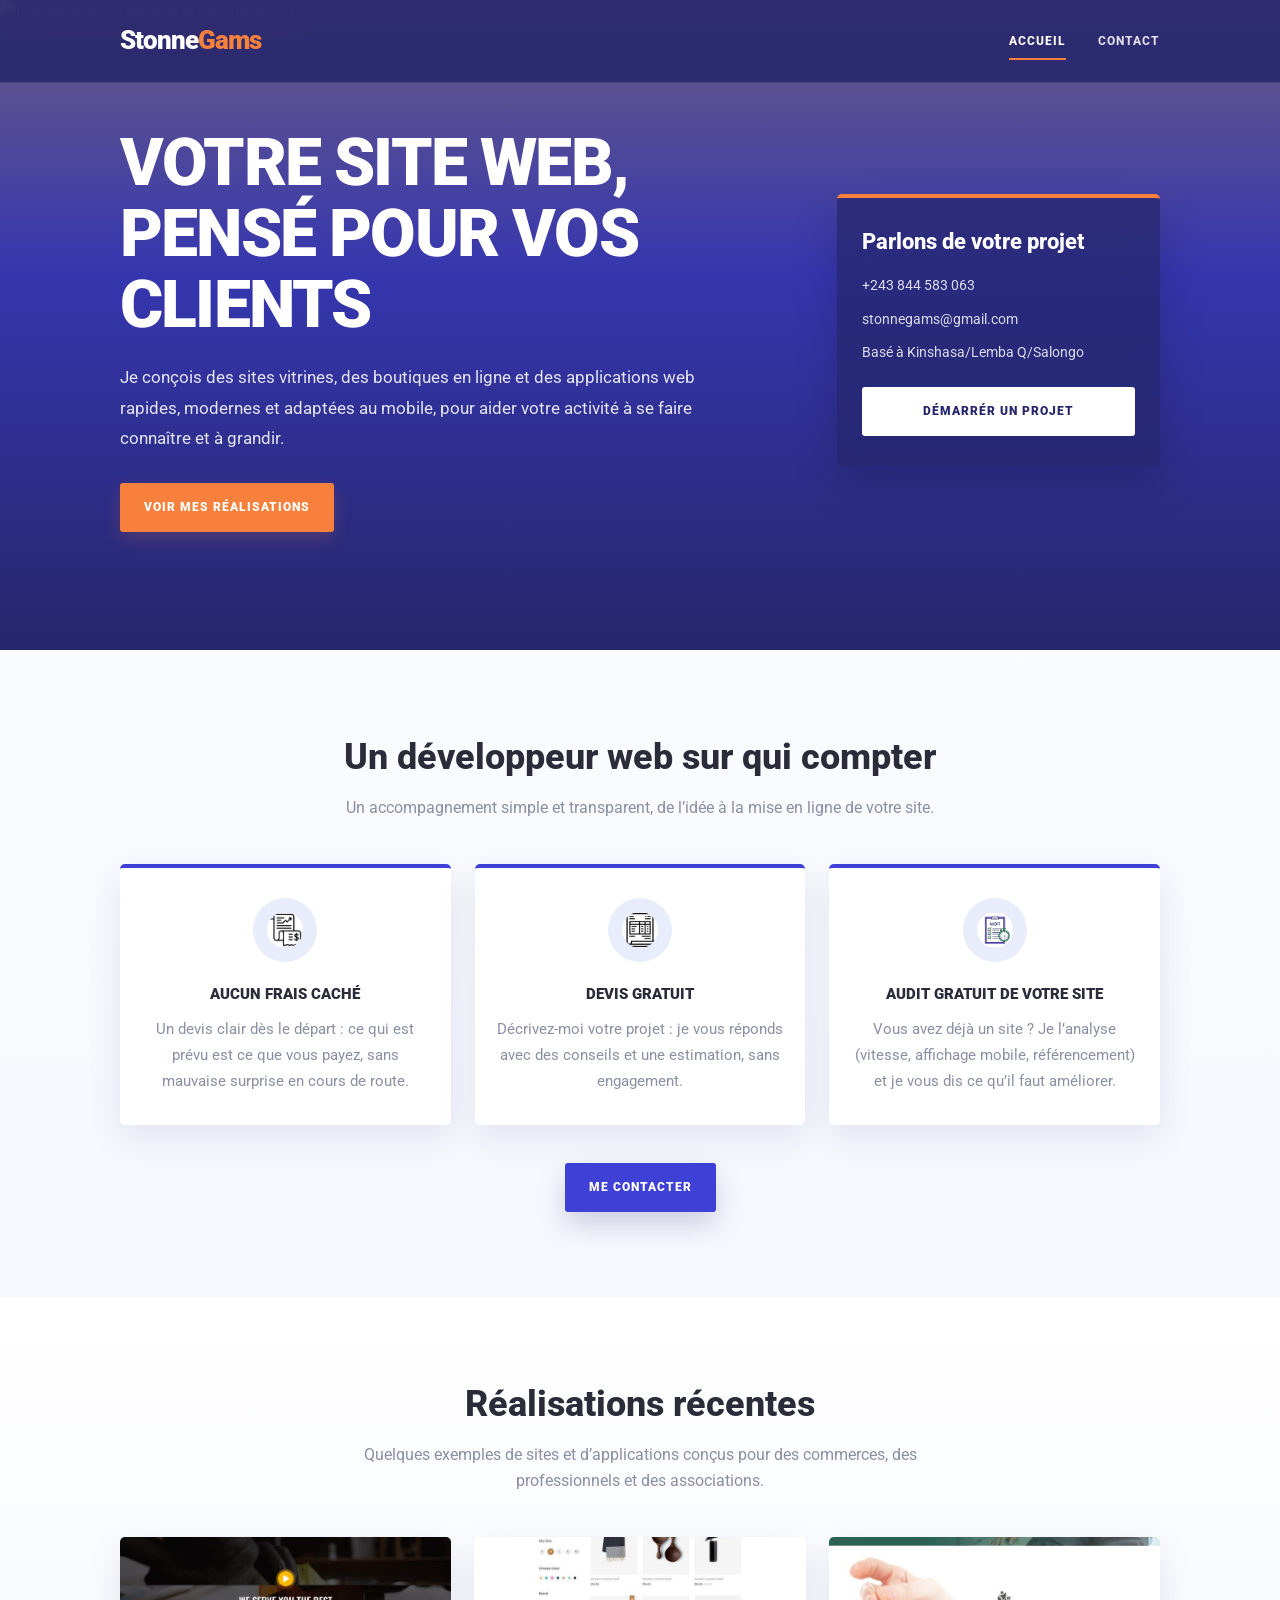
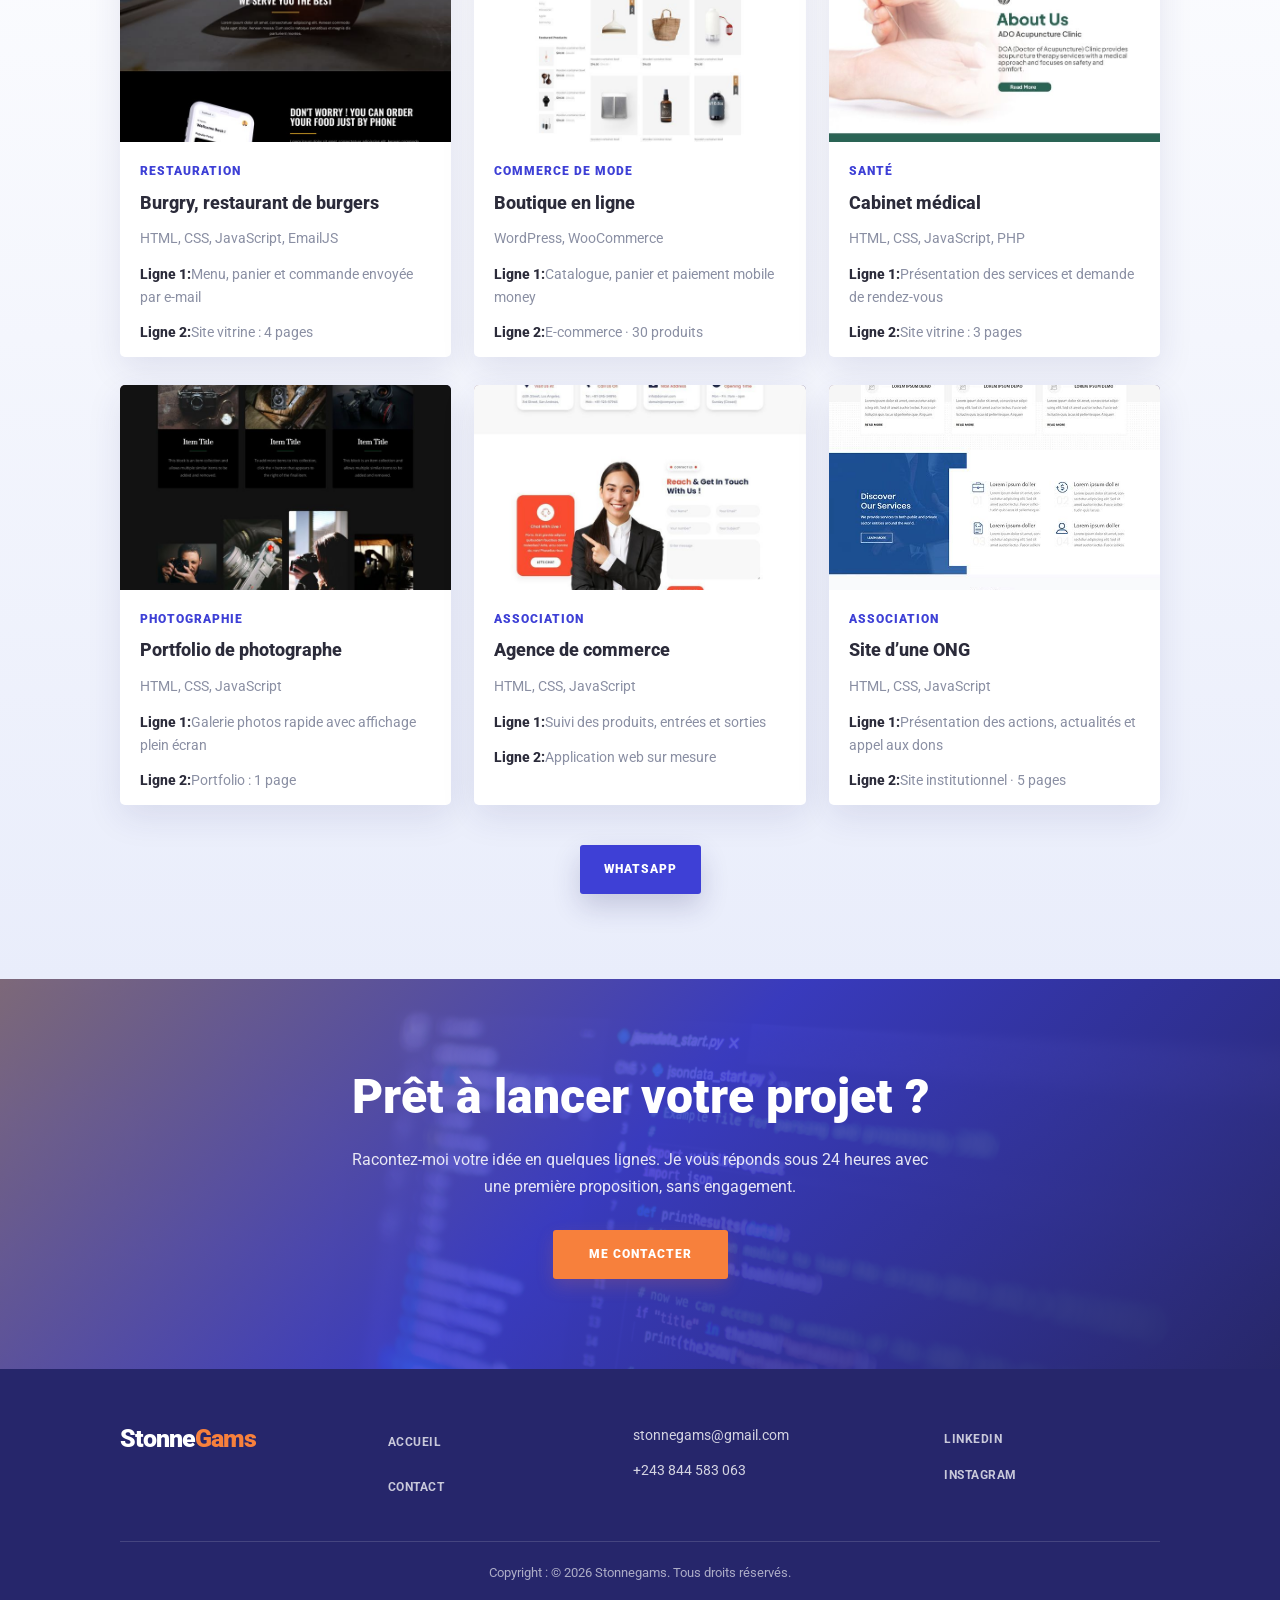
==== index.html @ dbe15d26 "prmier commit" ====
<!DOCTYPE html>
<html lang="fr">
<head>
    <meta charset="UTF-8">
    <meta name="viewport" content="width=device-width, initial-scale=1.0">
    <title>StonneGams | Développeur Web Full Stack à Kinshasa</title>

    <meta name="description" content="StonneGams conçoit des sites vitrines, boutiques e-commerce et applications web modernes, rapides et adaptés au mobile à Kinshasa, en RDC.">
    <meta name="keywords" content="StonneGams, développeur web Kinshasa, développeur full stack RDC, création site web Kinshasa, site vitrine, boutique en ligne, développement web, application web, création site internet RDC">
    <meta name="author" content="StonneGams">
    <meta name="robots" content="index, follow">
    <meta name="theme-color" content="#26266b">

    <link rel="preconnect" href="https://fonts.googleapis.com">
    <link rel="preconnect" href="https://fonts.gstatic.com" crossorigin>
    <link href="https://fonts.googleapis.com/css2?family=Lato:wght@400;700;900&display=swap" rel="stylesheet">

    <link rel="stylesheet" href="style.css">

    <link rel="preconnect" href="https://fonts.googleapis.com">
    <link rel="preconnect" href="https://fonts.gstatic.com" crossorigin>
    <link href="https://fonts.googleapis.com/css2?family=Anton&family=Montserrat:ital,wght@0,100..900;1,100..900&family=Oswald:wght@200..700&family=Roboto:ital,wght@0,100..900;1,100..900&display=swap" rel="stylesheet">

    <link rel="preconnect" href="https://fonts.googleapis.com">
    <link rel="preconnect" href="https://fonts.gstatic.com" crossorigin>
    <link href="https://fonts.googleapis.com/css2?family=Afacad+Flux:wght@100..1000&family=Anton&family=Montserrat:ital,wght@0,100..900;1,100..900&family=Oswald:wght@200..700&family=Roboto+Flex:opsz,wght,XOPQ,XTRA,YOPQ,YTDE,YTFI,YTLC,YTUC@8..144,100..1000,96,468,79,-203,738,514,712&family=Roboto:ital,wght@0,100..900;1,100..900&display=swap" rel="stylesheet">
</head>
<body>
    
    <!-- Header -->
     <header>

        <!-- Image : (prend toute la zone header) -->
         <img src="https://images.pexels.com/photos/12960426/pexels-photo-12960426.jpeg" alt="Une femme qui explore le monde digital" class="banner-img">

         <!-- Banner -->
        <div class="banner" aria-label="Bannière de la page d'accueil">
            <!-- Barre de navigation (transparente) -->
            <div class="navbar" aria-label="Navigation de la page">
                <nav>
                    <div class="logo-site">
                        <a href="index.html" aria-label="Logo de stonnegams">
                            Stonne<span>Gams</span>
                        </a>
                    </div>
                    <ul class="nav-links">
                        <li><a href="index.html" class="active" aria-label="Accueil">Accueil</a></li>
                        <li><a href="contact.html" aria-label="Contact">Contact</a></li>
                    </ul>
                </nav>
            </div>
            <!-- Barre de navigation (transparente) -->

            <!-- Contenu du banner -->
            <div class="contenu-banner">
                <div class="taxt-contenu">
                    <h1>Votre site web, pensé pour vos clients</h1>    
                    <p>Je conçois des sites vitrines, des boutiques en ligne et des applications web rapides,
                      modernes et adaptées au mobile, pour aider votre activité à se faire connaître et à grandir.
                    </p>

                    <!-- Bouton pour montre mes réalisations (Defil l'écran vers la section de realisation) -->
                    <button type="button" id="veiw-btn" aria-label="Voir les réalisations">Voir mes réalisations</button>
                </div>

                <div class="contact-infos-form">
                    <h2>Parlons de votre projet</h2>
                    <p>+243 844 583 063</p>
                    <a href="mailto:stonnegams@gmail.com">stonnegams@gmail.com</a>
                    <p>Basé à Kinshasa/Lemba Q/Salongo</p>
                    <!-- Bouton pour démarrer un projet (anène à page contact sur le formulaire) -->
                    <button type="button" id="start-btn" aria-label="Démarrér Un projet">Démarrér Un projet</button>
                </div>
            </div>
            <!-- Contenu du banner -->
        </div>
        <!-- Banner -->
     </header>
     <!-- Header -->

     <main>
        <!-- Section de présentation -->
         <section class="presentation">
            <h2>Un développeur web sur qui compter</h2>
            <p>Un accompagnement simple et transparent, de l’idée à la mise en ligne de votre site.</p>

            <div class="blocs-content">
                <figure>
                    <img src="[data-uri]" alt="Fiche de prix" class="figure-img">
                    <figcaption>Aucun frais caché</figcaption>
                    <p>Un devis clair dès le départ : ce qui est prévu est ce que vous payez, sans mauvaise surprise en cours de route.</p>
                </figure>
                <figure>
                    <img src="[data-uri]" alt="Fiche de prix" class="figure-img">
                    <figcaption>Devis gratuit</figcaption>
                    <p>Décrivez-moi votre projet : je vous réponds avec des conseils et une estimation, sans engagement.</p>
                </figure>
                <figure>
                    <img src="[data-uri]" alt="Fiche de prix" class="figure-img">
                    <figcaption>Audit gratuit de votre site</figcaption>
                    <p>Vous avez déjà un site ? Je l’analyse (vitesse, affichage mobile, référencement) et je vous dis ce qu’il faut améliorer.</p>
                </figure>
            </div>

            <!-- Bouton pour me contacter (anène à page contact sur le formulaire) -->
                    <button type="button" id="contact-btn" aria-label="Contacter">Me contacter</button>
         </section>
         <!-- Section de présentation -->

         <!-- Section de réalisations -->
          <section class="realisation">
            <h2>Réalisations récentes</h2>
            <p>Quelques exemples de sites et d’applications conçus pour des commerces, des professionnels et des associations.</p>

            <div class="article-content">

                <article>
                    <div class="article-image">
                        <img src="images/restaurant.jpg" alt="Site de restaurant" class="article-slide">
                    </div>
                    <p>Restauration</p>
                    <h3>Burgry, restaurant de burgers</h3>
                    <p>HTML, CSS, JavaScript, EmailJS</p>
                    <p><strong>Ligne 1:</strong>Menu, panier et commande envoyée par e-mail</p>
                    <p><strong>Ligne 2:</strong>Site vitrine : 4 pages</p>
                </article>

                <article>
                    <div class="article-image">
                        <img src="images/boutique-slide.jpg" alt="Site de commerce" class="article-slide">
                    </div>
                    <p>Commerce de mode</p>
                    <h3>Boutique en ligne</h3>
                    <p>WordPress, WooCommerce</p>
                    <p><strong>Ligne 1:</strong>Catalogue, panier et paiement mobile money</p>
                    <p><strong>Ligne 2:</strong>E-commerce · 30 produits</p>
                </article>

                <article>
                    <div class="article-image">
                        <img src="images/clinique-slide.jpg" alt="Site d'un cabinet médical" class="article-slide">
                    </div>
                    <p>Santé</p>
                    <h3>Cabinet médical</h3>
                    <p>HTML, CSS, JavaScript, PHP</p>
                    <p><strong>Ligne 1:</strong>Présentation des services et demande de rendez-vous</p>
                    <p><strong>Ligne 2:</strong>Site vitrine : 3 pages</p>
                </article>

                <article>
                    <div class="article-image">
                        <img src="images/studio-slide.jpg" alt="Site de studio photo" class="article-slide">
                    </div>
                    <p>Photographie</p>
                    <h3>Portfolio de photographe</h3>
                    <p>HTML, CSS, JavaScript</p>
                    <p><strong>Ligne 1:</strong>Galerie photos rapide avec affichage plein écran</p>
                    <p><strong>Ligne 2:</strong>Portfolio : 1 page</p>
                </article>

                <article>
                    <div class="article-image">
                        <img src="images/contact-slide.jpg" alt="Site de restaurant" class="article-slide">
                    </div>
                    <p>Association</p>
                    <h3>Agence de commerce</h3>
                    <p>HTML, CSS, JavaScript</p>
                    <p><strong>Ligne 1:</strong>Suivi des produits, entrées et sorties</p>
                    <p><strong>Ligne 2:</strong>Application web sur mesure</p>
                </article>

                <article>
                    <div class="article-image">
                        <img src="images/ong-slide.jpg" alt="Site de l'ONG" class="article-slide">
                    </div>
                    <p>Association</p>
                    <h3>Site d’une ONG</h3>
                    <p>HTML, CSS, JavaScript</p>
                    <p><strong>Ligne 1:</strong>Présentation des actions, actualités et appel aux dons</p>
                    <p><strong>Ligne 2:</strong>Site institutionnel · 5 pages</p>
                </article>

                <!-- Bouton pour pour ouvrir une conversation whatsapp -->
                <a href="https://wa.me" id="whatsapp-btn" aria-label="Discuter sur whatsapp">Whatsapp</a>
            </div>
          </section>
          <!-- Section de réalisations -->

          <!-- Section d'appel à l'action -->
           <section class="call-action">
            <!-- Image : (prend toute la section) -->
             <img src="images/slide-2.jpg" alt="Un monde digital" class="call-img">

             <div class="call-contenu">
                <h2>Prêt à lancer votre projet ?</h2>
                <p>Racontez-moi votre idée en quelques lignes. Je vous réponds sous 24 heures avec une première proposition, sans engagement.</p>
                <!-- Bouton pour me contacter (ouvre la page de contact) -->
                 <a href="contact.html" id="open-contact-btn" aria-label="Ouvrir la page de contact">Me contacter</a>
             </div>
           </section>
           <!-- Section d'appel à l'action -->
     </main>
    
     <!-- Footer -->
      <footer>

        <div class="foot-contenu-content">
            <div class="foot-logo">
                <div class="logo-site">
                    <a href="index.html" aria-label="Logo de stonnegams">
                        Stonne<span>Gams</span>
                    </a>
                 </div>
            </div>

            <div class="foot-links">
               <ul class="nav-links">
                    <li><a href="index.html" class="active" aria-label="Accueil">Accueil</a></li>
                    <li><a href="contact.html" aria-label="Contact">Contact</a></li>
                </ul>
            </div>

            <div class="contact-infos">
                <a href="mailto:stonnegams@gmail.com">stonnegams@gmail.com</a>
                <a href="tel:+243844583063">+243 844 583 063</a>
            </div>

            <div class="foot-socials">
                <ul class="foot-socials-links">
                    <li><a href="https://www.linkedin.com/in/stonne-gams-5343bb3b3" target="_blank" aria-label="Me contacter sur Linkedin">Linkedin</a></li>
                    <li><a href="#" target="_blank" aria-label="Me contacter sur Instagram">Instagram</a></li>
                </ul>
            </div>
        </div>
       <p> Copyright : © 2026 Stonnegams. Tous droits réservés.</p>
      </footer>
      <!-- Footer -->
       <script src="script.js"></script>
</body>
</html>
---- style.css ----
/* =========================================================
   STONNEGAMS — DESIGN SYSTEM
   Palette : Indigo, orange, blanc et lavande
   Responsive : mobile, tablette et ordinateur
========================================================= */

/* 1. VARIABLES ET RESET */

:root {
    --indigo: #3e40d6;
    --indigo-dark: #26266b;
    --orange: #f7803c;
    --mauve: #9a8094;
    --anthracite: #2b2b3a;
    --gris: #8a8fa3;
    --blanc: #ffffff;
    --lavande: #e9edfb;
    --fond: #f7f8fe;

    --ombre: 0 12px 35px rgba(38, 38, 107, 0.10);
    --ombre-forte: 0 12px 28px rgba(38, 38, 107, 0.20);

    --largeur: 1040px;
    --rayon: 5px;
    --transition: 0.3s ease;
}

* {
    margin: 0;
    padding: 0;
    box-sizing: border-box;
}

html {
    scroll-behavior: smooth;
    scroll-padding-top: 90px;
}

body {
    font-family: "Roboto", sans-serif;
    font-size: 16px;
    line-height: 1.7;
    color: var(--anthracite);
    background: linear-gradient(
        180deg,
        var(--blanc) 0%,
        var(--lavande) 100%
    );
    overflow-wrap: break-word;
}

img {
    display: block;
    max-width: 100%;
}

a {
    color: inherit;
    text-decoration: none;
}

button,
input,
textarea {
    font: inherit;
}

button,
a {
    -webkit-tap-highlight-color: transparent;
}

button {
    cursor: pointer;
}

button:focus-visible,
a:focus-visible,
input:focus-visible,
textarea:focus-visible {
    outline: 3px solid var(--orange);
    outline-offset: 4px;
}

ul {
    list-style: none;
}

p {
    color: var(--gris);
}

::selection {
    color: var(--blanc);
    background: var(--indigo);
}


/* 2. CONTENEUR ET ESPACEMENT */

.presentation,
.realisation,
.formular {
    width: min(var(--largeur), calc(100% - 40px));
    margin-inline: auto;
}

.presentation,
.realisation,
.formular {
    padding-block: 85px;
}

.presentation > h2,
.realisation > h2,
.formular > h2 {
    color: var(--anthracite);
    font-size: clamp(1.7rem, 3vw, 2.25rem);
    font-weight: 800;
    line-height: 1.25;
    text-align: center;
    margin-bottom: 15px;
}

.presentation > p,
.realisation > p,
.formular > p {
    max-width: 620px;
    margin: 0 auto 42px;
    text-align: center;
    font-size: 0.98rem;
}


/* 3. BANNIÈRE ET NAVIGATION */

header {
    position: relative;
    min-height: 650px;
    isolation: isolate;
    background: var(--indigo-dark);
    color: var(--blanc);
}

.banner {
    position: relative;
    z-index: 1;
    min-height: 650px;
    display: flex;
    flex-direction: column;
}

.banner-img {
    position: absolute;
    inset: 0;
    z-index: -2;
    width: 100%;
    height: 100%;
    object-fit: cover;
    object-position: center;
}

/* Voile coloré au-dessus de la photo */

.banner::before {
    content: "";
    position: absolute;
    inset: 0;
    z-index: -1;
    background: linear-gradient(
        180deg,
        rgba(154, 128, 148, 0.60) 0%,
        rgba(62, 64, 214, 0.63) 42%,
        rgba(38, 38, 107, 0.96) 100%
    );
    pointer-events: none;
}

/* Barre de navigation */

.navbar {
    position: fixed;
    top: 0;
    z-index: 20;
    width: 100%;
    background: rgba(38, 38, 107, 0.88);
    border-bottom: 1px solid rgba(255, 255, 255, 0.12);
    backdrop-filter: blur(14px);
    -webkit-backdrop-filter: blur(14px);
}

.navbar nav {
    width: min(var(--largeur), calc(100% - 40px));
    min-height: 82px;
    margin-inline: auto;
    display: flex;
    align-items: center;
    justify-content: space-between;
    gap: 25px;
}

.logo-site a {
    display: inline-block;
    color: var(--blanc);
    font-size: 1.65rem;
    font-weight: 900;
    letter-spacing: -1px;
    line-height: 1.2;
}

.logo-site a span {
    color: var(--orange);
}

.nav-links {
    display: flex;
    align-items: center;
    gap: 32px;
}

.nav-links a {
    font-family: "Roboto", sans-serif;
    position: relative;
    display: inline-block;
    padding-block: 8px;
    color: rgba(255, 255, 255, 0.85);
    font-size: 0.78rem;
    font-weight: 800;
    letter-spacing: 1px;
    text-transform: uppercase;
    transition: color var(--transition);
}

.nav-links a::after {
    content: "";
    position: absolute;
    bottom: 0;
    left: 0;
    width: 0;
    height: 2px;
    background: var(--orange);
    transition: width var(--transition);
}

.nav-links a:hover,
.nav-links a.active {
    color: var(--blanc);
}

.nav-links a:hover::after,
.nav-links a.active::after {
    width: 100%;
}


/* 4. CONTENU DE LA BANNIÈRE D'ACCUEIL */

.contenu-banner {
    width: min(var(--largeur), calc(100% - 40px));
    margin-inline: auto;
    padding-block: 75px 65px;
    flex: 1;
    display: grid;
    grid-template-columns: minmax(0, 1.35fr) minmax(240px, 0.65fr);
    align-items: center;
    gap: 45px;
}

/* Photo de présentation, facultative */

.image-contenu {
    display: none;
}

.contenu-img {
    width: 100%;
    border-radius: var(--rayon);
    object-fit: cover;
}

/* Texte principal */

.taxt-contenu {
    min-width: 0;
}

.taxt-contenu h1 {
    max-width: 680px;
    margin-bottom: 22px;
    color: var(--blanc);
    font-size: clamp(2.3rem, 5.2vw, 4.1rem);
    font-weight: 900;
    line-height: 1.08;
    letter-spacing: -1.8px;
    text-transform: uppercase;
}

.taxt-contenu > p {
    max-width: 580px;
    margin-bottom: 30px;
    color: rgba(255, 255, 255, 0.87);
    font-size: 1.05rem;
    line-height: 1.8;
}

/* Boutons de la bannière */

#veiw-btn,
#start-btn,
#contact-btn,
#submit,
#open-contact-btn,
#whatsapp-btn {
    display: inline-flex;
    justify-content: center;
    align-items: center;
    gap: 8px;
    min-height: 49px;
    padding: 13px 23px;
    border: 1px solid transparent;
    border-radius: 3px;
    background: var(--orange);
    color: var(--blanc);
    font-size: 0.76rem;
    font-weight: 900;
    letter-spacing: 1px;
    line-height: 1.4;
    text-align: center;
    text-transform: uppercase;
    box-shadow: 0 7px 18px rgba(247, 128, 60, 0.18);
    transition:
        background var(--transition),
        color var(--transition),
        transform var(--transition),
        box-shadow var(--transition);
}

#veiw-btn:hover,
#start-btn:hover,
#contact-btn:hover,
#submit:hover,
#open-contact-btn:hover,
#whatsapp-btn:hover {
    background: #e96c2b;
    color: var(--blanc);
    box-shadow: 0 10px 24px rgba(247, 128, 60, 0.30);
    transform: translateY(-2px);
}

/* Carte de contact translucide */

.contact-infos-form {
    position: relative;
    align-self: center;
    padding: 30px 25px;
    border-top: 4px solid var(--orange);
    border-radius: var(--rayon);
    background: rgba(38, 38, 107, 0.72);
    box-shadow: 0 18px 45px rgba(0, 0, 0, 0.16);
    backdrop-filter: blur(12px);
    -webkit-backdrop-filter: blur(12px);
}

.contact-infos-form h2 {
    margin-bottom: 18px;
    color: var(--blanc);
    font-size: 1.35rem;
    font-weight: 800;
    line-height: 1.3;
}

.contact-infos-form p,
.contact-infos-form a:not(button) {
    display: block;
    margin-bottom: 10px;
    color: rgba(255, 255, 255, 0.83);
    font-size: 0.87rem;
    overflow-wrap: anywhere;
}

.contact-infos-form a:not(button):hover {
    color: var(--orange);
}

#start-btn {
    width: 100%;
    margin-top: 12px;
    background: var(--blanc);
    color: var(--indigo-dark);
    box-shadow: none;
}

#start-btn:hover {
    background: var(--orange);
    color: var(--blanc);
}


/* 5. SECTION DE CONFIANCE */

.presentation {
    text-align: center;
}

.blocs-content {
    display: grid;
    grid-template-columns: repeat(3, minmax(0, 1fr));
    gap: 24px;
    margin-bottom: 38px;
}

.blocs-content figure {
    min-width: 0;
    padding: 30px 22px;
    border-top: 4px solid var(--indigo);
    border-radius: var(--rayon);
    background: var(--blanc);
    box-shadow: var(--ombre);
    text-align: center;
    transition:
        transform var(--transition),
        box-shadow var(--transition);
}

.blocs-content figure:hover {
    transform: translateY(-6px);
    box-shadow: 0 18px 40px rgba(38, 38, 107, 0.15);
}

/* Cercle destiné aux icônes */

.figure-img {
    width: 64px;
    height: 64px;
    margin: 0 auto 22px;
    padding: 14px;
    border-radius: 50%;
    background: var(--lavande);
    object-fit: contain;
}

.blocs-content figcaption {
    margin-bottom: 12px;
    color: var(--anthracite);
    font-size: 0.91rem;
    font-weight: 900;
    line-height: 1.4;
    text-transform: uppercase;
}

.blocs-content figure p {
    font-size: 0.91rem;
    line-height: 1.8;
}

/* Bouton indigo sous les cartes */

#contact-btn {
    background: var(--indigo);
    box-shadow: var(--ombre-forte);
}

#contact-btn:hover {
    background: var(--indigo-dark);
}


/* 6. SECTION DES RÉALISATIONS */

.realisation {
    width: 100%;
    padding-inline: max(20px, calc((100% - var(--largeur)) / 2));
    background: linear-gradient(
        180deg,
        var(--blanc),
        var(--lavande)
    );
}

.article-content {
    display: grid;
    grid-template-columns: repeat(3, minmax(0, 1fr));
    gap: 28px 23px;
}

/* Carte de réalisation */

.article-content article {
    min-width: 0;
    overflow: hidden;
    border-radius: var(--rayon);
    background: var(--blanc);
    box-shadow: var(--ombre);
    transition:
        transform var(--transition),
        box-shadow var(--transition);
}

.article-content article:hover {
    transform: translateY(-5px);
    box-shadow: 0 18px 38px rgba(38, 38, 107, 0.17);
}

/* Image du projet */

.article-image {
    position: relative;
    height: 205px;
    overflow: hidden;
    background: linear-gradient(
        135deg,
        var(--mauve),
        var(--indigo-dark)
    );
}

.article-slide {
    width: 100%;
    height: 100%;
    object-fit: cover;
    transition: transform 0.5s ease;
}

.article-content article:hover .article-slide {
    transform: scale(1.045);
}

/* Catégorie du projet */

.article-content article > p:first-of-type {
    display: inline-block;
    margin: 20px 20px 8px;
    color: var(--indigo);
    font-size: 0.72rem;
    font-weight: 900;
    letter-spacing: 1px;
    text-transform: uppercase;
}

.article-content article h3 {
    margin: 0 20px 12px;
    color: var(--anthracite);
    font-size: 1.15rem;
    font-weight: 800;
    line-height: 1.4;
}

.article-content article > p:not(:first-of-type) {
    margin: 0 20px 12px;
    font-size: 0.86rem;
    line-height: 1.7;
}

.article-content article strong {
    color: var(--anthracite);
    font-weight: 800;
}

/* Bouton WhatsApp */

#whatsapp-btn {
    grid-column: 1 / -1;
    justify-self: center;
    margin-top: 12px;
    background: var(--indigo);
    box-shadow: var(--ombre-forte);
}

#whatsapp-btn:hover {
    background: var(--indigo-dark);
}


/* 7. APPEL À L'ACTION FINAL */

.call-action {
    position: relative;
    isolation: isolate;
    min-height: 390px;
    display: flex;
    align-items: center;
    justify-content: center;
    padding: 75px 20px;
    overflow: hidden;
    background: var(--indigo-dark);
    text-align: center;
}

.call-img {
    position: absolute;
    inset: 0;
    z-index: -2;
    width: 100%;
    height: 100%;
    object-fit: cover;
    object-position: center;
}

.call-action::before {
    content: "";
    position: absolute;
    inset: 0;
    z-index: -1;
    background: linear-gradient(
        135deg,
        rgba(154, 128, 148, 0.78),
        rgba(62, 64, 214, 0.87) 48%,
        rgba(38, 38, 107, 0.97)
    );
}

.call-contenu {
    width: min(720px, 100%);
}

.call-contenu h2 {
    margin-bottom: 20px;
    color: var(--blanc);
    font-size: clamp(1.9rem, 4vw, 3rem);
    font-weight: 900;
    line-height: 1.2;
}

.call-contenu p {
    max-width: 600px;
    margin: 0 auto 30px;
    color: rgba(255, 255, 255, 0.87);
    font-size: 1rem;
}

#open-contact-btn {
    min-width: 175px;
}


/* 8. PAGE CONTACT ET FORMULAIRE */

.formular {
    padding-block: 85px 100px;
}

.formular-form {
    max-width: 680px;
    margin-inline: auto;
    padding: clamp(22px, 5vw, 42px);
    border-top: 4px solid var(--orange);
    border-radius: var(--rayon);
    background: var(--blanc);
    box-shadow: var(--ombre);
}

.formular-form form {
    display: flex;
    flex-direction: column;
    align-items: stretch;
}

.formular-form label {
    margin-bottom: 7px;
    color: var(--anthracite);
    font-size: 0.88rem;
    font-weight: 800;
}

.formular-form input,
.formular-form textarea {
    width: 100%;
    min-height: 49px;
    margin-bottom: 22px;
    padding: 13px 15px;
    border: 1px solid #dfe2ef;
    border-radius: 3px;
    background: #f8f9fe;
    color: var(--anthracite);
    font-size: 0.95rem;
    transition:
        border-color var(--transition),
        box-shadow var(--transition),
        background var(--transition);
}

.formular-form input::placeholder,
.formular-form textarea::placeholder {
    color: #9296a8;
}

.formular-form input:focus,
.formular-form textarea:focus {
    border-color: var(--indigo);
    background: var(--blanc);
    box-shadow: 0 0 0 3px rgba(62, 64, 214, 0.10);
    outline: none;
}

.formular-form textarea {
    min-height: 160px;
    resize: vertical;
}

#submit {
    width: 100%;
    margin-top: 5px;
    border: none;
}


/* 9. PIED DE PAGE */

footer {
    padding: 55px 20px 22px;
    background: var(--indigo-dark);
    color: var(--blanc);
}

.foot-contenu-content {
    width: min(var(--largeur), 100%);
    margin: 0 auto 35px;
    display: grid;
    grid-template-columns: 1.1fr 1fr 1.3fr 1fr;
    align-items: start;
    gap: 30px;
}

.foot-logo .logo-site a {
    font-size: 1.55rem;
}

.foot-links .nav-links,
.foot-socials-links {
    display: flex;
    flex-direction: column;
    align-items: flex-start;
    gap: 9px;
}

.foot-links .nav-links {
    gap: 8px;
}

.foot-links .nav-links a,
.foot-socials-links a {
    color: rgba(255, 255, 255, 0.75);
    font-size: 0.77rem;
    font-weight: 700;
    letter-spacing: 0.5px;
    text-transform: uppercase;
    transition: color var(--transition);
}

.foot-links .nav-links a:hover,
.foot-socials-links a:hover {
    color: var(--orange);
}

.foot-links .nav-links a::after {
    display: none;
}

.contact-infos {
    display: flex;
    flex-direction: column;
    gap: 12px;
}

.contact-infos a {
    color: rgba(255, 255, 255, 0.80);
    font-size: 0.87rem;
    overflow-wrap: anywhere;
    transition: color var(--transition);
}

.contact-infos a:hover {
    color: var(--orange);
}

footer > p {
    width: min(var(--largeur), 100%);
    margin: 0 auto;
    padding-top: 20px;
    border-top: 1px solid rgba(255, 255, 255, 0.14);
    color: rgba(255, 255, 255, 0.62);
    font-size: 0.8rem;
    text-align: center;
}


/* 10. TABLETTES */

@media (max-width: 900px) {
    :root {
        --largeur: 760px;
    }

    .contenu-banner {
        grid-template-columns: minmax(0, 1fr);
        gap: 35px;
        padding-block: 65px;
    }

    .taxt-contenu h1 {
        max-width: 700px;
        font-size: clamp(2.2rem, 6vw, 3.5rem);
    }

    .contact-infos-form {
        width: min(100%, 480px);
    }

    .blocs-content {
        gap: 17px;
    }

    .blocs-content figure {
        padding: 25px 17px;
    }

    .article-content {
        grid-template-columns: repeat(2, minmax(0, 1fr));
    }

    .foot-contenu-content {
        grid-template-columns: repeat(2, minmax(0, 1fr));
        gap: 30px;
    }
}


/* 11. MOBILES */

@media (max-width: 600px) {
    html {
        scroll-padding-top: 75px;
    }

    body {
        font-size: 11px;
    }

    header,
    .banner {
        min-height: auto;
    }

    .navbar nav {
        width: calc(100% - 32px);
        min-height: 60px;
        gap: 12px;
    }

    .logo-site a {
        font-size: 1.4rem;
    }

    .nav-links {
        gap: 16px;
    }

    .nav-links a {
        font-size: 0.68rem;
        letter-spacing: 0.6px;
    }

    .contenu-banner {
        width: calc(100% - 36px);
        padding-block: 65px 45px;
        gap: 30px;
    }

    .taxt-contenu h1 {
        margin-bottom: 18px;
        font-size: clamp(2rem, 9vw, 2.8rem);
        letter-spacing: -0.8px;
    }

    .taxt-contenu > p {
        font-size: 0.94rem;
        line-height: 1.75;
    }

    .contact-infos-form {
        padding: 25px 20px;
    }

    .presentation,
    .realisation,
    .formular {
        width: 100%;
        padding: 65px 18px;
    }

    .presentation > h2,
    .realisation > h2,
    .formular > h2 {
        font-size: 1.75rem;
    }

    .presentation > p,
    .realisation > p,
    .formular > p {
        margin-bottom: 30px;
        font-size: 0.91rem;
    }

    .blocs-content {
        grid-template-columns: 1fr;
        gap: 20px;
    }

    .blocs-content figure {
        padding: 27px 22px;
    }

    .figure-img {
        width: 58px;
        height: 58px;
    }

    .article-content {
        grid-template-columns: 1fr;
        gap: 23px;
    }

    .article-image {
        height: 220px;
    }

    .article-content article h3 {
        font-size: 1.12rem;
    }

    #veiw-btn,
    #start-btn,
    #contact-btn,
    #submit,
    #open-contact-btn,
    #whatsapp-btn {
        min-height: 48px;
        font-size: 0.73rem;
    }

    .call-action {
        min-height: 350px;
        padding-block: 65px;
    }

    .call-contenu h2 {
        font-size: 2rem;
    }

    .call-contenu p {
        font-size: 0.93rem;
    }

    .formular-form {
        padding: 24px 18px;
    }

    .foot-contenu-content {
        grid-template-columns: 1fr;
        gap: 28px;
    }

    footer {
        padding-top: 42px;
    }
}


/* 12. PETITS ÉCRANS */

@media (max-width: 360px) {
    .navbar nav {
        width: calc(100% - 24px);
        gap: 8px;
    }

    .logo-site a {
        font-size: 1.2rem;
    }

    .nav-links {
        gap: 10px;
    }

    .nav-links a {
        font-size: 0.62rem;
    }

    .contenu-banner {
        width: calc(100% - 28px);
    }

    .taxt-contenu h1 {
        font-size: 1.9rem;
    }
}


/* 13. ACCESSIBILITÉ : MOUVEMENTS RÉDUITS */

@media (prefers-reduced-motion: reduce) {
    *,
    *::before,
    *::after {
        scroll-behavior: auto !important;
        animation-duration: 0.01ms !important;
        animation-iteration-count: 1 !important;
        transition-duration: 0.01ms !important;
    }
}

/* NOUVEAU CODE */


/* Apparition progressive des cartes */

.reveal {
    opacity: 0;
    transform: translateY(18px);
    transition:
        opacity 0.55s ease,
        transform 0.55s ease;
}

.reveal.is-visible {
    opacity: 1;
    transform: translateY(0);
}

/* État désactivé du bouton pendant l'envoi */

#submit:disabled {
    opacity: 0.65;
    cursor: wait;
    transform: none;
    box-shadow: none;
}

/* Respect des préférences d'accessibilité */

@media (prefers-reduced-motion: reduce) {
    .reveal,
    .reveal.is-visible {
        opacity: 1;
        transform: none;
        transition: none;
    }
}
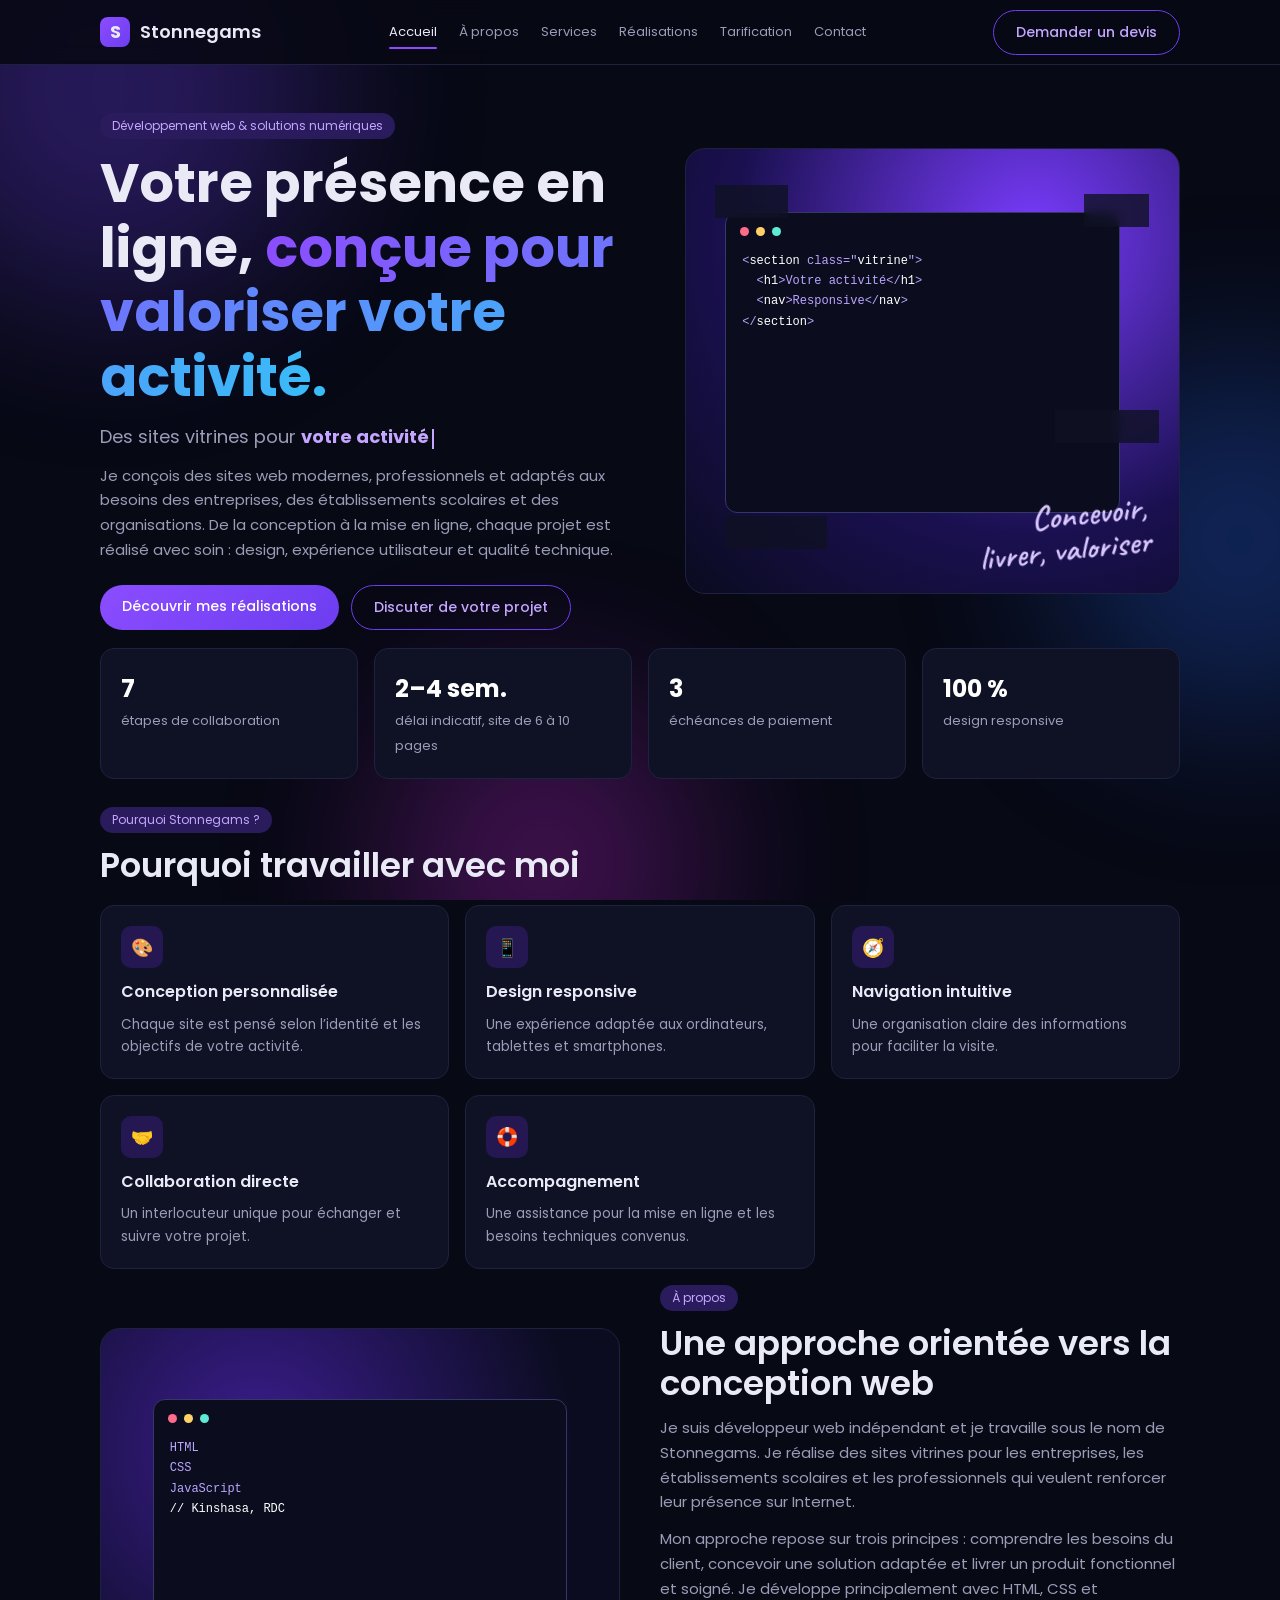
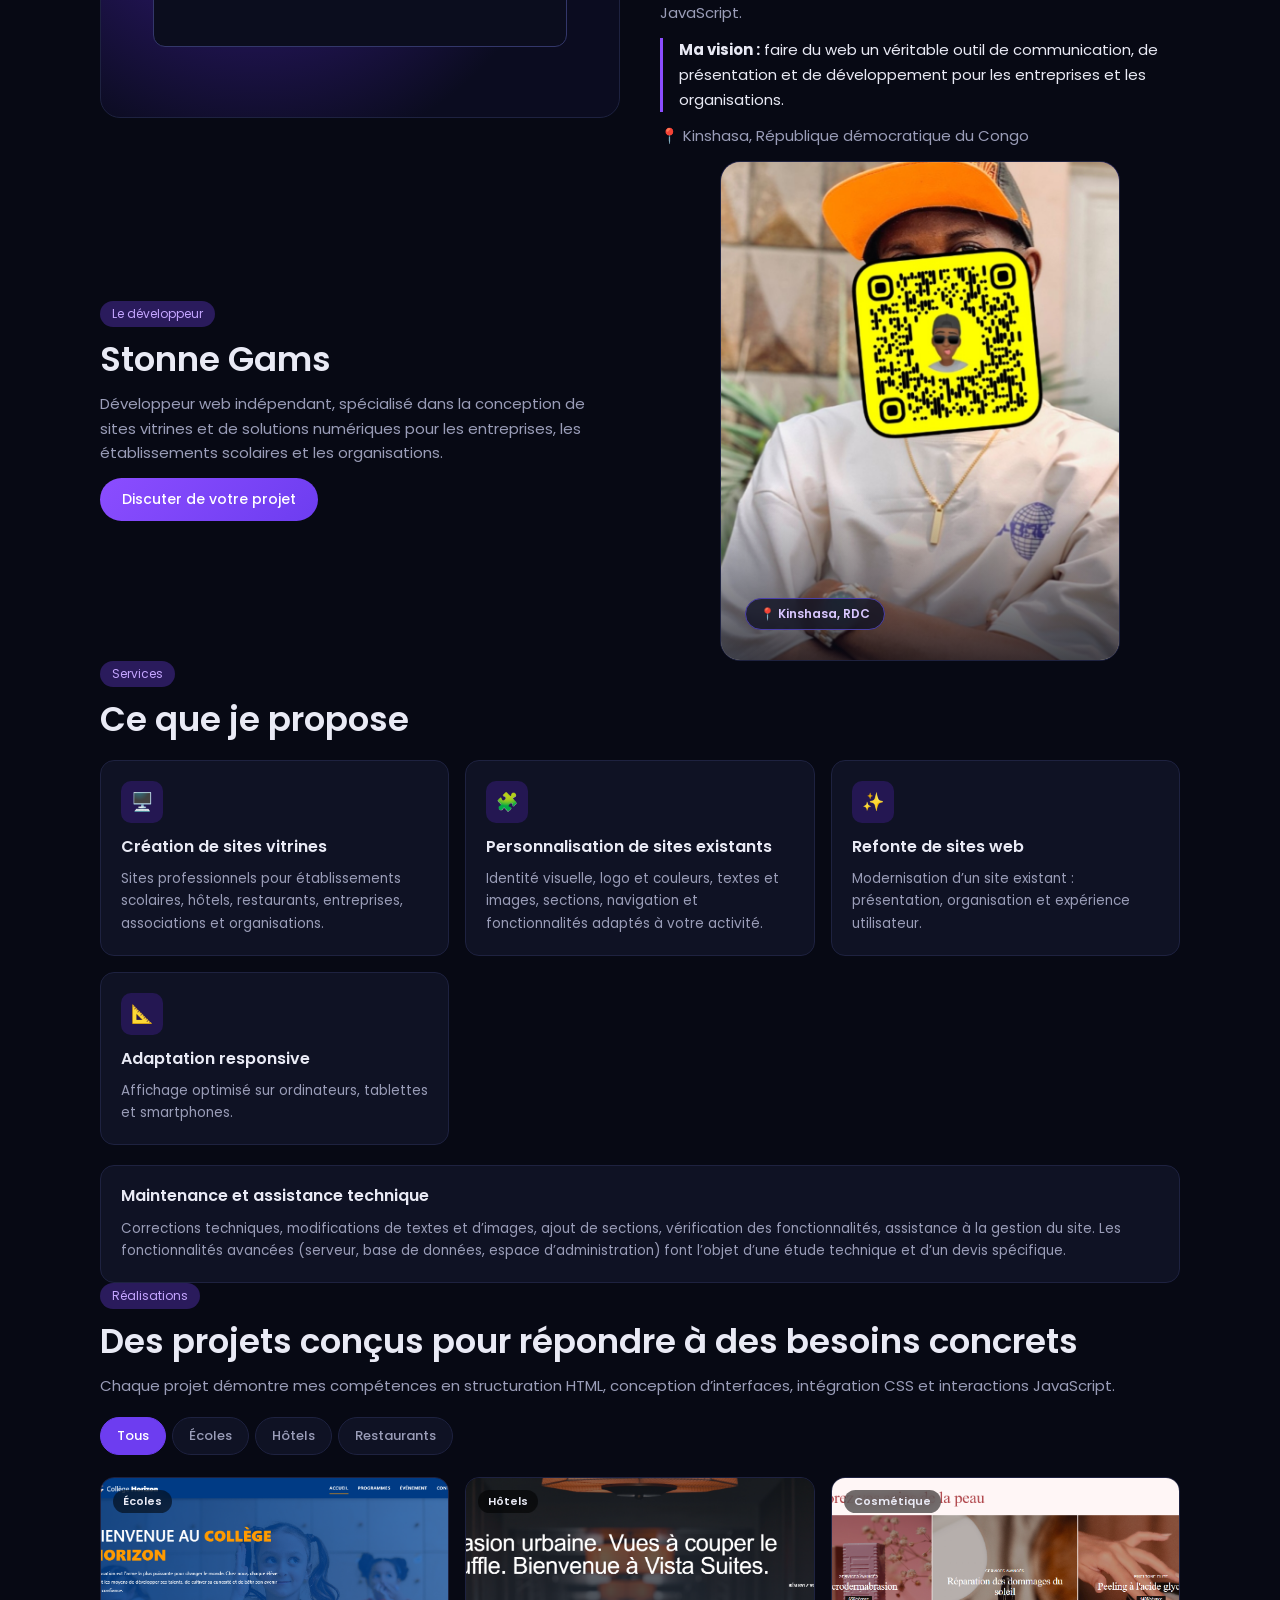
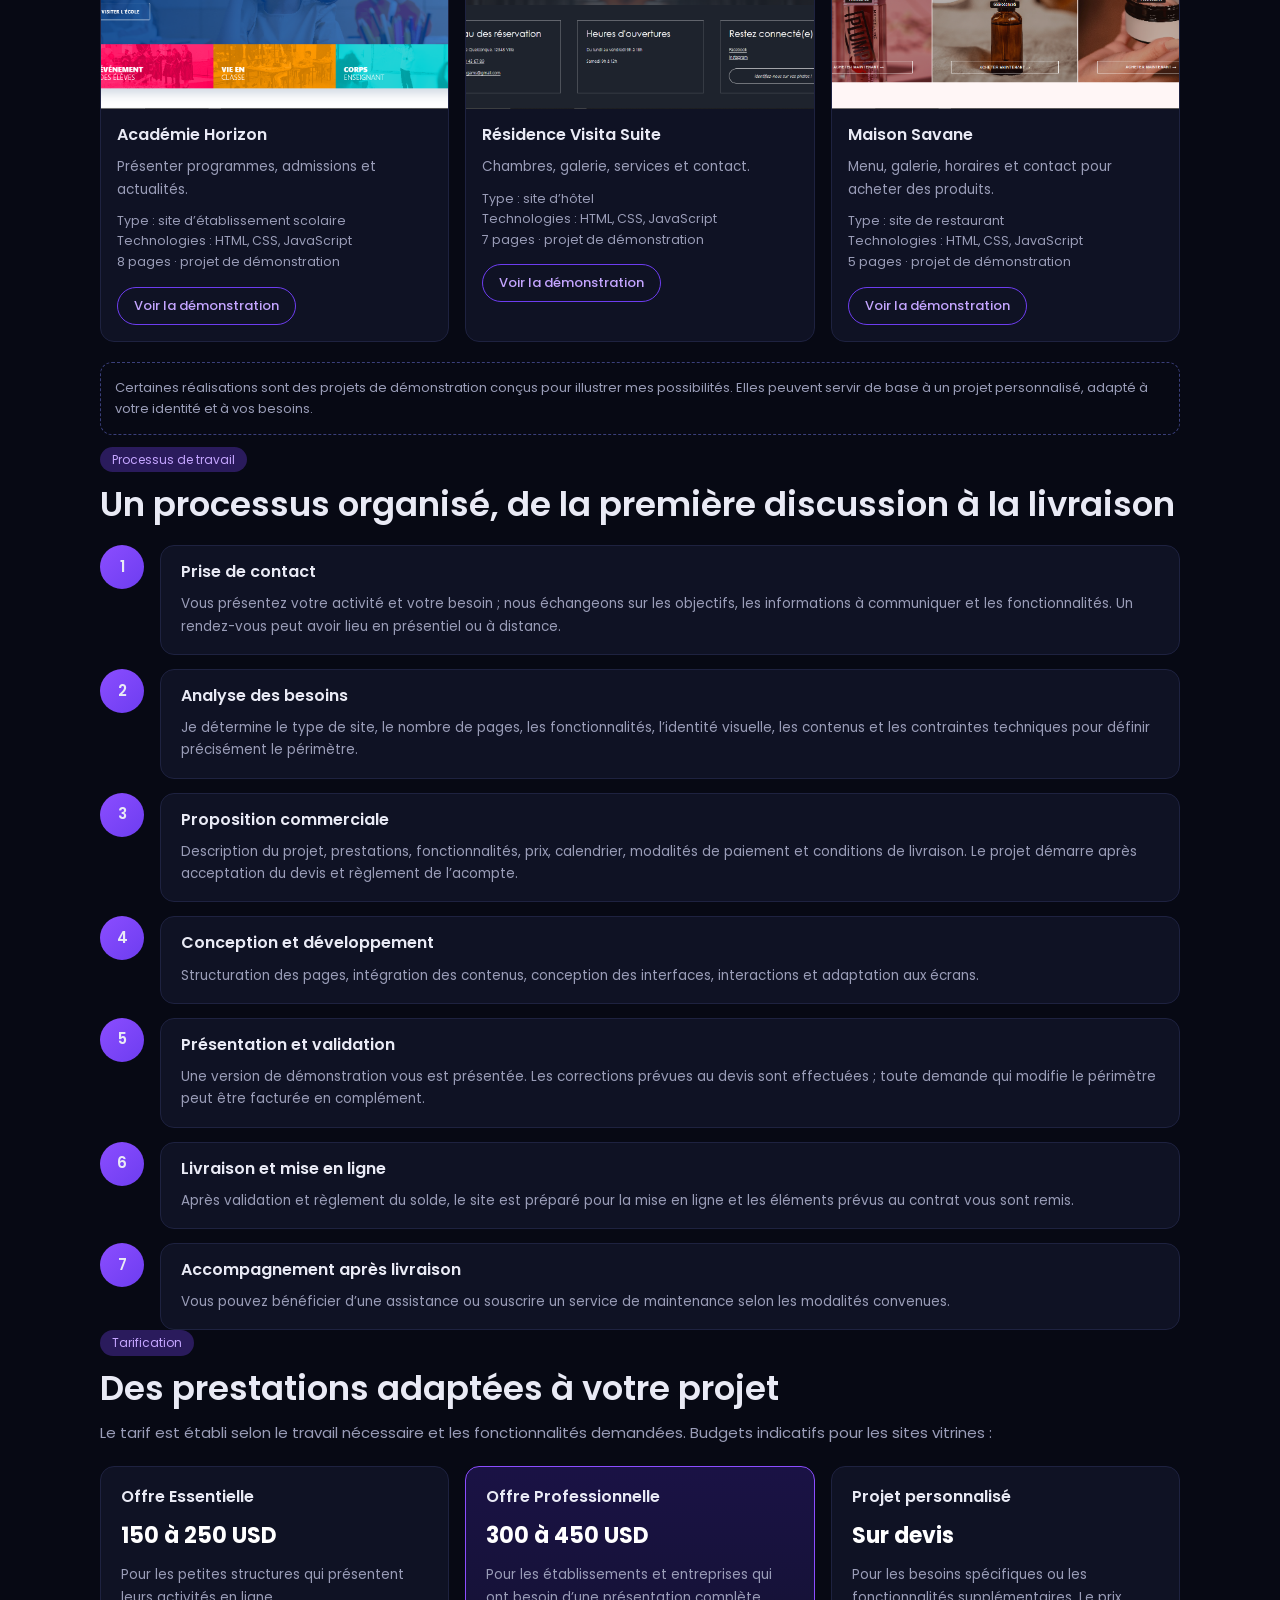
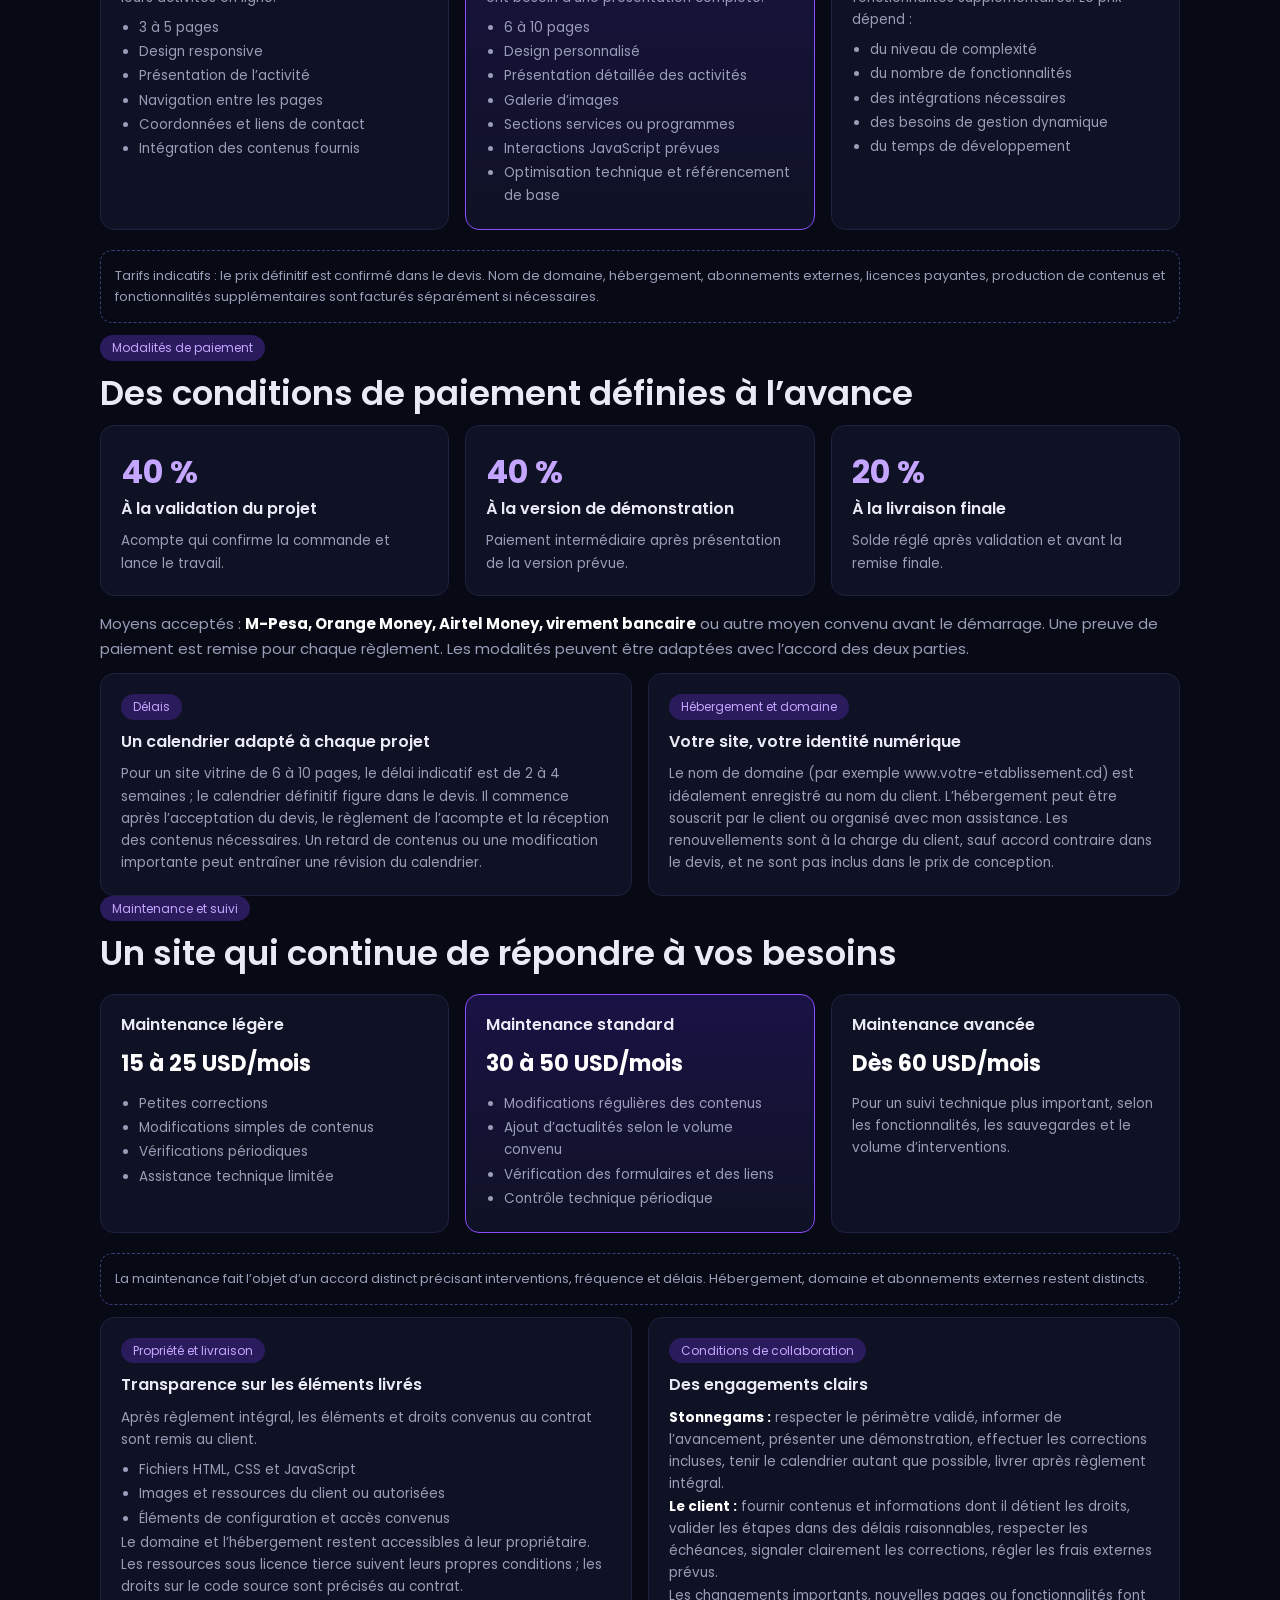
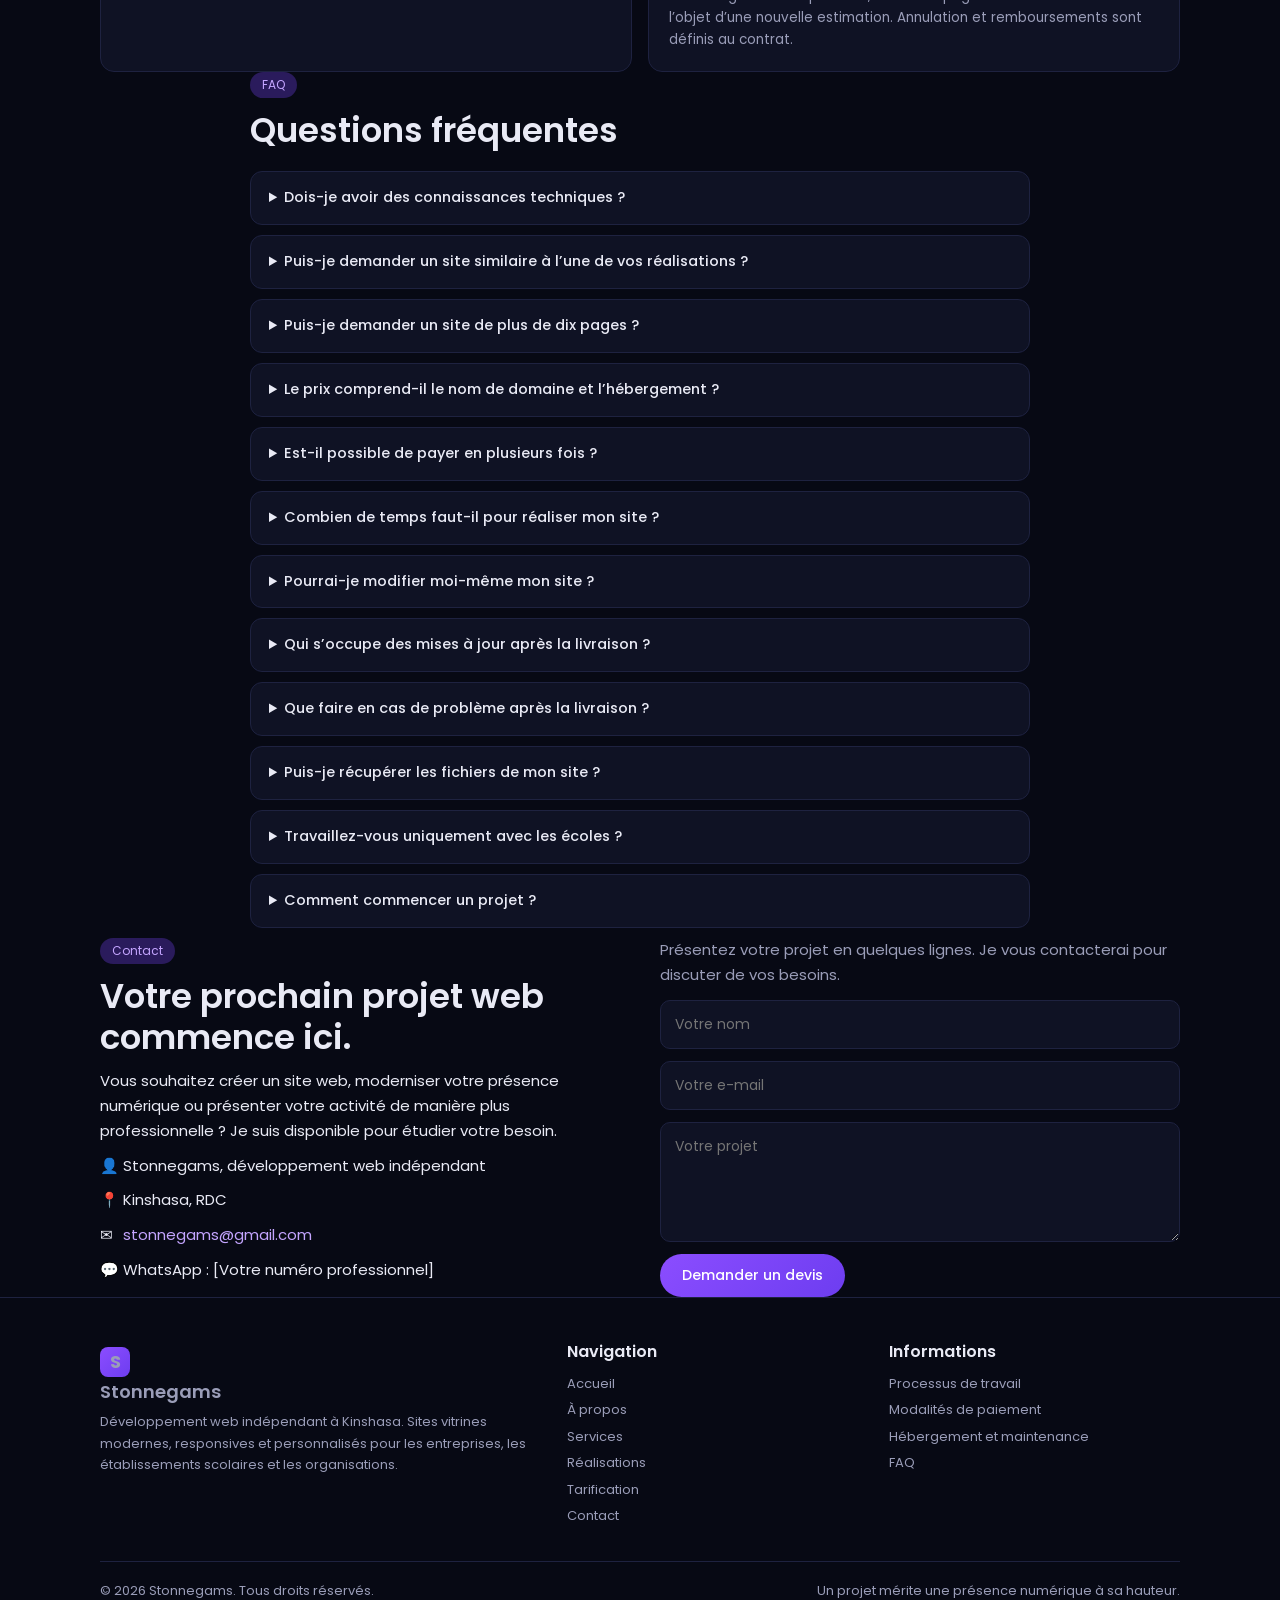
==== commit 4ab06ccd: "news version" ====
--- a/index.html
+++ b/index.html
@@ -1,240 +1,564 @@
 <!DOCTYPE html>
 <html lang="fr">
-<head>
-    <meta charset="UTF-8">
-    <meta name="viewport" content="width=device-width, initial-scale=1.0">
-    <title>StonneGams | Développeur Web Full Stack à Kinshasa</title>
-
-    <meta name="description" content="StonneGams conçoit des sites vitrines, boutiques e-commerce et applications web modernes, rapides et adaptés au mobile à Kinshasa, en RDC.">
-    <meta name="keywords" content="StonneGams, développeur web Kinshasa, développeur full stack RDC, création site web Kinshasa, site vitrine, boutique en ligne, développement web, application web, création site internet RDC">
-    <meta name="author" content="StonneGams">
-    <meta name="robots" content="index, follow">
-    <meta name="theme-color" content="#26266b">
-
-    <link rel="preconnect" href="https://fonts.googleapis.com">
-    <link rel="preconnect" href="https://fonts.gstatic.com" crossorigin>
-    <link href="https://fonts.googleapis.com/css2?family=Lato:wght@400;700;900&display=swap" rel="stylesheet">
-
+  <head>
+    <meta charset="utf-8">
+    <meta name="viewport" content="width=device-width, initial-scale=1, viewport-fit=cover">
+    <title>Stonnegams — Développement web à Kinshasa</title>
+    <link href="https://fonts.googleapis.com/css2?family=Poppins:wght@400;500;600;700&family=Caveat:wght@600&display=swap" rel="stylesheet">
     <link rel="stylesheet" href="style.css">
-
-    <link rel="preconnect" href="https://fonts.googleapis.com">
-    <link rel="preconnect" href="https://fonts.gstatic.com" crossorigin>
-    <link href="https://fonts.googleapis.com/css2?family=Anton&family=Montserrat:ital,wght@0,100..900;1,100..900&family=Oswald:wght@200..700&family=Roboto:ital,wght@0,100..900;1,100..900&display=swap" rel="stylesheet">
-
-    <link rel="preconnect" href="https://fonts.googleapis.com">
-    <link rel="preconnect" href="https://fonts.gstatic.com" crossorigin>
-    <link href="https://fonts.googleapis.com/css2?family=Afacad+Flux:wght@100..1000&family=Anton&family=Montserrat:ital,wght@0,100..900;1,100..900&family=Oswald:wght@200..700&family=Roboto+Flex:opsz,wght,XOPQ,XTRA,YOPQ,YTDE,YTFI,YTLC,YTUC@8..144,100..1000,96,468,79,-203,738,514,712&family=Roboto:ital,wght@0,100..900;1,100..900&display=swap" rel="stylesheet">
-</head>
-<body>
-    
-    <!-- Header -->
-     <header>
-
-        <!-- Image : (prend toute la zone header) -->
-         <img src="https://images.pexels.com/photos/12960426/pexels-photo-12960426.jpeg" alt="Une femme qui explore le monde digital" class="banner-img">
-
-         <!-- Banner -->
-        <div class="banner" aria-label="Bannière de la page d'accueil">
-            <!-- Barre de navigation (transparente) -->
-            <div class="navbar" aria-label="Navigation de la page">
-                <nav>
-                    <div class="logo-site">
-                        <a href="index.html" aria-label="Logo de stonnegams">
-                            Stonne<span>Gams</span>
-                        </a>
-                    </div>
-                    <ul class="nav-links">
-                        <li><a href="index.html" class="active" aria-label="Accueil">Accueil</a></li>
-                        <li><a href="contact.html" aria-label="Contact">Contact</a></li>
-                    </ul>
-                </nav>
-            </div>
-            <!-- Barre de navigation (transparente) -->
-
-            <!-- Contenu du banner -->
-            <div class="contenu-banner">
-                <div class="taxt-contenu">
-                    <h1>Votre site web, pensé pour vos clients</h1>    
-                    <p>Je conçois des sites vitrines, des boutiques en ligne et des applications web rapides,
-                      modernes et adaptées au mobile, pour aider votre activité à se faire connaître et à grandir.
-                    </p>
-
-                    <!-- Bouton pour montre mes réalisations (Defil l'écran vers la section de realisation) -->
-                    <button type="button" id="veiw-btn" aria-label="Voir les réalisations">Voir mes réalisations</button>
-                </div>
-
-                <div class="contact-infos-form">
-                    <h2>Parlons de votre projet</h2>
-                    <p>+243 844 583 063</p>
-                    <a href="mailto:stonnegams@gmail.com">stonnegams@gmail.com</a>
-                    <p>Basé à Kinshasa/Lemba Q/Salongo</p>
-                    <!-- Bouton pour démarrer un projet (anène à page contact sur le formulaire) -->
-                    <button type="button" id="start-btn" aria-label="Démarrér Un projet">Démarrér Un projet</button>
-                </div>
-            </div>
-            <!-- Contenu du banner -->
-        </div>
-        <!-- Banner -->
-     </header>
-     <!-- Header -->
-
-     <main>
-        <!-- Section de présentation -->
-         <section class="presentation">
-            <h2>Un développeur web sur qui compter</h2>
-            <p>Un accompagnement simple et transparent, de l’idée à la mise en ligne de votre site.</p>
-
-            <div class="blocs-content">
-                <figure>
-                    <img src="[data-uri]" alt="Fiche de prix" class="figure-img">
-                    <figcaption>Aucun frais caché</figcaption>
-                    <p>Un devis clair dès le départ : ce qui est prévu est ce que vous payez, sans mauvaise surprise en cours de route.</p>
-                </figure>
-                <figure>
-                    <img src="[data-uri]" alt="Fiche de prix" class="figure-img">
-                    <figcaption>Devis gratuit</figcaption>
-                    <p>Décrivez-moi votre projet : je vous réponds avec des conseils et une estimation, sans engagement.</p>
-                </figure>
-                <figure>
-                    <img src="[data-uri]" alt="Fiche de prix" class="figure-img">
-                    <figcaption>Audit gratuit de votre site</figcaption>
-                    <p>Vous avez déjà un site ? Je l’analyse (vitesse, affichage mobile, référencement) et je vous dis ce qu’il faut améliorer.</p>
-                </figure>
-            </div>
-
-            <!-- Bouton pour me contacter (anène à page contact sur le formulaire) -->
-                    <button type="button" id="contact-btn" aria-label="Contacter">Me contacter</button>
-         </section>
-         <!-- Section de présentation -->
-
-         <!-- Section de réalisations -->
-          <section class="realisation">
-            <h2>Réalisations récentes</h2>
-            <p>Quelques exemples de sites et d’applications conçus pour des commerces, des professionnels et des associations.</p>
-
-            <div class="article-content">
-
-                <article>
-                    <div class="article-image">
-                        <img src="images/restaurant.jpg" alt="Site de restaurant" class="article-slide">
-                    </div>
-                    <p>Restauration</p>
-                    <h3>Burgry, restaurant de burgers</h3>
-                    <p>HTML, CSS, JavaScript, EmailJS</p>
-                    <p><strong>Ligne 1:</strong>Menu, panier et commande envoyée par e-mail</p>
-                    <p><strong>Ligne 2:</strong>Site vitrine : 4 pages</p>
-                </article>
-
-                <article>
-                    <div class="article-image">
-                        <img src="images/boutique-slide.jpg" alt="Site de commerce" class="article-slide">
-                    </div>
-                    <p>Commerce de mode</p>
-                    <h3>Boutique en ligne</h3>
-                    <p>WordPress, WooCommerce</p>
-                    <p><strong>Ligne 1:</strong>Catalogue, panier et paiement mobile money</p>
-                    <p><strong>Ligne 2:</strong>E-commerce · 30 produits</p>
-                </article>
-
-                <article>
-                    <div class="article-image">
-                        <img src="images/clinique-slide.jpg" alt="Site d'un cabinet médical" class="article-slide">
-                    </div>
-                    <p>Santé</p>
-                    <h3>Cabinet médical</h3>
-                    <p>HTML, CSS, JavaScript, PHP</p>
-                    <p><strong>Ligne 1:</strong>Présentation des services et demande de rendez-vous</p>
-                    <p><strong>Ligne 2:</strong>Site vitrine : 3 pages</p>
-                </article>
-
-                <article>
-                    <div class="article-image">
-                        <img src="images/studio-slide.jpg" alt="Site de studio photo" class="article-slide">
-                    </div>
-                    <p>Photographie</p>
-                    <h3>Portfolio de photographe</h3>
-                    <p>HTML, CSS, JavaScript</p>
-                    <p><strong>Ligne 1:</strong>Galerie photos rapide avec affichage plein écran</p>
-                    <p><strong>Ligne 2:</strong>Portfolio : 1 page</p>
-                </article>
-
-                <article>
-                    <div class="article-image">
-                        <img src="images/contact-slide.jpg" alt="Site de restaurant" class="article-slide">
-                    </div>
-                    <p>Association</p>
-                    <h3>Agence de commerce</h3>
-                    <p>HTML, CSS, JavaScript</p>
-                    <p><strong>Ligne 1:</strong>Suivi des produits, entrées et sorties</p>
-                    <p><strong>Ligne 2:</strong>Application web sur mesure</p>
-                </article>
-
-                <article>
-                    <div class="article-image">
-                        <img src="images/ong-slide.jpg" alt="Site de l'ONG" class="article-slide">
-                    </div>
-                    <p>Association</p>
-                    <h3>Site d’une ONG</h3>
-                    <p>HTML, CSS, JavaScript</p>
-                    <p><strong>Ligne 1:</strong>Présentation des actions, actualités et appel aux dons</p>
-                    <p><strong>Ligne 2:</strong>Site institutionnel · 5 pages</p>
-                </article>
-
-                <!-- Bouton pour pour ouvrir une conversation whatsapp -->
-                <a href="https://wa.me" id="whatsapp-btn" aria-label="Discuter sur whatsapp">Whatsapp</a>
-            </div>
-          </section>
-          <!-- Section de réalisations -->
-
-          <!-- Section d'appel à l'action -->
-           <section class="call-action">
-            <!-- Image : (prend toute la section) -->
-             <img src="images/slide-2.jpg" alt="Un monde digital" class="call-img">
-
-             <div class="call-contenu">
-                <h2>Prêt à lancer votre projet ?</h2>
-                <p>Racontez-moi votre idée en quelques lignes. Je vous réponds sous 24 heures avec une première proposition, sans engagement.</p>
-                <!-- Bouton pour me contacter (ouvre la page de contact) -->
-                 <a href="contact.html" id="open-contact-btn" aria-label="Ouvrir la page de contact">Me contacter</a>
-             </div>
-           </section>
-           <!-- Section d'appel à l'action -->
-     </main>
-    
-     <!-- Footer -->
-      <footer>
-
-        <div class="foot-contenu-content">
-            <div class="foot-logo">
-                <div class="logo-site">
-                    <a href="index.html" aria-label="Logo de stonnegams">
-                        Stonne<span>Gams</span>
-                    </a>
-                 </div>
-            </div>
-
-            <div class="foot-links">
-               <ul class="nav-links">
-                    <li><a href="index.html" class="active" aria-label="Accueil">Accueil</a></li>
-                    <li><a href="contact.html" aria-label="Contact">Contact</a></li>
-                </ul>
-            </div>
-
-            <div class="contact-infos">
-                <a href="mailto:stonnegams@gmail.com">stonnegams@gmail.com</a>
-                <a href="tel:+243844583063">+243 844 583 063</a>
-            </div>
-
-            <div class="foot-socials">
-                <ul class="foot-socials-links">
-                    <li><a href="https://www.linkedin.com/in/stonne-gams-5343bb3b3" target="_blank" aria-label="Me contacter sur Linkedin">Linkedin</a></li>
-                    <li><a href="#" target="_blank" aria-label="Me contacter sur Instagram">Instagram</a></li>
-                </ul>
-            </div>
-        </div>
-       <p> Copyright : © 2026 Stonnegams. Tous droits réservés.</p>
-      </footer>
-      <!-- Footer -->
-       <script src="script.js"></script>
-</body>
+  </head>
+  <body>
+    <div class="progress" id="progress">
+    </div>
+    <div class="bg-orbs" aria-hidden="true">
+      <span></span>
+      <span></span>
+      <span></span>
+    </div>
+    <header>
+      <div class="w">
+        <a class="logo" href="#accueil"><i>S</i>Stonnegams</a>
+        <nav id="menu">
+          <a href="#accueil">Accueil</a>
+          <a href="#apropos">À propos</a>
+          <a href="#services">Services</a>
+          <a href="#realisations">Réalisations</a>
+          <a href="#tarifs">Tarification</a>
+          <a href="#contact">Contact</a>
+        </nav>
+        <a class="btn o" href="#contact">Demander un devis</a>
+        <button class="burger" id="burger" type="button" aria-label="Ouvrir le menu" aria-expanded="false" aria-controls="menu">☰</button>
+      </div>
+    </header>
+    <main>
+      <!-- ===== Section : accueil ===== -->
+      <section id="accueil" class="w hero">
+        <div>
+          <span class="tag">Développement web &amp; solutions numériques</span>
+          <h1>Votre présence en ligne, <span>conçue pour valoriser votre activité.</span></h1>
+          <p class="typed-line">Des sites vitrines pour <strong id="typed">votre activité</strong><span class="caret" aria-hidden="true"></span></p>
+          <p>Je conçois des sites web modernes, professionnels et adaptés aux besoins des entreprises, des établissements scolaires et des organisations. De la conception à la mise en ligne, chaque projet est réalisé avec soin : design, expérience utilisateur et qualité technique.</p>
+          <div class="bt">
+            <a class="btn" href="#realisations">Découvrir mes réalisations</a>
+            <a class="btn o" href="#contact">Discuter de votre projet</a>
+          </div>
+        </div>
+        <div class="vis" role="img" aria-label="Illustration d’un éditeur de code">
+          <div class="win">&lt;<b>section</b> class="<b>vitrine</b>"&gt;<br>&nbsp;&nbsp;&lt;<b>h1</b>&gt;Votre activité&lt;/<b>h1</b>&gt;<br>&nbsp;&nbsp;&lt;<b>nav</b>&gt;Responsive&lt;/<b>nav</b>&gt;<br>&lt;/<b>section</b>&gt;</div>
+          <div class="sc">Concevoir,<br>livrer, valoriser</div>
+          <span class="chip c1" data-depth="18">HTML5</span>
+          <span class="chip c2" data-depth="28">CSS3</span>
+          <span class="chip c3" data-depth="22">JavaScript</span>
+          <span class="chip c4" data-depth="34">Responsive</span>
+        </div>
+      </section>
+      <div class="w">
+        <div class="g stats">
+          <div class="card">
+            <strong data-count="7">0</strong>
+            <span>étapes de collaboration</span>
+          </div>
+          <div class="card">
+            <strong>2–4 sem.</strong>
+            <span>délai indicatif, site de 6 à 10 pages</span>
+          </div>
+          <div class="card">
+            <strong data-count="3">0</strong>
+            <span>échéances de paiement</span>
+          </div>
+          <div class="card">
+            <strong data-count="100" data-suffix=" %">0</strong>
+            <span>design responsive</span>
+          </div>
+        </div>
+      </div>
+      <section class="w">
+        <span class="tag">Pourquoi Stonnegams ?</span>
+        <h2>Pourquoi travailler avec moi</h2>
+        <div class="g g3 mt" id="why">
+          <div class="card">
+            <div class="ic">
+              🎨
+            </div>
+            <h3>Conception personnalisée</h3>
+            <p>Chaque site est pensé selon l’identité et les objectifs de votre activité.</p>
+          </div>
+          <div class="card">
+            <div class="ic">
+              📱
+            </div>
+            <h3>Design responsive</h3>
+            <p>Une expérience adaptée aux ordinateurs, tablettes et smartphones.</p>
+          </div>
+          <div class="card">
+            <div class="ic">
+              🧭
+            </div>
+            <h3>Navigation intuitive</h3>
+            <p>Une organisation claire des informations pour faciliter la visite.</p>
+          </div>
+          <div class="card">
+            <div class="ic">
+              🤝
+            </div>
+            <h3>Collaboration directe</h3>
+            <p>Un interlocuteur unique pour échanger et suivre votre projet.</p>
+          </div>
+          <div class="card">
+            <div class="ic">
+              🛟
+            </div>
+            <h3>Accompagnement</h3>
+            <p>Une assistance pour la mise en ligne et les besoins techniques convenus.</p>
+          </div>
+        </div>
+      </section>
+      <!-- ===== Section : apropos ===== -->
+      <section id="apropos" class="w split">
+        <div class="vis vis-about">
+          <div class="win win-about">HTML<br>CSS<br>JavaScript<br><b>// Kinshasa, RDC</b></div>
+        </div>
+        <div>
+          <span class="tag">À propos</span>
+          <h2>Une approche orientée vers la conception web</h2>
+          <p>Je suis développeur web indépendant et je travaille sous le nom de Stonnegams. Je réalise des sites vitrines pour les entreprises, les établissements scolaires et les professionnels qui veulent renforcer leur présence sur Internet.</p>
+          <p>Mon approche repose sur trois principes : comprendre les besoins du client, concevoir une solution adaptée et livrer un produit fonctionnel et soigné. Je développe principalement avec HTML, CSS et JavaScript.</p>
+          <p class="vision"><strong>Ma vision :</strong> faire du web un véritable outil de communication, de présentation et de développement pour les entreprises et les organisations.</p>
+          <p>📍 Kinshasa, République démocratique du Congo</p>
+        </div>
+      </section>
+      <!-- ===== Section : profil ===== -->
+      <section id="profil" class="w split">
+        <div>
+          <span class="tag">Le développeur</span>
+          <h2>Stonne Gams</h2>
+          <p>Développeur web indépendant, spécialisé dans la conception de sites vitrines et de solutions numériques pour les entreprises, les établissements scolaires et les organisations.</p>
+          <a class="btn" href="#contact">Discuter de votre projet</a>
+        </div>
+        <div class="vis vis-photo">
+          <img src="images/IMG_20261126_210453_622.jpg.jpeg" alt="Portrait de Stonne Gams" width="400" height="500" loading="lazy">
+          <span class="badge-float">📍 Kinshasa, RDC</span>
+        </div>
+      </section>
+      <!-- ===== Section : services ===== -->
+      <section id="services" class="w">
+        <span class="tag">Services</span>
+        <h2>Ce que je propose</h2>
+        <div class="g g3 mt" id="svc">
+          <div class="card">
+            <div class="ic">
+              🖥️
+            </div>
+            <h3>Création de sites vitrines</h3>
+            <p>Sites professionnels pour établissements scolaires, hôtels, restaurants, entreprises, associations et organisations.</p>
+          </div>
+          <div class="card">
+            <div class="ic">
+              🧩
+            </div>
+            <h3>Personnalisation de sites existants</h3>
+            <p>Identité visuelle, logo et couleurs, textes et images, sections, navigation et fonctionnalités adaptés à votre activité.</p>
+          </div>
+          <div class="card">
+            <div class="ic">
+              ✨
+            </div>
+            <h3>Refonte de sites web</h3>
+            <p>Modernisation d’un site existant : présentation, organisation et expérience utilisateur.</p>
+          </div>
+          <div class="card">
+            <div class="ic">
+              📐
+            </div>
+            <h3>Adaptation responsive</h3>
+            <p>Affichage optimisé sur ordinateurs, tablettes et smartphones.</p>
+          </div>
+        </div>
+        <div class="card mt">
+          <h3>Maintenance et assistance technique</h3>
+          <p>Corrections techniques, modifications de textes et d’images, ajout de sections, vérification des fonctionnalités, assistance à la gestion du site. Les fonctionnalités avancées (serveur, base de données, espace d’administration) font l’objet d’une étude technique et d’un devis spécifique.</p>
+        </div>
+      </section>
+      <!-- ===== Section : realisations ===== -->
+      <section id="realisations" class="w">
+        <span class="tag">Réalisations</span>
+        <h2>Des projets conçus pour répondre à des besoins concrets</h2>
+        <p>Chaque projet démontre mes compétences en structuration HTML, conception d’interfaces, intégration CSS et interactions JavaScript.</p>
+        <div class="tabs" role="group" aria-label="Filtrer les réalisations">
+          <button type="button" data-filter="Tous" class="on" aria-pressed="true">Tous</button>
+          <button type="button" data-filter="Écoles" class="" aria-pressed="false">Écoles</button>
+          <button type="button" data-filter="Hôtels" class="" aria-pressed="false">Hôtels</button>
+          <button type="button" data-filter="Restaurants" class="" aria-pressed="false">Restaurants</button>
+        </div>
+        <div class="g g3" id="proj">
+          <article class="card proj" data-cat="Écoles">
+            <figure class="proj-media" tabindex="0" role="button" aria-label="Agrandir l’aperçu de Académie Horizon">
+              <img src="images/Ex-1.png" alt="Aperçu du site de démonstration Académie Horizon" width="600" height="400" loading="lazy">
+              <span class="badge">Écoles</span>
+            </figure>
+            <div class="bd">
+              <h3>Académie Horizon</h3>
+              <p>Présenter programmes, admissions et actualités.</p>
+              <ul>
+                <li>Type : site d’établissement scolaire</li>
+                <li>Technologies : HTML, CSS, JavaScript</li>
+                <li>8 pages · projet de démonstration</li>
+              </ul>
+              <a class="btn o sm" href="#contact">Voir la démonstration</a>
+            </div>
+          </article>
+          <article class="card proj" data-cat="Hôtels">
+            <figure class="proj-media" tabindex="0" role="button" aria-label="Agrandir l’aperçu de Résidence Lumière">
+              <img src="images/Ex-2.png" alt="Aperçu du site de démonstration Résidence Lumière" width="600" height="400" loading="lazy">
+              <span class="badge">Hôtels</span>
+            </figure>
+            <div class="bd">
+              <h3>Résidence Visita Suite</h3>
+              <p>Chambres, galerie, services et contact.</p>
+              <ul>
+                <li>Type : site d’hôtel</li>
+                <li>Technologies : HTML, CSS, JavaScript</li>
+                <li>7 pages · projet de démonstration</li>
+              </ul>
+              <a class="btn o sm" href="#contact">Voir la démonstration</a>
+            </div>
+          </article>
+          <article class="card proj" data-cat="Restaurants">
+            <figure class="proj-media" tabindex="0" role="button" aria-label="Agrandir l’aperçu de Maison Savane">
+              <img src="images/Ex-3.png" alt="Aperçu du site de démonstration Maison Savane" width="600" height="400" loading="lazy">
+              <span class="badge">Cosmétique</span>
+            </figure>
+            <div class="bd">
+              <h3>Maison Savane</h3>
+              <p>Menu, galerie, horaires et contact pour acheter des produits.</p>
+              <ul>
+                <li>Type : site de restaurant</li>
+                <li>Technologies : HTML, CSS, JavaScript</li>
+                <li>5 pages · projet de démonstration</li>
+              </ul>
+              <a class="btn o sm" href="#contact">Voir la démonstration</a>
+            </div>
+          </article>
+        </div>
+        <p class="note">Certaines réalisations sont des projets de démonstration conçus pour illustrer mes possibilités. Elles peuvent servir de base à un projet personnalisé, adapté à votre identité et à vos besoins.</p>
+      </section>
+      <!-- ===== Section : processus ===== -->
+      <section id="processus" class="w">
+        <span class="tag">Processus de travail</span>
+        <h2>Un processus organisé, de la première discussion à la livraison</h2>
+        <div class="steps mt" id="steps">
+          <div class="step">
+            <div class="card">
+              <h3>Prise de contact</h3>
+              <p>Vous présentez votre activité et votre besoin ; nous échangeons sur les objectifs, les informations à communiquer et les fonctionnalités. Un rendez-vous peut avoir lieu en présentiel ou à distance.</p>
+            </div>
+          </div>
+          <div class="step">
+            <div class="card">
+              <h3>Analyse des besoins</h3>
+              <p>Je détermine le type de site, le nombre de pages, les fonctionnalités, l’identité visuelle, les contenus et les contraintes techniques pour définir précisément le périmètre.</p>
+            </div>
+          </div>
+          <div class="step">
+            <div class="card">
+              <h3>Proposition commerciale</h3>
+              <p>Description du projet, prestations, fonctionnalités, prix, calendrier, modalités de paiement et conditions de livraison. Le projet démarre après acceptation du devis et règlement de l’acompte.</p>
+            </div>
+          </div>
+          <div class="step">
+            <div class="card">
+              <h3>Conception et développement</h3>
+              <p>Structuration des pages, intégration des contenus, conception des interfaces, interactions et adaptation aux écrans.</p>
+            </div>
+          </div>
+          <div class="step">
+            <div class="card">
+              <h3>Présentation et validation</h3>
+              <p>Une version de démonstration vous est présentée. Les corrections prévues au devis sont effectuées ; toute demande qui modifie le périmètre peut être facturée en complément.</p>
+            </div>
+          </div>
+          <div class="step">
+            <div class="card">
+              <h3>Livraison et mise en ligne</h3>
+              <p>Après validation et règlement du solde, le site est préparé pour la mise en ligne et les éléments prévus au contrat vous sont remis.</p>
+            </div>
+          </div>
+          <div class="step">
+            <div class="card">
+              <h3>Accompagnement après livraison</h3>
+              <p>Vous pouvez bénéficier d’une assistance ou souscrire un service de maintenance selon les modalités convenues.</p>
+            </div>
+          </div>
+        </div>
+      </section>
+      <!-- ===== Section : tarifs ===== -->
+      <section id="tarifs" class="w">
+        <span class="tag">Tarification</span>
+        <h2>Des prestations adaptées à votre projet</h2>
+        <p>Le tarif est établi selon le travail nécessaire et les fonctionnalités demandées. Budgets indicatifs pour les sites vitrines :</p>
+        <div class="g g3 mt">
+          <div class="card">
+            <h3>Offre Essentielle</h3>
+            <div class="price">
+              150 à 250 USD
+            </div>
+            <p>Pour les petites structures qui présentent leurs activités en ligne.</p>
+            <ul class="l">
+              <li>3 à 5 pages</li>
+              <li>Design responsive</li>
+              <li>Présentation de l’activité</li>
+              <li>Navigation entre les pages</li>
+              <li>Coordonnées et liens de contact</li>
+              <li>Intégration des contenus fournis</li>
+            </ul>
+          </div>
+          <div class="card f">
+            <h3>Offre Professionnelle</h3>
+            <div class="price">
+              300 à 450 USD
+            </div>
+            <p>Pour les établissements et entreprises qui ont besoin d’une présentation complète.</p>
+            <ul class="l">
+              <li>6 à 10 pages</li>
+              <li>Design personnalisé</li>
+              <li>Présentation détaillée des activités</li>
+              <li>Galerie d’images</li>
+              <li>Sections services ou programmes</li>
+              <li>Interactions JavaScript prévues</li>
+              <li>Optimisation technique et référencement de base</li>
+            </ul>
+          </div>
+          <div class="card">
+            <h3>Projet personnalisé</h3>
+            <div class="price">
+              Sur devis
+            </div>
+            <p>Pour les besoins spécifiques ou les fonctionnalités supplémentaires. Le prix dépend :</p>
+            <ul class="l">
+              <li>du niveau de complexité</li>
+              <li>du nombre de fonctionnalités</li>
+              <li>des intégrations nécessaires</li>
+              <li>des besoins de gestion dynamique</li>
+              <li>du temps de développement</li>
+            </ul>
+          </div>
+        </div>
+        <p class="note">Tarifs indicatifs : le prix définitif est confirmé dans le devis. Nom de domaine, hébergement, abonnements externes, licences payantes, production de contenus et fonctionnalités supplémentaires sont facturés séparément si nécessaires.</p>
+      </section>
+      <!-- ===== Section : paiement ===== -->
+      <section id="paiement" class="w">
+        <span class="tag">Modalités de paiement</span>
+        <h2>Des conditions de paiement définies à l’avance</h2>
+        <div class="pay">
+          <div class="card">
+            <strong>40 %</strong>
+            <h3>À la validation du projet</h3>
+            <p>Acompte qui confirme la commande et lance le travail.</p>
+          </div>
+          <div class="card">
+            <strong>40 %</strong>
+            <h3>À la version de démonstration</h3>
+            <p>Paiement intermédiaire après présentation de la version prévue.</p>
+          </div>
+          <div class="card">
+            <strong>20 %</strong>
+            <h3>À la livraison finale</h3>
+            <p>Solde réglé après validation et avant la remise finale.</p>
+          </div>
+        </div>
+        <p>Moyens acceptés : <strong class="hl">M-Pesa, Orange Money, Airtel Money, virement bancaire</strong> ou autre moyen convenu avant le démarrage. Une preuve de paiement est remise pour chaque règlement. Les modalités peuvent être adaptées avec l’accord des deux parties.</p>
+      </section>
+      <section class="w">
+        <div class="g g2">
+          <div class="card">
+            <span class="tag">Délais</span>
+            <h3>Un calendrier adapté à chaque projet</h3>
+            <p>Pour un site vitrine de 6 à 10 pages, le délai indicatif est de 2 à 4 semaines ; le calendrier définitif figure dans le devis. Il commence après l’acceptation du devis, le règlement de l’acompte et la réception des contenus nécessaires. Un retard de contenus ou une modification importante peut entraîner une révision du calendrier.</p>
+          </div>
+          <div class="card">
+            <span class="tag">Hébergement et domaine</span>
+            <h3>Votre site, votre identité numérique</h3>
+            <p>Le nom de domaine (par exemple www.votre-etablissement.cd) est idéalement enregistré au nom du client. L’hébergement peut être souscrit par le client ou organisé avec mon assistance. Les renouvellements sont à la charge du client, sauf accord contraire dans le devis, et ne sont pas inclus dans le prix de conception.</p>
+          </div>
+        </div>
+      </section>
+      <!-- ===== Section : maintenance ===== -->
+      <section id="maintenance" class="w">
+        <span class="tag">Maintenance et suivi</span>
+        <h2>Un site qui continue de répondre à vos besoins</h2>
+        <div class="g g3 mt">
+          <div class="card">
+            <h3>Maintenance légère</h3>
+            <div class="price">
+              15 à 25 USD/mois
+            </div>
+            <ul class="l">
+              <li>Petites corrections</li>
+              <li>Modifications simples de contenus</li>
+              <li>Vérifications périodiques</li>
+              <li>Assistance technique limitée</li>
+            </ul>
+          </div>
+          <div class="card f">
+            <h3>Maintenance standard</h3>
+            <div class="price">
+              30 à 50 USD/mois
+            </div>
+            <ul class="l">
+              <li>Modifications régulières des contenus</li>
+              <li>Ajout d’actualités selon le volume convenu</li>
+              <li>Vérification des formulaires et des liens</li>
+              <li>Contrôle technique périodique</li>
+            </ul>
+          </div>
+          <div class="card">
+            <h3>Maintenance avancée</h3>
+            <div class="price">
+              Dès 60 USD/mois
+            </div>
+            <p>Pour un suivi technique plus important, selon les fonctionnalités, les sauvegardes et le volume d’interventions.</p>
+          </div>
+        </div>
+        <p class="note">La maintenance fait l’objet d’un accord distinct précisant interventions, fréquence et délais. Hébergement, domaine et abonnements externes restent distincts.</p>
+      </section>
+      <section class="w">
+        <div class="g g2">
+          <div class="card">
+            <span class="tag">Propriété et livraison</span>
+            <h3>Transparence sur les éléments livrés</h3>
+            <p>Après règlement intégral, les éléments et droits convenus au contrat sont remis au client.</p>
+            <ul class="l">
+              <li>Fichiers HTML, CSS et JavaScript</li>
+              <li>Images et ressources du client ou autorisées</li>
+              <li>Éléments de configuration et accès convenus</li>
+            </ul>
+            <p class="mt-sm">Le domaine et l’hébergement restent accessibles à leur propriétaire. Les ressources sous licence tierce suivent leurs propres conditions ; les droits sur le code source sont précisés au contrat.</p>
+          </div>
+          <div class="card">
+            <span class="tag">Conditions de collaboration</span>
+            <h3>Des engagements clairs</h3>
+            <p><strong class="hl">Stonnegams :</strong> respecter le périmètre validé, informer de l’avancement, présenter une démonstration, effectuer les corrections incluses, tenir le calendrier autant que possible, livrer après règlement intégral.</p>
+            <p><strong class="hl">Le client :</strong> fournir contenus et informations dont il détient les droits, valider les étapes dans des délais raisonnables, respecter les échéances, signaler clairement les corrections, régler les frais externes prévus.</p>
+            <p>Les changements importants, nouvelles pages ou fonctionnalités font l’objet d’une nouvelle estimation. Annulation et remboursements sont définis au contrat.</p>
+          </div>
+        </div>
+      </section>
+      <!-- ===== Section : faq ===== -->
+      <section id="faq" class="w narrow">
+        <span class="tag">FAQ</span>
+        <h2>Questions fréquentes</h2>
+        <div id="faqs" class="mt">
+          <details>
+            <summary>Dois-je avoir des connaissances techniques ?</summary>
+            <p>Non. Je vous accompagne dans la définition de vos besoins et je vous explique chaque étape du projet.</p>
+          </details>
+          <details>
+            <summary>Puis-je demander un site similaire à l’une de vos réalisations ?</summary>
+            <p>Oui. Les sites de démonstration peuvent servir de base ; design, contenus et fonctionnalités sont adaptés à votre établissement.</p>
+          </details>
+          <details>
+            <summary>Puis-je demander un site de plus de dix pages ?</summary>
+            <p>Oui. Le nombre de pages est défini selon vos besoins et intégré au devis.</p>
+          </details>
+          <details>
+            <summary>Le prix comprend-il le nom de domaine et l’hébergement ?</summary>
+            <p>Pas automatiquement. Ces frais sont présentés séparément dans la proposition commerciale.</p>
+          </details>
+          <details>
+            <summary>Est-il possible de payer en plusieurs fois ?</summary>
+            <p>Oui. Pour une prestation classique, un échéancier en trois étapes (40 %, 40 %, 20 %) peut être proposé.</p>
+          </details>
+          <details>
+            <summary>Combien de temps faut-il pour réaliser mon site ?</summary>
+            <p>Un site vitrine de 6 à 10 pages demande généralement deux à quatre semaines, selon la complexité et la disponibilité des contenus.</p>
+          </details>
+          <details>
+            <summary>Pourrai-je modifier moi-même mon site ?</summary>
+            <p>Un site vitrine statique demande généralement une intervention sur les fichiers. Une interface d’administration doit être développée spécifiquement et fait l’objet d’un devis.</p>
+          </details>
+          <details>
+            <summary>Qui s’occupe des mises à jour après la livraison ?</summary>
+            <p>Vous pouvez passer par un intervenant technique de votre choix ou souscrire une maintenance auprès de Stonnegams.</p>
+          </details>
+          <details>
+            <summary>Que faire en cas de problème après la livraison ?</summary>
+            <p>Contactez Stonnegams. Les interventions couvertes par une garantie de correction ou un contrat de maintenance suivent leurs conditions respectives.</p>
+          </details>
+          <details>
+            <summary>Puis-je récupérer les fichiers de mon site ?</summary>
+            <p>Oui. Les fichiers et éléments prévus au contrat sont remis après règlement intégral.</p>
+          </details>
+          <details>
+            <summary>Travaillez-vous uniquement avec les écoles ?</summary>
+            <p>Non. J’accompagne aussi les entreprises, hôtels, restaurants et autres organisations.</p>
+          </details>
+          <details>
+            <summary>Comment commencer un projet ?</summary>
+            <p>Prenez contact, présentez votre besoin et convenons d’un premier échange. Une proposition commerciale sera ensuite préparée.</p>
+          </details>
+        </div>
+      </section>
+      <!-- ===== Section : contact ===== -->
+      <section id="contact" class="w split top">
+        <div class="ct">
+          <span class="tag">Contact</span>
+          <h2>Votre prochain projet web commence ici.</h2>
+          <p>Vous souhaitez créer un site web, moderniser votre présence numérique ou présenter votre activité de manière plus professionnelle ? Je suis disponible pour étudier votre besoin.</p>
+          <p>👤 Stonnegams, développement web indépendant</p>
+          <p>📍 Kinshasa, RDC</p>
+          <p>✉️ <a href="mailto:stonnegams@gmail.com" class="link">stonnegams@gmail.com</a></p>
+          <p>💬 WhatsApp : [Votre numéro professionnel]</p>
+        </div>
+        <form id="f" novalidate>
+          <p class="form-intro">Présentez votre projet en quelques lignes. Je vous contacterai pour discuter de vos besoins.</p>
+          <input id="n" placeholder="Votre nom" aria-label="Votre nom" required>
+          <input id="e" type="email" placeholder="Votre e-mail" aria-label="Votre e-mail" required>
+          <textarea id="m" placeholder="Votre projet" aria-label="Votre projet" required></textarea>
+          <button class="btn form-btn" type="submit">Demander un devis</button>
+        </form>
+      </section>
+    </main>
+    <!-- ===== Pied de page ===== -->
+    <footer>
+      <div class="w">
+        <div class="fg">
+          <div>
+            <a class="logo foot-logo" href="#accueil"><i>S</i>Stonnegams</a>
+            <p>Développement web indépendant à Kinshasa. Sites vitrines modernes, responsives et personnalisés pour les entreprises, les établissements scolaires et les organisations.</p>
+          </div>
+          <div>
+            <h3>Navigation</h3>
+            <a href="#accueil">Accueil</a>
+            <a href="#apropos">À propos</a>
+            <a href="#services">Services</a>
+            <a href="#realisations">Réalisations</a>
+            <a href="#tarifs">Tarification</a>
+            <a href="#contact">Contact</a>
+          </div>
+          <div>
+            <h3>Informations</h3>
+            <a href="#processus">Processus de travail</a>
+            <a href="#paiement">Modalités de paiement</a>
+            <a href="#maintenance">Hébergement et maintenance</a>
+            <a href="#faq">FAQ</a>
+          </div>
+        </div>
+        <div class="copy">
+          <span>© 2026 Stonnegams. Tous droits réservés.</span>
+          <span>Un projet mérite une présence numérique à sa hauteur.</span>
+        </div>
+      </div>
+    </footer>
+    <a class="fab-quote" id="quote" href="#contact">💬 Demander un devis</a>
+    <a class="fab" id="toTop" href="#accueil" aria-label="Retour en haut">↑</a>
+    <div class="lightbox" id="lightbox" role="dialog" aria-modal="true" aria-label="Aperçu agrandi" hidden>
+      <button class="lb-close" type="button" aria-label="Fermer">✕</button>
+      <img alt="">
+      <p></p>
+    </div>
+    <div class="toast" id="toast" role="status" aria-live="polite">
+    </div>
+    <script src="js/script.js"></script>
+    <script src="index.js"></script>
+  </body>
 </html>
--- a/style.css
+++ b/style.css
@@ -1,1050 +1,1112 @@
-
-/* =========================================================
-   STONNEGAMS — DESIGN SYSTEM
-   Palette : Indigo, orange, blanc et lavande
-   Responsive : mobile, tablette et ordinateur
-========================================================= */
-
-/* 1. VARIABLES ET RESET */
-
+/* ===== Variables et base ===== */
 :root {
-    --indigo: #3e40d6;
-    --indigo-dark: #26266b;
-    --orange: #f7803c;
-    --mauve: #9a8094;
-    --anthracite: #2b2b3a;
-    --gris: #8a8fa3;
-    --blanc: #ffffff;
-    --lavande: #e9edfb;
-    --fond: #f7f8fe;
-
-    --ombre: 0 12px 35px rgba(38, 38, 107, 0.10);
-    --ombre-forte: 0 12px 28px rgba(38, 38, 107, 0.20);
-
-    --largeur: 1040px;
-    --rayon: 5px;
-    --transition: 0.3s ease;
-}
-
-* {
-    margin: 0;
-    padding: 0;
-    box-sizing: border-box;
+  --bg: #070914;
+  --card: #0f1224;
+  --line: #1e2240;
+  --tx: #e9eaf5;
+  --mu: #9a9db8;
+  --p: #8b4dff;
+  --p2: #6d3df0;
+  --p3: #c4a5ff;
+  color-scheme: dark;
+  box-sizing: border-box;
+  padding-top: env(safe-area-inset-top,0px);
+  padding-bottom: env(safe-area-inset-bottom,0px);
 }
 
 html {
-    scroll-behavior: smooth;
-    scroll-padding-top: 90px;
+  scroll-behavior: smooth;
+  scroll-padding-top: 80px;
+}
+
+*,
+*::before,
+*::after {
+  box-sizing: inherit;
 }
 
 body {
-    font-family: "Roboto", sans-serif;
-    font-size: 16px;
-    line-height: 1.7;
-    color: var(--anthracite);
-    background: linear-gradient(
-        180deg,
-        var(--blanc) 0%,
-        var(--lavande) 100%
-    );
-    overflow-wrap: break-word;
-}
-
-img {
-    display: block;
-    max-width: 100%;
+  margin: 0;
+  background: var(--bg);
+  color: var(--tx);
+  font: 400 15px/1.65 Poppins,system-ui,sans-serif;
 }
 
 a {
-    color: inherit;
-    text-decoration: none;
-}
-
-button,
+  color: inherit;
+  text-decoration: none;
+}
+
+.w {
+  max-width: 1120px;
+  margin: 0 auto;
+  padding: 0 20px;
+}
+
+section {
+  padding: 64px 0;
+}
+
+/* ===== En-tête et navigation ===== */
+header {
+  position: sticky;
+  top: env(safe-area-inset-top,0px);
+  z-index: 20;
+  background: rgba(7,9,20,.88);
+  backdrop-filter: blur(10px);
+  border-bottom: 1px solid var(--line);
+}
+
+header .w {
+  display: flex;
+  align-items: center;
+  justify-content: space-between;
+  height: 64px;
+  gap: 16px;
+}
+
+.logo {
+  display: flex;
+  align-items: center;
+  gap: 10px;
+  font-weight: 600;
+  font-size: 18px;
+}
+
+.logo i {
+  width: 30px;
+  height: 30px;
+  border-radius: 8px;
+  background: linear-gradient(135deg,var(--p),var(--p2));
+  display: grid;
+  place-items: center;
+  font-style: normal;
+  font-weight: 700;
+}
+
+nav {
+  display: flex;
+  gap: 22px;
+  font-size: 13px;
+  color: var(--mu);
+}
+
+nav a:hover,
+nav a.on {
+  color: var(--tx);
+}
+
+/* ===== Boutons et étiquettes ===== */
+.btn {
+  display: inline-block;
+  border: 0;
+  cursor: pointer;
+  font: 500 14px Poppins,sans-serif;
+  padding: 11px 22px;
+  border-radius: 999px;
+  background: linear-gradient(135deg,var(--p),var(--p2));
+  color: #fff;
+}
+
+.btn.o {
+  background: none;
+  border: 1px solid var(--p2);
+  color: var(--p3);
+}
+
+.btn:focus-visible,
+a:focus-visible,
+summary:focus-visible,
+input:focus-visible,
+textarea:focus-visible {
+  outline: 2px solid var(--p3);
+  outline-offset: 2px;
+}
+
+.tag {
+  display: inline-block;
+  font-size: 12px;
+  padding: 3px 12px;
+  border-radius: 999px;
+  background: #2a1b5c;
+  color: var(--p3);
+  margin-bottom: 12px;
+}
+
+h1,
+h2,
+h3 {
+  line-height: 1.2;
+  margin: 0 0 12px;
+}
+
+h1 {
+  font-size: clamp(32px,5.4vw,54px);
+  font-weight: 700;
+}
+
+h1 span {
+  color: var(--p);
+}
+
+h2 {
+  font-size: clamp(26px,3.6vw,34px);
+  font-weight: 600;
+}
+
+h3 {
+  font-size: 16px;
+  font-weight: 600;
+}
+
+p {
+  margin: 0 0 12px;
+  color: var(--mu);
+}
+
+/* ===== Hero ===== */
+.hero {
+  display: grid;
+  grid-template-columns: 1.1fr 1fr;
+  gap: 40px;
+  align-items: center;
+  padding-top: 48px;
+  margin-bottom: 18px;
+}
+
+.hero .bt {
+  display: flex;
+  gap: 12px;
+  flex-wrap: wrap;
+  margin-top: 22px;
+}
+
+.vis {
+  position: relative;
+  aspect-ratio: 1/.9;
+  border-radius: 20px;
+  background: radial-gradient(circle at 70% 20%,#7a3cff,#1a1050 60%,#0a0b1f);
+  border: 1px solid var(--line);
+  overflow: hidden;
+}
+
+.win {
+  position: absolute;
+  inset: 14% 12% 18% 8%;
+  background: #0b0d1e;
+  border: 1px solid #33376a;
+  border-radius: 12px;
+  padding: 38px 16px 12px;
+  font: 12px/1.7 ui-monospace,monospace;
+  color: #b9a6ff;
+}
+
+.win::before {
+  content: "";
+  position: absolute;
+  left: 14px;
+  top: 14px;
+  width: 9px;
+  height: 9px;
+  border-radius: 50%;
+  background: #ff6b8a;
+  box-shadow: 16px 0 #ffd166,32px 0 #5eead4;
+}
+
+.win b {
+  color: #fff;
+  font-weight: 400;
+}
+
+.vis .sc {
+  position: absolute;
+  right: 6%;
+  bottom: 6%;
+  font: 600 34px/1 Caveat,cursive;
+  color: #d9c7ff;
+  text-align: right;
+  transform: rotate(-6deg);
+}
+
+.stats {
+  display: grid;
+  grid-template-columns: repeat(4,1fr);
+  gap: 14px;
+  margin-bottom: 28px;
+}
+
+/* ===== Cartes et grilles ===== */
+.card {
+  background: var(--card);
+  border: 1px solid var(--line);
+  border-radius: 14px;
+  padding: 20px;
+}
+
+.stats .card strong {
+  display: block;
+  font-size: 24px;
+  color: #fff;
+}
+
+.stats .card span {
+  font-size: 13px;
+  color: var(--mu);
+}
+
+.g {
+  display: grid;
+  gap: 16px;
+}
+
+.g4 {
+  grid-template-columns: repeat(4,1fr);
+}
+
+.g3 {
+  grid-template-columns: repeat(3,1fr);
+   margin-bottom: 16px;
+}
+
+.g2 {
+  grid-template-columns: repeat(2,1fr);
+}
+
+.ic {
+  width: 42px;
+  height: 42px;
+  border-radius: 10px;
+  background: #241752;
+  display: grid;
+  place-items: center;
+  margin-bottom: 14px;
+  font-size: 18px;
+}
+
+.card p {
+  font-size: 13.5px;
+  margin: 0;
+}
+
+/* ===== À propos ===== */
+.split {
+  display: grid;
+  grid-template-columns: 1fr 1fr;
+  gap: 40px;
+  align-items: center;
+}
+
+.vision {
+  border-left: 3px solid var(--p);
+  padding-left: 16px;
+  color: var(--tx);
+}
+
+/* ===== Réalisations ===== */
+.tabs {
+  display: flex;
+  gap: 6px;
+  flex-wrap: wrap;
+  margin: 18px 0 22px;
+}
+
+.tabs button {
+  font: 500 13px Poppins,sans-serif;
+  padding: 8px 16px;
+  border-radius: 999px;
+  border: 1px solid var(--line);
+  background: var(--card);
+  color: var(--mu);
+  cursor: pointer;
+}
+
+.tabs button.on {
+  background: var(--p2);
+  color: #fff;
+  border-color: var(--p2);
+}
+
+.proj {
+  padding: 0;
+  overflow: hidden;
+}
+
+.proj .bd {
+  padding: 16px;
+}
+
+.proj ul {
+  margin: 10px 0 0;
+  padding: 0;
+  list-style: none;
+  font-size: 12.5px;
+  color: var(--mu);
+}
+
+.note {
+  margin-top: 20px;
+  font-size: 13px;
+  border: 1px dashed #3a3f7a;
+  border-radius: 12px;
+  padding: 14px;
+}
+
+/* ===== Processus ===== */
+.steps {
+  counter-reset: s;
+  display: grid;
+  gap: 14px;
+}
+
+.step {
+  display: grid;
+  grid-template-columns: 44px 1fr;
+  gap: 16px;
+}
+
+.step::before {
+  counter-increment: s;
+  content: counter(s);
+  width: 44px;
+  height: 44px;
+  border-radius: 50%;
+  display: grid;
+  place-items: center;
+  background: linear-gradient(135deg,var(--p),var(--p2));
+  font-weight: 600;
+}
+
+.step .card {
+  padding: 16px 20px;
+}
+
+ul.l {
+  margin: 8px 0 0;
+  padding-left: 18px;
+  font-size: 13.5px;
+  color: var(--mu);
+}
+
+ul.l li {
+  margin: 2px 0;
+}
+
+/* ===== Tarifs et paiement ===== */
+.price {
+  font-size: 22px;
+  font-weight: 700;
+  color: #fff;
+  margin: 6px 0 10px;
+}
+
+.price.f {
+  border-color: var(--p);
+}
+
+.card.f {
+  border-color: var(--p);
+  background: linear-gradient(180deg,#1a1245,var(--card));
+}
+
+.pay {
+  display: grid;
+  grid-template-columns: repeat(3,1fr);
+  gap: 16px;
+  margin-bottom: 16px;
+}
+
+.pay strong {
+  font-size: 32px;
+  color: var(--p3);
+  display: block;
+}
+
+/* ===== FAQ ===== */
+details {
+  background: var(--card);
+  border: 1px solid var(--line);
+  border-radius: 12px;
+  padding: 14px 18px;
+  margin-bottom: 10px;
+}
+
+summary {
+  cursor: pointer;
+  font-weight: 500;
+  font-size: 14.5px;
+}
+
+details p {
+  margin: 10px 0 0;
+  font-size: 13.5px;
+}
+
+/* ===== Contact ===== */
+form {
+  display: grid;
+  gap: 12px;
+}
+
 input,
 textarea {
-    font: inherit;
-}
-
-button,
-a {
-    -webkit-tap-highlight-color: transparent;
-}
-
-button {
-    cursor: pointer;
-}
-
-button:focus-visible,
-a:focus-visible,
-input:focus-visible,
-textarea:focus-visible {
-    outline: 3px solid var(--orange);
-    outline-offset: 4px;
-}
-
-ul {
-    list-style: none;
-}
-
-p {
-    color: var(--gris);
-}
-
-::selection {
-    color: var(--blanc);
-    background: var(--indigo);
-}
-
-
-/* 2. CONTENEUR ET ESPACEMENT */
-
-.presentation,
-.realisation,
-.formular {
-    width: min(var(--largeur), calc(100% - 40px));
-    margin-inline: auto;
-}
-
-.presentation,
-.realisation,
-.formular {
-    padding-block: 85px;
-}
-
-.presentation > h2,
-.realisation > h2,
-.formular > h2 {
-    color: var(--anthracite);
-    font-size: clamp(1.7rem, 3vw, 2.25rem);
-    font-weight: 800;
-    line-height: 1.25;
-    text-align: center;
-    margin-bottom: 15px;
-}
-
-.presentation > p,
-.realisation > p,
-.formular > p {
-    max-width: 620px;
-    margin: 0 auto 42px;
-    text-align: center;
-    font-size: 0.98rem;
-}
-
-
-/* 3. BANNIÈRE ET NAVIGATION */
+  width: 100%;
+  background: var(--card);
+  border: 1px solid var(--line);
+  border-radius: 10px;
+  padding: 13px 14px;
+  color: var(--tx);
+  font: 14px Poppins,sans-serif;
+}
+
+textarea {
+  min-height: 120px;
+  resize: vertical;
+}
+
+.ct p {
+  display: flex;
+  gap: 10px;
+  color: var(--tx);
+  margin: 0 0 10px;
+}
+
+/* ===== Pied de page ===== */
+footer {
+  border-top: 1px solid var(--line);
+  padding: 44px 0 24px;
+  font-size: 13px;
+}
+
+.fg {
+  display: grid;
+  grid-template-columns: 1.5fr 1fr 1fr;
+  gap: 30px;
+}
+
+.fg a {
+  display: block;
+  color: var(--mu);
+  margin: 5px 0;
+}
+
+.fg a:hover {
+  color: var(--tx);
+}
+
+.copy {
+  margin-top: 30px;
+  padding-top: 18px;
+  border-top: 1px solid var(--line);
+  color: var(--mu);
+  display: flex;
+  justify-content: space-between;
+  flex-wrap: wrap;
+  gap: 8px;
+}
+
+/* ===== Responsive ===== */
+@media (max-width:860px) {
+  nav {
+    display: none;
+  }
+  .hero,
+  .split,
+  .fg {
+    grid-template-columns: 1fr;
+  }
+  .g4,
+  .stats {
+    grid-template-columns: repeat(2,1fr);
+  }
+  .g3,
+  .pay {
+    grid-template-columns: 1fr;
+  }
+  section {
+    padding: 48px 0;
+  }
+}
+
+@media (max-width:520px) {
+  .g2,
+  .g4 {
+    grid-template-columns: 1fr;
+  }
+  .stats {
+    grid-template-columns: repeat(2,1fr);
+  }
+  header .btn {
+    padding: 9px 16px;
+  }
+}
+
+@media (prefers-reduced-motion:reduce) {
+  html {
+    scroll-behavior: auto;
+  }
+}
+
+/* ===== Éléments flottants et arrière-plan ===== */
+.bg-orbs {
+  position: fixed;
+  inset: 0;
+  z-index: -1;
+  overflow: hidden;
+  pointer-events: none;
+}
+
+.bg-orbs span {
+  position: absolute;
+  border-radius: 50%;
+  filter: blur(90px);
+  opacity: .32;
+  animation: drift 18s ease-in-out infinite alternate;
+  transition: translate .6s ease-out;
+}
+
+.bg-orbs span:nth-child(1) {
+  width: 420px;
+  height: 420px;
+  background: #6d3df0;
+  top: -120px;
+  left: -100px;
+}
+
+.bg-orbs span:nth-child(2) {
+  width: 360px;
+  height: 360px;
+  background: #2563eb;
+  top: 40%;
+  right: -140px;
+  animation-delay: -6s;
+}
+
+.bg-orbs span:nth-child(3) {
+  width: 320px;
+  height: 320px;
+  background: #c026d3;
+  bottom: -120px;
+  left: 30%;
+  animation-delay: -12s;
+}
+
+@keyframes drift {
+  to {
+    transform: translate(60px,-40px) scale(1.15);
+  }
+}
+
+.progress {
+  position: fixed;
+  top: 0;
+  left: 0;
+  width: 100%;
+  height: 3px;
+  z-index: 50;
+  transform: scaleX(0);
+  transform-origin: left;
+  background: linear-gradient(90deg,var(--p),#38bdf8);
+}
 
 header {
-    position: relative;
-    min-height: 650px;
-    isolation: isolate;
-    background: var(--indigo-dark);
-    color: var(--blanc);
-}
-
-.banner {
-    position: relative;
-    z-index: 1;
-    min-height: 650px;
+  transition: box-shadow .3s;
+}
+
+header.scrolled {
+  box-shadow: 0 10px 30px rgba(0,0,0,.45);
+}
+
+nav a {
+  position: relative;
+  transition: color .2s;
+}
+
+nav a.on::after {
+  content: "";
+  position: absolute;
+  left: 0;
+  right: 0;
+  bottom: -6px;
+  height: 2px;
+  border-radius: 2px;
+  background: var(--p);
+}
+
+h1 span {
+  background: linear-gradient(90deg,#8b4dff,#38bdf8);
+  -webkit-background-clip: text;
+  background-clip: text;
+  color: transparent;
+}
+
+.typed-line {
+  font-size: 18px;
+}
+
+.typed-line strong {
+  color: var(--p3);
+}
+
+.caret {
+  display: inline-block;
+  width: 2px;
+  height: 1.1em;
+  margin-left: 3px;
+  vertical-align: text-bottom;
+  background: var(--p3);
+  animation: blink 1s steps(1) infinite;
+}
+
+@keyframes blink {
+  50% {
+    opacity: 0;
+  }
+}
+
+.btn {
+  transition: translate .15s ease-out,box-shadow .25s ease;
+}
+
+.btn:hover {
+  box-shadow: 0 10px 30px rgba(109,61,240,.45);
+}
+
+.btn.sm {
+  margin-top: 14px;
+  padding: 8px 16px;
+  font-size: 13px;
+}
+
+.chip {
+  position: absolute;
+  padding: 6px 14px;
+  border-radius: 999px;
+  font: 600 12px Poppins,sans-serif;
+  color: #d9c7ff;
+  background: rgba(15,18,36,.8);
+  border: 1px solid #4a3fa8;
+  backdrop-filter: blur(6px);
+  animation: float 6s ease-in-out infinite;
+  translate: var(--tx,0) var(--ty,0);
+  transition: translate .25s ease-out;
+}
+
+.chip.c1 {
+  top: 8%;
+  left: 6%;
+}
+
+.chip.c2 {
+  top: 10%;
+  right: 6%;
+  animation-delay: -2s;
+}
+
+.chip.c3 {
+  bottom: 10%;
+  left: 8%;
+  animation-delay: -4s;
+}
+
+.chip.c4 {
+  bottom: 34%;
+  right: 4%;
+  animation-delay: -3s;
+}
+
+@keyframes float {
+  50% {
+    transform: translateY(-14px);
+  }
+}
+
+.sc {
+  animation: floatText 7s ease-in-out infinite;
+}
+
+@keyframes floatText {
+  50% {
+    transform: translateY(-10px) rotate(-3deg);
+  }
+}
+
+.vis-about {
+  aspect-ratio: 1/.75;
+  background: radial-gradient(circle at 30% 30%,#3b1d8f,#0b0c20 70%);
+}
+
+.win-about {
+  inset: 18% 10%;
+}
+
+/* ===== Apparition au défilement et halo des cartes ===== */
+.reveal {
+  opacity: 0;
+  translate: 0 28px;
+  transition: opacity .7s ease var(--d,0ms),translate .7s ease var(--d,0ms),transform .2s ease-out,border-color .3s ease;
+}
+
+.reveal.in {
+  opacity: 1;
+  translate: none;
+}
+
+.card {
+  position: relative;
+}
+
+.card::after {
+  content: "";
+  position: absolute;
+  inset: 0;
+  border-radius: inherit;
+  pointer-events: none;
+  opacity: 0;
+  transition: opacity .3s;
+  background: radial-gradient(260px circle at var(--mx,50%) var(--my,50%),rgba(139,77,255,.22),transparent 70%);
+}
+
+.card:hover {
+  border-color: #3d3a8a;
+}
+
+.card:hover::after {
+  opacity: 1;
+}
+
+.tabs button {
+  transition: background .2s,color .2s;
+}
+
+.proj[hidden] {
+  display: none;
+}
+
+.proj.pop {
+  animation: pop .45s ease both;
+}
+
+@keyframes pop {
+  from {
+    opacity: 0;
+    transform: scale(.94);
+  }
+}
+
+/* ===== Cartes de réalisation avec images ===== */
+.proj-media {
+  position: relative;
+  margin: 0;
+  aspect-ratio: 3/2;
+  overflow: hidden;
+  cursor: zoom-in;
+  background: #0b0d1e;
+}
+
+.proj-media img {
+  display: block;
+  width: 100%;
+  height: 100%;
+  object-fit: cover;
+  transition: transform .6s ease;
+}
+
+.proj:hover .proj-media img {
+  transform: scale(1.06);
+}
+
+.proj-media::after {
+  content: "Agrandir ⤢";
+  position: absolute;
+  right: 12px;
+  bottom: 12px;
+  padding: 3px 12px;
+  border-radius: 99px;
+  font: 500 12px Poppins,sans-serif;
+  background: rgba(0,0,0,.6);
+  opacity: 0;
+  transition: opacity .3s;
+}
+
+.proj:hover .proj-media::after {
+  opacity: 1;
+}
+
+.badge {
+  position: absolute;
+  left: 12px;
+  top: 12px;
+  z-index: 1;
+  padding: 3px 10px;
+  border-radius: 99px;
+  font: 600 11px Poppins,sans-serif;
+  background: rgba(0,0,0,.55);
+  backdrop-filter: blur(6px);
+}
+
+/* ===== Boutons flottants, lightbox et notifications ===== */
+.fab {
+  position: fixed;
+  right: max(16px,env(safe-area-inset-right,0px));
+  bottom: calc(20px + env(safe-area-inset-bottom,0px));
+  z-index: 30;
+  width: 46px;
+  height: 46px;
+  display: grid;
+  place-items: center;
+  border-radius: 50%;
+  font-size: 20px;
+  color: #fff;
+  background: linear-gradient(135deg,var(--p),var(--p2));
+  box-shadow: 0 10px 30px rgba(109,61,240,.5);
+  opacity: 0;
+  visibility: hidden;
+  translate: 0 12px;
+  transition: .3s;
+}
+
+.fab.show {
+  opacity: 1;
+  visibility: visible;
+  translate: none;
+}
+
+.fab-quote {
+  position: fixed;
+  left: max(16px,env(safe-area-inset-left,0px));
+  bottom: calc(20px + env(safe-area-inset-bottom,0px));
+  z-index: 30;
+  padding: 11px 20px;
+  border-radius: 999px;
+  font: 500 13px Poppins,sans-serif;
+  background: var(--card);
+  border: 1px solid var(--p2);
+  box-shadow: 0 10px 30px rgba(0,0,0,.4);
+  opacity: 0;
+  visibility: hidden;
+  translate: 0 12px;
+  transition: .3s;
+}
+
+.fab-quote.show {
+  opacity: 1;
+  visibility: visible;
+  translate: none;
+  animation: float 5s ease-in-out infinite;
+}
+
+.lightbox {
+  position: fixed;
+  inset: 0;
+  z-index: 60;
+  display: grid;
+  place-items: center;
+  align-content: center;
+  gap: 10px;
+  padding: 24px;
+  background: rgba(4,5,12,.9);
+  backdrop-filter: blur(6px);
+}
+
+.lightbox[hidden] {
+  display: none;
+}
+
+.lightbox img {
+  max-width: min(900px,100%);
+  max-height: 70vh;
+  border-radius: 14px;
+  border: 1px solid var(--line);
+  animation: pop .3s ease;
+}
+
+.lightbox p {
+  margin: 0;
+  font-size: 13px;
+}
+
+.lb-close {
+  position: absolute;
+  top: calc(16px + env(safe-area-inset-top,0px));
+  right: 16px;
+  width: 42px;
+  height: 42px;
+  border-radius: 50%;
+  border: 1px solid var(--line);
+  background: var(--card);
+  color: #fff;
+  font-size: 18px;
+  cursor: pointer;
+}
+
+.toast {
+  position: fixed;
+  left: 50%;
+  bottom: calc(24px + env(safe-area-inset-bottom,0px));
+  z-index: 70;
+  max-width: 90vw;
+  padding: 12px 20px;
+  border-radius: 12px;
+  font-size: 13.5px;
+  background: var(--card);
+  border: 1px solid var(--p2);
+  translate: -50% 20px;
+  opacity: 0;
+  pointer-events: none;
+  transition: .3s;
+}
+
+.toast.show {
+  opacity: 1;
+  translate: -50% 0;
+}
+
+input.err,
+textarea.err {
+  border-color: #ff6b8a;
+}
+
+.mt {
+  margin-top: 20px;
+}
+
+.mt-sm {
+  margin-top: 10px;
+}
+
+.hl {
+  color: #fff;
+}
+
+.link {
+  color: var(--p3);
+}
+
+.narrow {
+  max-width: 820px;
+}
+
+.split.top {
+  align-items: start;
+}
+
+.foot-logo {
+  margin: 0 0 10px;
+  color: #fff;
+}
+
+.form-intro {
+  margin: 0;
+}
+
+.form-btn {
+  justify-self: start;
+}
+
+/* ===== Menu mobile et ajustements finaux ===== */
+.burger {
+  display: none;
+  width: 40px;
+  height: 40px;
+  border-radius: 10px;
+  border: 1px solid var(--line);
+  background: none;
+  color: var(--tx);
+  font-size: 18px;
+  cursor: pointer;
+}
+
+@media (max-width:860px) {
+  .burger {
+    display: block;
+  }
+  nav {
     display: flex;
+    position: absolute;
+    top: 100%;
+    left: 0;
+    right: 0;
     flex-direction: column;
-}
-
-.banner-img {
-    position: absolute;
-    inset: 0;
-    z-index: -2;
-    width: 100%;
-    height: 100%;
-    object-fit: cover;
-    object-position: center;
-}
-
-/* Voile coloré au-dessus de la photo */
-
-.banner::before {
-    content: "";
-    position: absolute;
-    inset: 0;
-    z-index: -1;
-    background: linear-gradient(
-        180deg,
-        rgba(154, 128, 148, 0.60) 0%,
-        rgba(62, 64, 214, 0.63) 42%,
-        rgba(38, 38, 107, 0.96) 100%
-    );
-    pointer-events: none;
-}
-
-/* Barre de navigation */
-
-.navbar {
-    position: fixed;
-    top: 0;
-    z-index: 20;
-    width: 100%;
-    background: rgba(38, 38, 107, 0.88);
-    border-bottom: 1px solid rgba(255, 255, 255, 0.12);
-    backdrop-filter: blur(14px);
-    -webkit-backdrop-filter: blur(14px);
-}
-
-.navbar nav {
-    width: min(var(--largeur), calc(100% - 40px));
-    min-height: 82px;
-    margin-inline: auto;
-    display: flex;
-    align-items: center;
-    justify-content: space-between;
-    gap: 25px;
-}
-
-.logo-site a {
-    display: inline-block;
-    color: var(--blanc);
-    font-size: 1.65rem;
-    font-weight: 900;
-    letter-spacing: -1px;
-    line-height: 1.2;
-}
-
-.logo-site a span {
-    color: var(--orange);
-}
-
-.nav-links {
-    display: flex;
-    align-items: center;
-    gap: 32px;
-}
-
-.nav-links a {
-    font-family: "Roboto", sans-serif;
-    position: relative;
-    display: inline-block;
-    padding-block: 8px;
-    color: rgba(255, 255, 255, 0.85);
-    font-size: 0.78rem;
-    font-weight: 800;
-    letter-spacing: 1px;
-    text-transform: uppercase;
-    transition: color var(--transition);
-}
-
-.nav-links a::after {
-    content: "";
-    position: absolute;
-    bottom: 0;
-    left: 0;
-    width: 0;
-    height: 2px;
-    background: var(--orange);
-    transition: width var(--transition);
-}
-
-.nav-links a:hover,
-.nav-links a.active {
-    color: var(--blanc);
-}
-
-.nav-links a:hover::after,
-.nav-links a.active::after {
-    width: 100%;
-}
-
-
-/* 4. CONTENU DE LA BANNIÈRE D'ACCUEIL */
-
-.contenu-banner {
-    width: min(var(--largeur), calc(100% - 40px));
-    margin-inline: auto;
-    padding-block: 75px 65px;
-    flex: 1;
-    display: grid;
-    grid-template-columns: minmax(0, 1.35fr) minmax(240px, 0.65fr);
-    align-items: center;
-    gap: 45px;
-}
-
-/* Photo de présentation, facultative */
-
-.image-contenu {
+    gap: 14px;
+    padding: 18px 20px;
+    background: rgba(7,9,20,.97);
+    border-bottom: 1px solid var(--line);
+    opacity: 0;
+    visibility: hidden;
+    translate: 0 -8px;
+    transition: .25s;
+  }
+  nav.open {
+    opacity: 1;
+    visibility: visible;
+    translate: none;
+  }
+}
+
+@media (max-width:520px) {
+  header .w>.btn {
     display: none;
-}
-
-.contenu-img {
-    width: 100%;
-    border-radius: var(--rayon);
-    object-fit: cover;
-}
-
-/* Texte principal */
-
-.taxt-contenu {
-    min-width: 0;
-}
-
-.taxt-contenu h1 {
-    max-width: 680px;
-    margin-bottom: 22px;
-    color: var(--blanc);
-    font-size: clamp(2.3rem, 5.2vw, 4.1rem);
-    font-weight: 900;
-    line-height: 1.08;
-    letter-spacing: -1.8px;
-    text-transform: uppercase;
-}
-
-.taxt-contenu > p {
-    max-width: 580px;
-    margin-bottom: 30px;
-    color: rgba(255, 255, 255, 0.87);
-    font-size: 1.05rem;
-    line-height: 1.8;
-}
-
-/* Boutons de la bannière */
-
-#veiw-btn,
-#start-btn,
-#contact-btn,
-#submit,
-#open-contact-btn,
-#whatsapp-btn {
-    display: inline-flex;
-    justify-content: center;
-    align-items: center;
-    gap: 8px;
-    min-height: 49px;
-    padding: 13px 23px;
-    border: 1px solid transparent;
-    border-radius: 3px;
-    background: var(--orange);
-    color: var(--blanc);
-    font-size: 0.76rem;
-    font-weight: 900;
-    letter-spacing: 1px;
-    line-height: 1.4;
-    text-align: center;
-    text-transform: uppercase;
-    box-shadow: 0 7px 18px rgba(247, 128, 60, 0.18);
-    transition:
-        background var(--transition),
-        color var(--transition),
-        transform var(--transition),
-        box-shadow var(--transition);
-}
-
-#veiw-btn:hover,
-#start-btn:hover,
-#contact-btn:hover,
-#submit:hover,
-#open-contact-btn:hover,
-#whatsapp-btn:hover {
-    background: #e96c2b;
-    color: var(--blanc);
-    box-shadow: 0 10px 24px rgba(247, 128, 60, 0.30);
-    transform: translateY(-2px);
-}
-
-/* Carte de contact translucide */
-
-.contact-infos-form {
-    position: relative;
-    align-self: center;
-    padding: 30px 25px;
-    border-top: 4px solid var(--orange);
-    border-radius: var(--rayon);
-    background: rgba(38, 38, 107, 0.72);
-    box-shadow: 0 18px 45px rgba(0, 0, 0, 0.16);
-    backdrop-filter: blur(12px);
-    -webkit-backdrop-filter: blur(12px);
-}
-
-.contact-infos-form h2 {
-    margin-bottom: 18px;
-    color: var(--blanc);
-    font-size: 1.35rem;
-    font-weight: 800;
-    line-height: 1.3;
-}
-
-.contact-infos-form p,
-.contact-infos-form a:not(button) {
-    display: block;
-    margin-bottom: 10px;
-    color: rgba(255, 255, 255, 0.83);
-    font-size: 0.87rem;
-    overflow-wrap: anywhere;
-}
-
-.contact-infos-form a:not(button):hover {
-    color: var(--orange);
-}
-
-#start-btn {
-    width: 100%;
-    margin-top: 12px;
-    background: var(--blanc);
-    color: var(--indigo-dark);
-    box-shadow: none;
-}
-
-#start-btn:hover {
-    background: var(--orange);
-    color: var(--blanc);
-}
-
-
-/* 5. SECTION DE CONFIANCE */
-
-.presentation {
-    text-align: center;
-}
-
-.blocs-content {
-    display: grid;
-    grid-template-columns: repeat(3, minmax(0, 1fr));
-    gap: 24px;
-    margin-bottom: 38px;
-}
-
-.blocs-content figure {
-    min-width: 0;
-    padding: 30px 22px;
-    border-top: 4px solid var(--indigo);
-    border-radius: var(--rayon);
-    background: var(--blanc);
-    box-shadow: var(--ombre);
-    text-align: center;
-    transition:
-        transform var(--transition),
-        box-shadow var(--transition);
-}
-
-.blocs-content figure:hover {
-    transform: translateY(-6px);
-    box-shadow: 0 18px 40px rgba(38, 38, 107, 0.15);
-}
-
-/* Cercle destiné aux icônes */
-
-.figure-img {
-    width: 64px;
-    height: 64px;
-    margin: 0 auto 22px;
-    padding: 14px;
-    border-radius: 50%;
-    background: var(--lavande);
-    object-fit: contain;
-}
-
-.blocs-content figcaption {
-    margin-bottom: 12px;
-    color: var(--anthracite);
-    font-size: 0.91rem;
-    font-weight: 900;
-    line-height: 1.4;
-    text-transform: uppercase;
-}
-
-.blocs-content figure p {
-    font-size: 0.91rem;
-    line-height: 1.8;
-}
-
-/* Bouton indigo sous les cartes */
-
-#contact-btn {
-    background: var(--indigo);
-    box-shadow: var(--ombre-forte);
-}
-
-#contact-btn:hover {
-    background: var(--indigo-dark);
-}
-
-
-/* 6. SECTION DES RÉALISATIONS */
-
-.realisation {
-    width: 100%;
-    padding-inline: max(20px, calc((100% - var(--largeur)) / 2));
-    background: linear-gradient(
-        180deg,
-        var(--blanc),
-        var(--lavande)
-    );
-}
-
-.article-content {
-    display: grid;
-    grid-template-columns: repeat(3, minmax(0, 1fr));
-    gap: 28px 23px;
-}
-
-/* Carte de réalisation */
-
-.article-content article {
-    min-width: 0;
-    overflow: hidden;
-    border-radius: var(--rayon);
-    background: var(--blanc);
-    box-shadow: var(--ombre);
-    transition:
-        transform var(--transition),
-        box-shadow var(--transition);
-}
-
-.article-content article:hover {
-    transform: translateY(-5px);
-    box-shadow: 0 18px 38px rgba(38, 38, 107, 0.17);
-}
-
-/* Image du projet */
-
-.article-image {
-    position: relative;
-    height: 205px;
-    overflow: hidden;
-    background: linear-gradient(
-        135deg,
-        var(--mauve),
-        var(--indigo-dark)
-    );
-}
-
-.article-slide {
-    width: 100%;
-    height: 100%;
-    object-fit: cover;
-    transition: transform 0.5s ease;
-}
-
-.article-content article:hover .article-slide {
-    transform: scale(1.045);
-}
-
-/* Catégorie du projet */
-
-.article-content article > p:first-of-type {
-    display: inline-block;
-    margin: 20px 20px 8px;
-    color: var(--indigo);
-    font-size: 0.72rem;
-    font-weight: 900;
-    letter-spacing: 1px;
-    text-transform: uppercase;
-}
-
-.article-content article h3 {
-    margin: 0 20px 12px;
-    color: var(--anthracite);
-    font-size: 1.15rem;
-    font-weight: 800;
-    line-height: 1.4;
-}
-
-.article-content article > p:not(:first-of-type) {
-    margin: 0 20px 12px;
-    font-size: 0.86rem;
-    line-height: 1.7;
-}
-
-.article-content article strong {
-    color: var(--anthracite);
-    font-weight: 800;
-}
-
-/* Bouton WhatsApp */
-
-#whatsapp-btn {
-    grid-column: 1 / -1;
-    justify-self: center;
-    margin-top: 12px;
-    background: var(--indigo);
-    box-shadow: var(--ombre-forte);
-}
-
-#whatsapp-btn:hover {
-    background: var(--indigo-dark);
-}
-
-
-/* 7. APPEL À L'ACTION FINAL */
-
-.call-action {
-    position: relative;
-    isolation: isolate;
-    min-height: 390px;
-    display: flex;
-    align-items: center;
-    justify-content: center;
-    padding: 75px 20px;
-    overflow: hidden;
-    background: var(--indigo-dark);
-    text-align: center;
-}
-
-.call-img {
-    position: absolute;
-    inset: 0;
-    z-index: -2;
-    width: 100%;
-    height: 100%;
-    object-fit: cover;
-    object-position: center;
-}
-
-.call-action::before {
-    content: "";
-    position: absolute;
-    inset: 0;
-    z-index: -1;
-    background: linear-gradient(
-        135deg,
-        rgba(154, 128, 148, 0.78),
-        rgba(62, 64, 214, 0.87) 48%,
-        rgba(38, 38, 107, 0.97)
-    );
-}
-
-.call-contenu {
-    width: min(720px, 100%);
-}
-
-.call-contenu h2 {
-    margin-bottom: 20px;
-    color: var(--blanc);
-    font-size: clamp(1.9rem, 4vw, 3rem);
-    font-weight: 900;
-    line-height: 1.2;
-}
-
-.call-contenu p {
-    max-width: 600px;
-    margin: 0 auto 30px;
-    color: rgba(255, 255, 255, 0.87);
-    font-size: 1rem;
-}
-
-#open-contact-btn {
-    min-width: 175px;
-}
-
-
-/* 8. PAGE CONTACT ET FORMULAIRE */
-
-.formular {
-    padding-block: 85px 100px;
-}
-
-.formular-form {
-    max-width: 680px;
-    margin-inline: auto;
-    padding: clamp(22px, 5vw, 42px);
-    border-top: 4px solid var(--orange);
-    border-radius: var(--rayon);
-    background: var(--blanc);
-    box-shadow: var(--ombre);
-}
-
-.formular-form form {
-    display: flex;
-    flex-direction: column;
-    align-items: stretch;
-}
-
-.formular-form label {
-    margin-bottom: 7px;
-    color: var(--anthracite);
-    font-size: 0.88rem;
-    font-weight: 800;
-}
-
-.formular-form input,
-.formular-form textarea {
-    width: 100%;
-    min-height: 49px;
-    margin-bottom: 22px;
-    padding: 13px 15px;
-    border: 1px solid #dfe2ef;
-    border-radius: 3px;
-    background: #f8f9fe;
-    color: var(--anthracite);
-    font-size: 0.95rem;
-    transition:
-        border-color var(--transition),
-        box-shadow var(--transition),
-        background var(--transition);
-}
-
-.formular-form input::placeholder,
-.formular-form textarea::placeholder {
-    color: #9296a8;
-}
-
-.formular-form input:focus,
-.formular-form textarea:focus {
-    border-color: var(--indigo);
-    background: var(--blanc);
-    box-shadow: 0 0 0 3px rgba(62, 64, 214, 0.10);
-    outline: none;
-}
-
-.formular-form textarea {
-    min-height: 160px;
-    resize: vertical;
-}
-
-#submit {
-    width: 100%;
-    margin-top: 5px;
-    border: none;
-}
-
-
-/* 9. PIED DE PAGE */
-
-footer {
-    padding: 55px 20px 22px;
-    background: var(--indigo-dark);
-    color: var(--blanc);
-}
-
-.foot-contenu-content {
-    width: min(var(--largeur), 100%);
-    margin: 0 auto 35px;
-    display: grid;
-    grid-template-columns: 1.1fr 1fr 1.3fr 1fr;
-    align-items: start;
-    gap: 30px;
-}
-
-.foot-logo .logo-site a {
-    font-size: 1.55rem;
-}
-
-.foot-links .nav-links,
-.foot-socials-links {
-    display: flex;
-    flex-direction: column;
-    align-items: flex-start;
-    gap: 9px;
-}
-
-.foot-links .nav-links {
-    gap: 8px;
-}
-
-.foot-links .nav-links a,
-.foot-socials-links a {
-    color: rgba(255, 255, 255, 0.75);
-    font-size: 0.77rem;
-    font-weight: 700;
-    letter-spacing: 0.5px;
-    text-transform: uppercase;
-    transition: color var(--transition);
-}
-
-.foot-links .nav-links a:hover,
-.foot-socials-links a:hover {
-    color: var(--orange);
-}
-
-.foot-links .nav-links a::after {
-    display: none;
-}
-
-.contact-infos {
-    display: flex;
-    flex-direction: column;
-    gap: 12px;
-}
-
-.contact-infos a {
-    color: rgba(255, 255, 255, 0.80);
-    font-size: 0.87rem;
-    overflow-wrap: anywhere;
-    transition: color var(--transition);
-}
-
-.contact-infos a:hover {
-    color: var(--orange);
-}
-
-footer > p {
-    width: min(var(--largeur), 100%);
-    margin: 0 auto;
-    padding-top: 20px;
-    border-top: 1px solid rgba(255, 255, 255, 0.14);
-    color: rgba(255, 255, 255, 0.62);
-    font-size: 0.8rem;
-    text-align: center;
-}
-
-
-/* 10. TABLETTES */
-
-@media (max-width: 900px) {
-    :root {
-        --largeur: 760px;
-    }
-
-    .contenu-banner {
-        grid-template-columns: minmax(0, 1fr);
-        gap: 35px;
-        padding-block: 65px;
-    }
-
-    .taxt-contenu h1 {
-        max-width: 700px;
-        font-size: clamp(2.2rem, 6vw, 3.5rem);
-    }
-
-    .contact-infos-form {
-        width: min(100%, 480px);
-    }
-
-    .blocs-content {
-        gap: 17px;
-    }
-
-    .blocs-content figure {
-        padding: 25px 17px;
-    }
-
-    .article-content {
-        grid-template-columns: repeat(2, minmax(0, 1fr));
-    }
-
-    .foot-contenu-content {
-        grid-template-columns: repeat(2, minmax(0, 1fr));
-        gap: 30px;
-    }
-}
-
-
-/* 11. MOBILES */
-
-@media (max-width: 600px) {
-    html {
-        scroll-padding-top: 75px;
-    }
-
-    body {
-        font-size: 11px;
-    }
-
-    header,
-    .banner {
-        min-height: auto;
-    }
-
-    .navbar nav {
-        width: calc(100% - 32px);
-        min-height: 60px;
-        gap: 12px;
-    }
-
-    .logo-site a {
-        font-size: 1.4rem;
-    }
-
-    .nav-links {
-        gap: 16px;
-    }
-
-    .nav-links a {
-        font-size: 0.68rem;
-        letter-spacing: 0.6px;
-    }
-
-    .contenu-banner {
-        width: calc(100% - 36px);
-        padding-block: 65px 45px;
-        gap: 30px;
-    }
-
-    .taxt-contenu h1 {
-        margin-bottom: 18px;
-        font-size: clamp(2rem, 9vw, 2.8rem);
-        letter-spacing: -0.8px;
-    }
-
-    .taxt-contenu > p {
-        font-size: 0.94rem;
-        line-height: 1.75;
-    }
-
-    .contact-infos-form {
-        padding: 25px 20px;
-    }
-
-    .presentation,
-    .realisation,
-    .formular {
-        width: 100%;
-        padding: 65px 18px;
-    }
-
-    .presentation > h2,
-    .realisation > h2,
-    .formular > h2 {
-        font-size: 1.75rem;
-    }
-
-    .presentation > p,
-    .realisation > p,
-    .formular > p {
-        margin-bottom: 30px;
-        font-size: 0.91rem;
-    }
-
-    .blocs-content {
-        grid-template-columns: 1fr;
-        gap: 20px;
-    }
-
-    .blocs-content figure {
-        padding: 27px 22px;
-    }
-
-    .figure-img {
-        width: 58px;
-        height: 58px;
-    }
-
-    .article-content {
-        grid-template-columns: 1fr;
-        gap: 23px;
-    }
-
-    .article-image {
-        height: 220px;
-    }
-
-    .article-content article h3 {
-        font-size: 1.12rem;
-    }
-
-    #veiw-btn,
-    #start-btn,
-    #contact-btn,
-    #submit,
-    #open-contact-btn,
-    #whatsapp-btn {
-        min-height: 48px;
-        font-size: 0.73rem;
-    }
-
-    .call-action {
-        min-height: 350px;
-        padding-block: 65px;
-    }
-
-    .call-contenu h2 {
-        font-size: 2rem;
-    }
-
-    .call-contenu p {
-        font-size: 0.93rem;
-    }
-
-    .formular-form {
-        padding: 24px 18px;
-    }
-
-    .foot-contenu-content {
-        grid-template-columns: 1fr;
-        gap: 28px;
-    }
-
-    footer {
-        padding-top: 42px;
-    }
-}
-
-
-/* 12. PETITS ÉCRANS */
-
-@media (max-width: 360px) {
-    .navbar nav {
-        width: calc(100% - 24px);
-        gap: 8px;
-    }
-
-    .logo-site a {
-        font-size: 1.2rem;
-    }
-
-    .nav-links {
-        gap: 10px;
-    }
-
-    .nav-links a {
-        font-size: 0.62rem;
-    }
-
-    .contenu-banner {
-        width: calc(100% - 28px);
-    }
-
-    .taxt-contenu h1 {
-        font-size: 1.9rem;
-    }
-}
-
-
-/* 13. ACCESSIBILITÉ : MOUVEMENTS RÉDUITS */
-
-@media (prefers-reduced-motion: reduce) {
-    *,
-    *::before,
-    *::after {
-        scroll-behavior: auto !important;
-        animation-duration: 0.01ms !important;
-        animation-iteration-count: 1 !important;
-        transition-duration: 0.01ms !important;
-    }
-}
-
-/* NOUVEAU CODE */
-
-
-/* Apparition progressive des cartes */
-
-.reveal {
-    opacity: 0;
-    transform: translateY(18px);
-    transition:
-        opacity 0.55s ease,
-        transform 0.55s ease;
-}
-
-.reveal.is-visible {
+  }
+}
+
+@media (prefers-reduced-motion:reduce) {
+  *,
+  *::before,
+  *::after {
+    animation: none!important;
+    transition: none!important;
+  }
+  .reveal {
     opacity: 1;
-    transform: translateY(0);
-}
-
-/* État désactivé du bouton pendant l'envoi */
-
-#submit:disabled {
-    opacity: 0.65;
-    cursor: wait;
-    transform: none;
-    box-shadow: none;
-}
-
-/* Respect des préférences d'accessibilité */
-
-@media (prefers-reduced-motion: reduce) {
-    .reveal,
-    .reveal.is-visible {
-        opacity: 1;
-        transform: none;
-        transition: none;
-    }
-}
-
+    translate: none;
+  }
+}
+
+/* ===== Animation de saisie du code ===== */
+.type-caret {
+  display: inline-block;
+  width: 7px;
+  height: 1em;
+  margin-left: 2px;
+  vertical-align: text-bottom;
+  background: #b9a6ff;
+  animation: blink 1s steps(1) infinite;
+}
+
+/* ===== Section profil (photo) ===== */
+.vis-photo {
+  width: 100%;
+  max-width: 400px;
+  aspect-ratio: 4 / 5;
+  justify-self: center;
+  background: radial-gradient(circle at 70% 15%, #5b2fd6, #12103a 65%, #0a0b1f);
+}
+.vis-photo img {
+  position: absolute;
+  inset: 0;
+  width: 100%;
+  height: 100%;
+  object-fit: cover;
+}
+.vis-photo::after {
+  content: "";
+  position: absolute;
+  inset: auto 0 0 0;
+  height: 35%;
+  pointer-events: none;
+  background: linear-gradient(transparent, rgba(7, 9, 20, .75));
+}
+.badge-float {
+  position: absolute;
+  left: 6%;
+  bottom: 6%;
+  z-index: 1;
+  padding: 6px 14px;
+  border-radius: 999px;
+  font: 600 12px Poppins, sans-serif;
+  color: #d9c7ff;
+  background: rgba(15, 18, 36, .8);
+  border: 1px solid #4a3fa8;
+  backdrop-filter: blur(6px);
+  animation: float 6s ease-in-out infinite;
+}
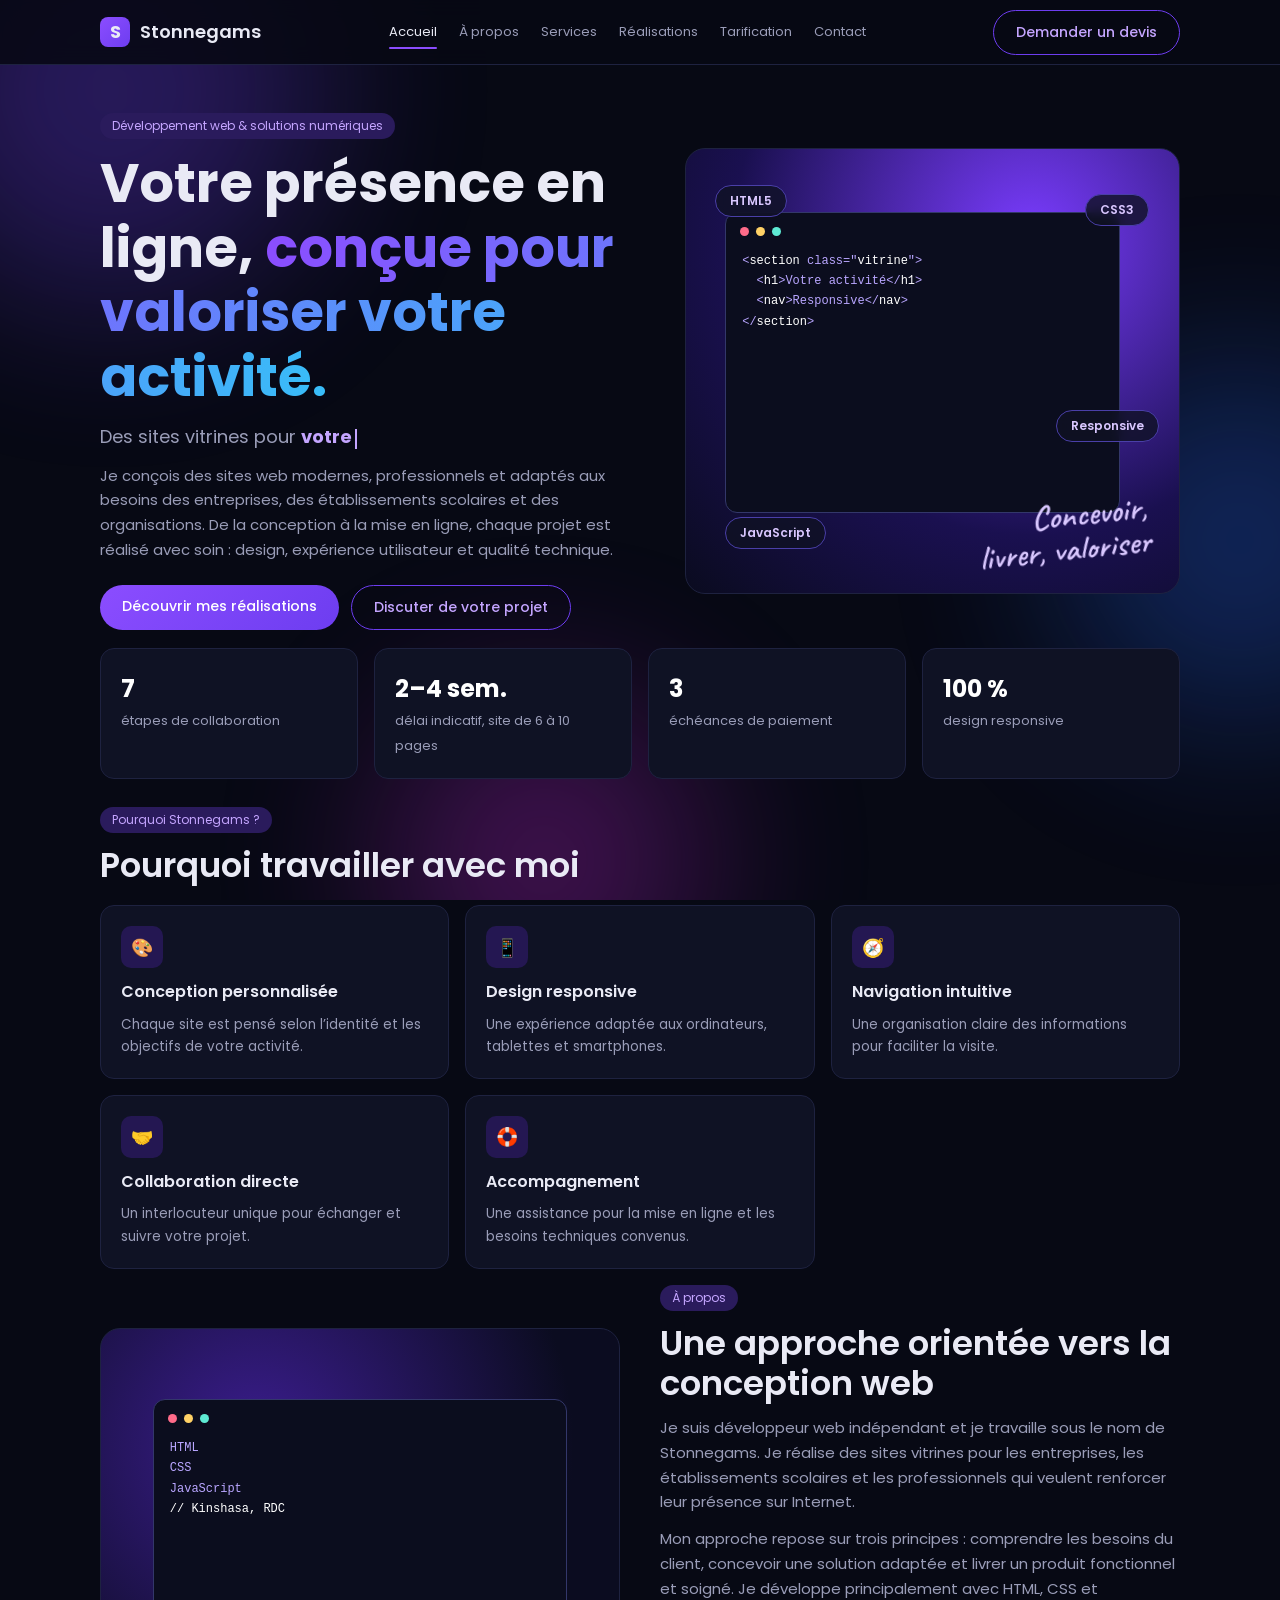
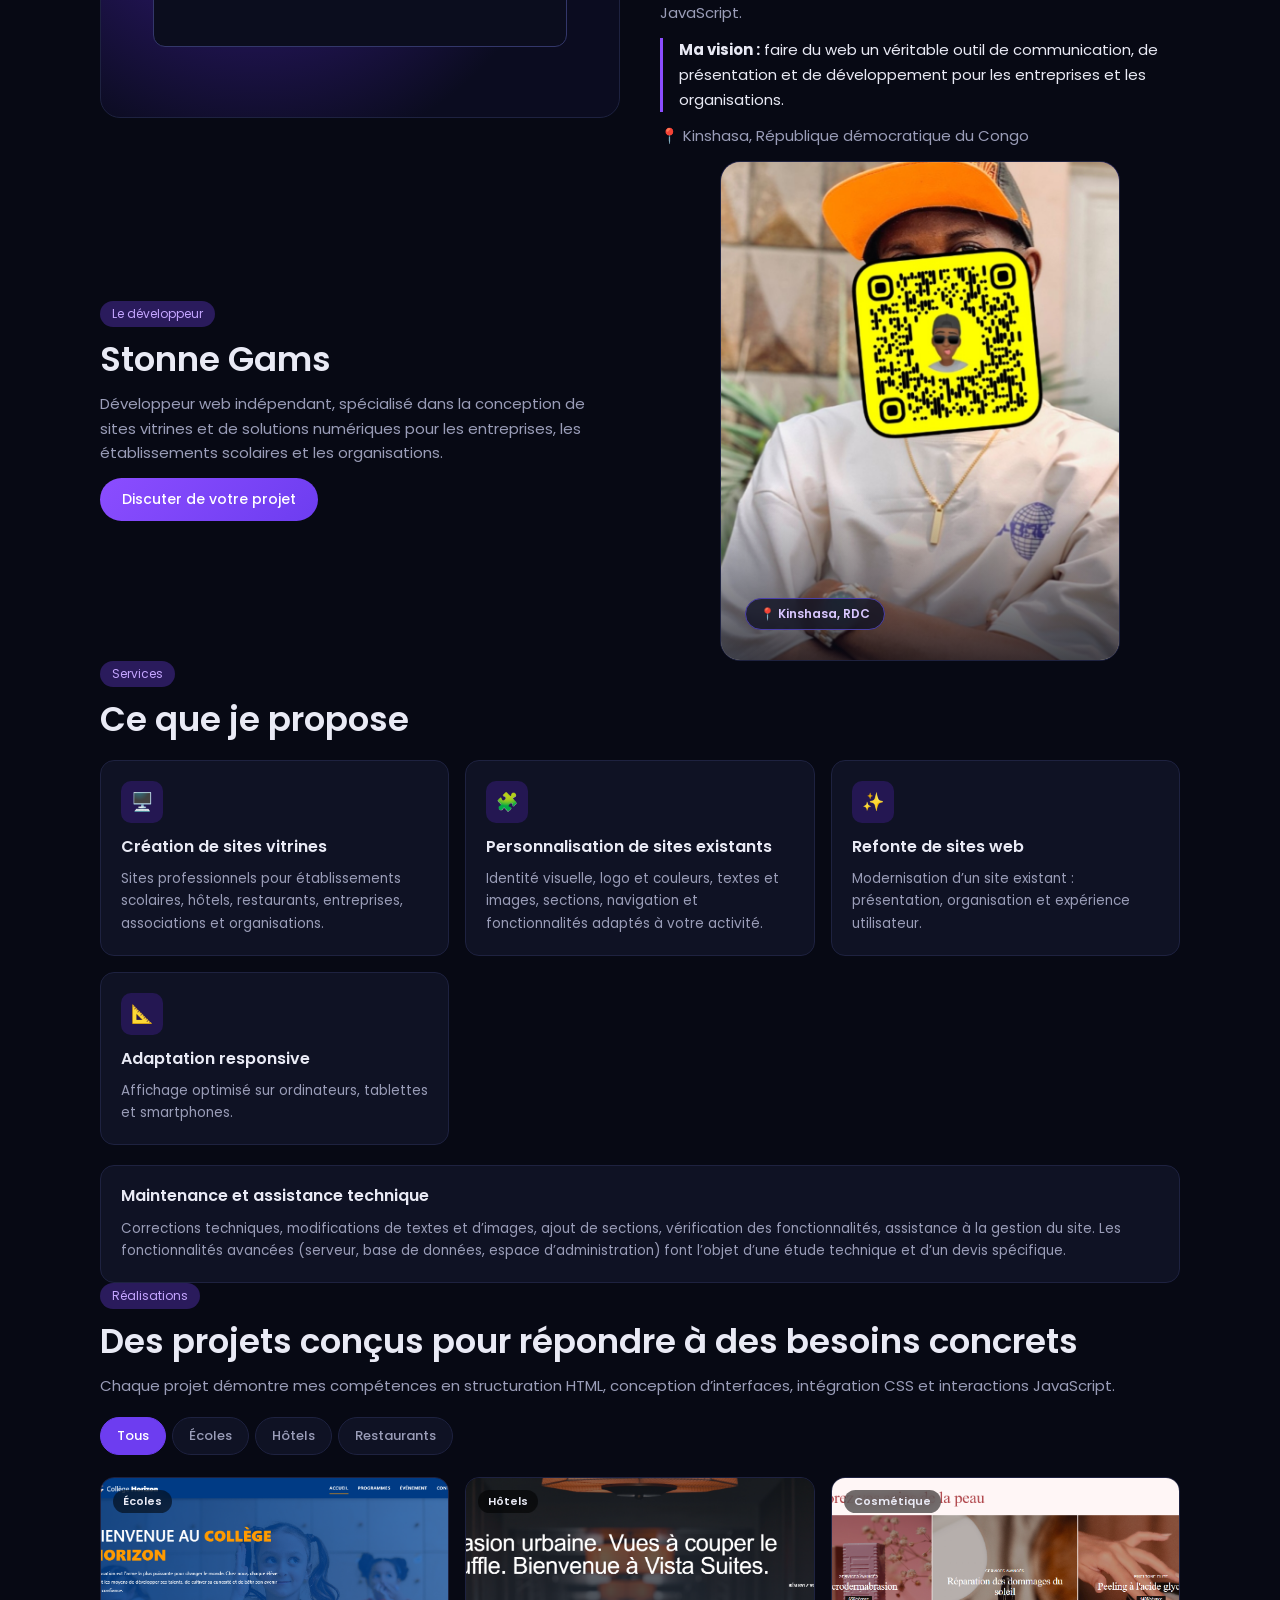
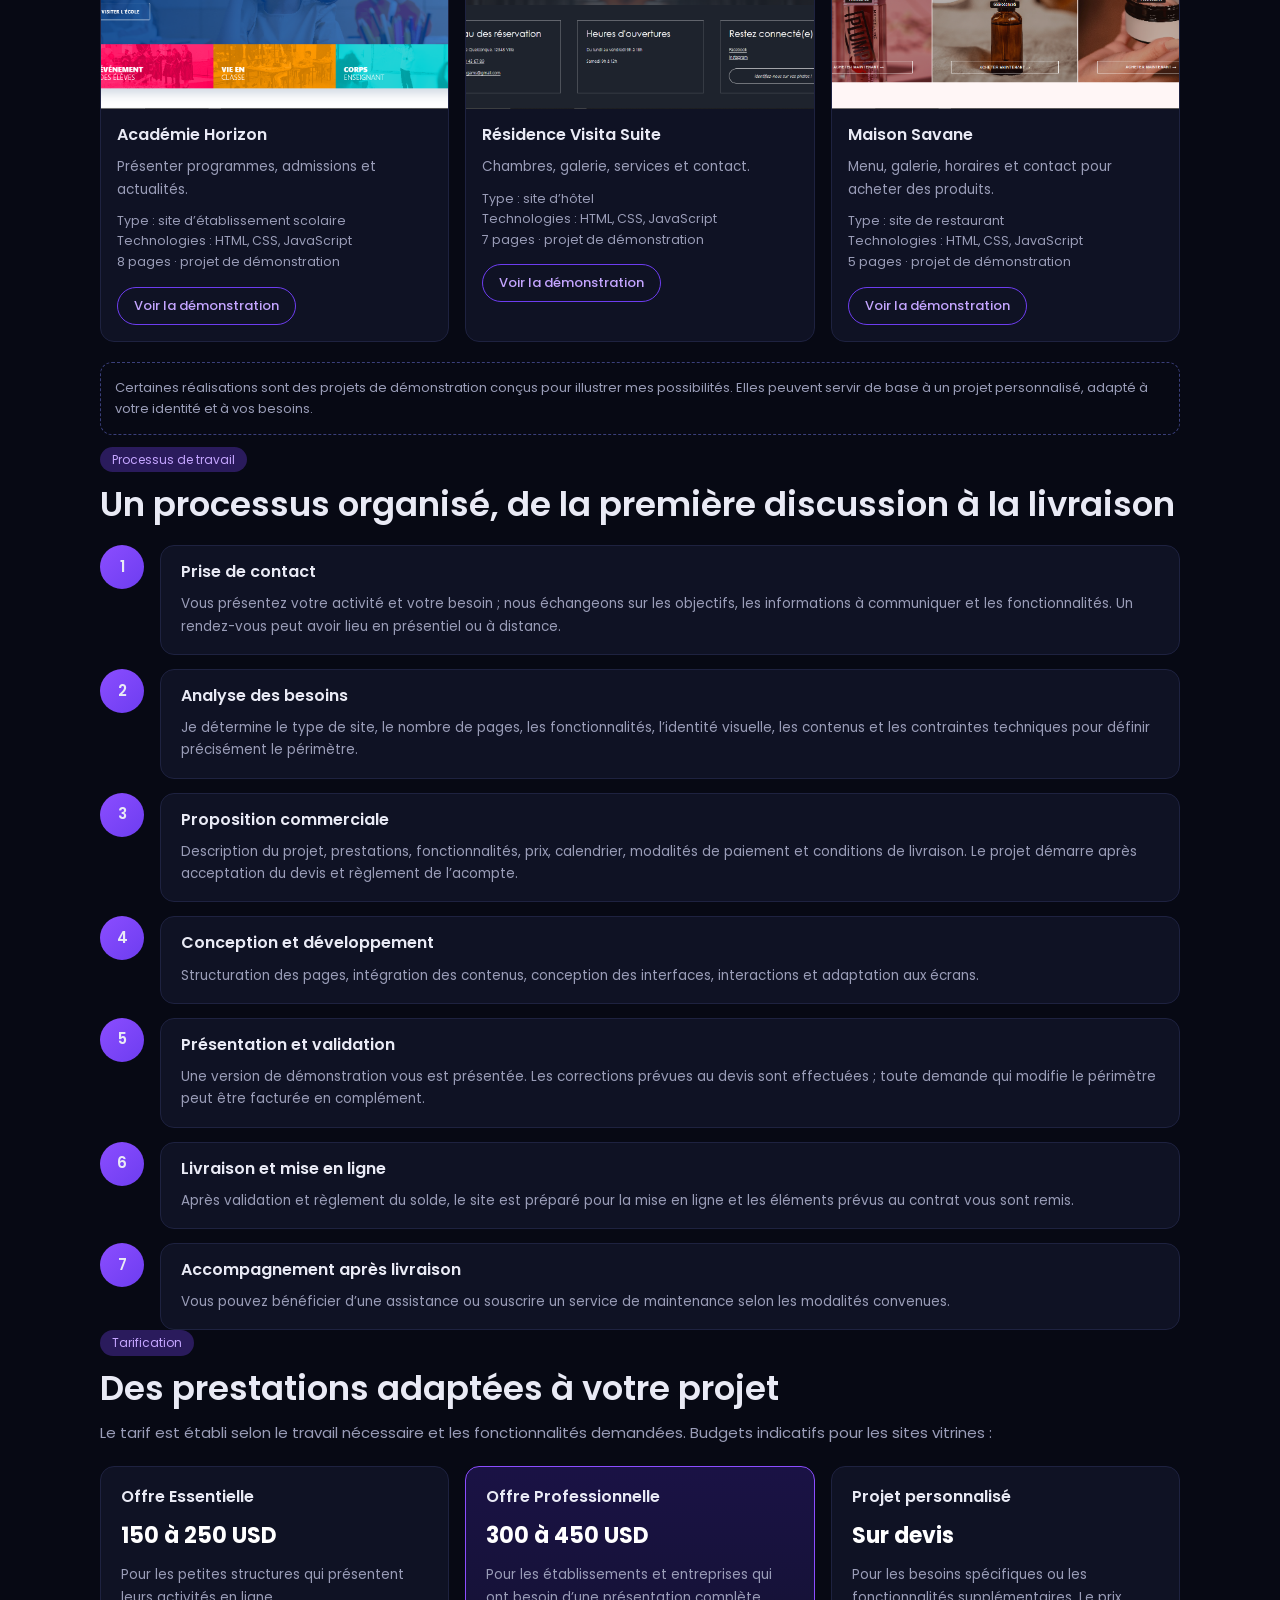
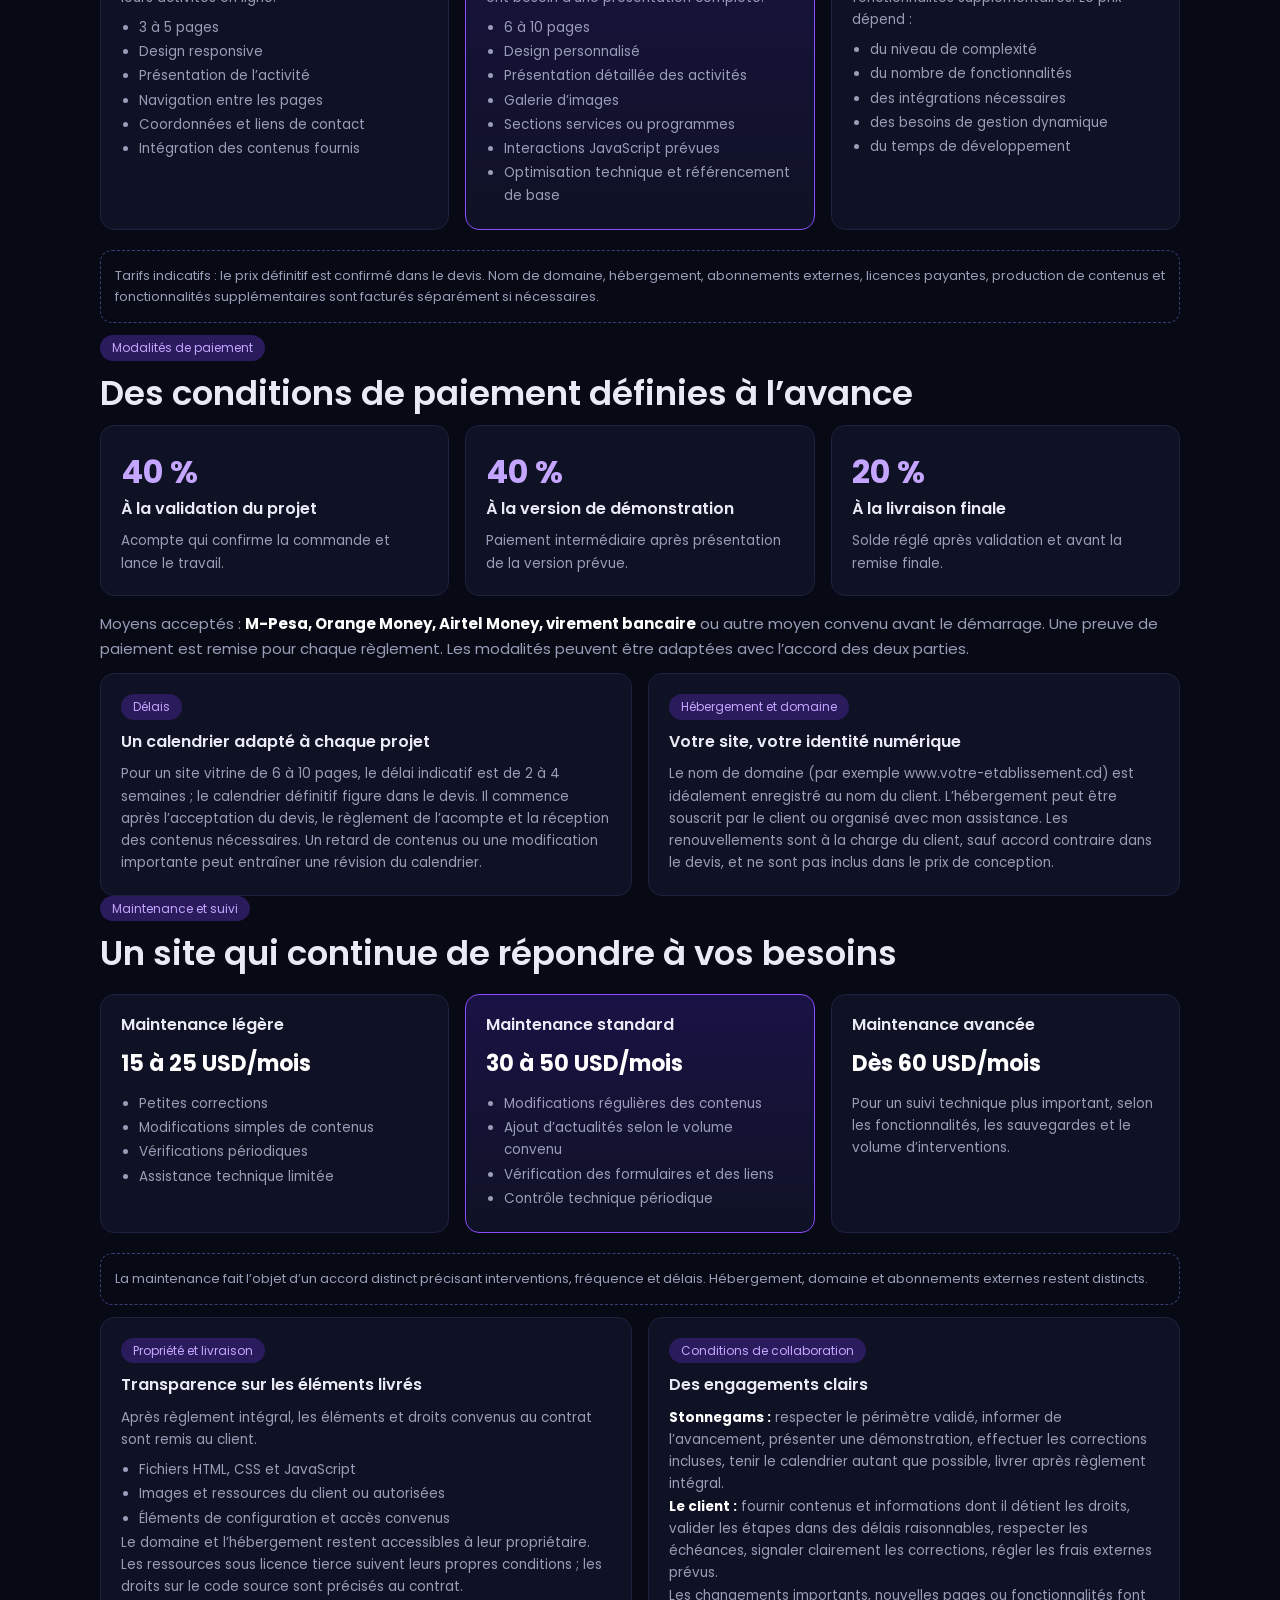
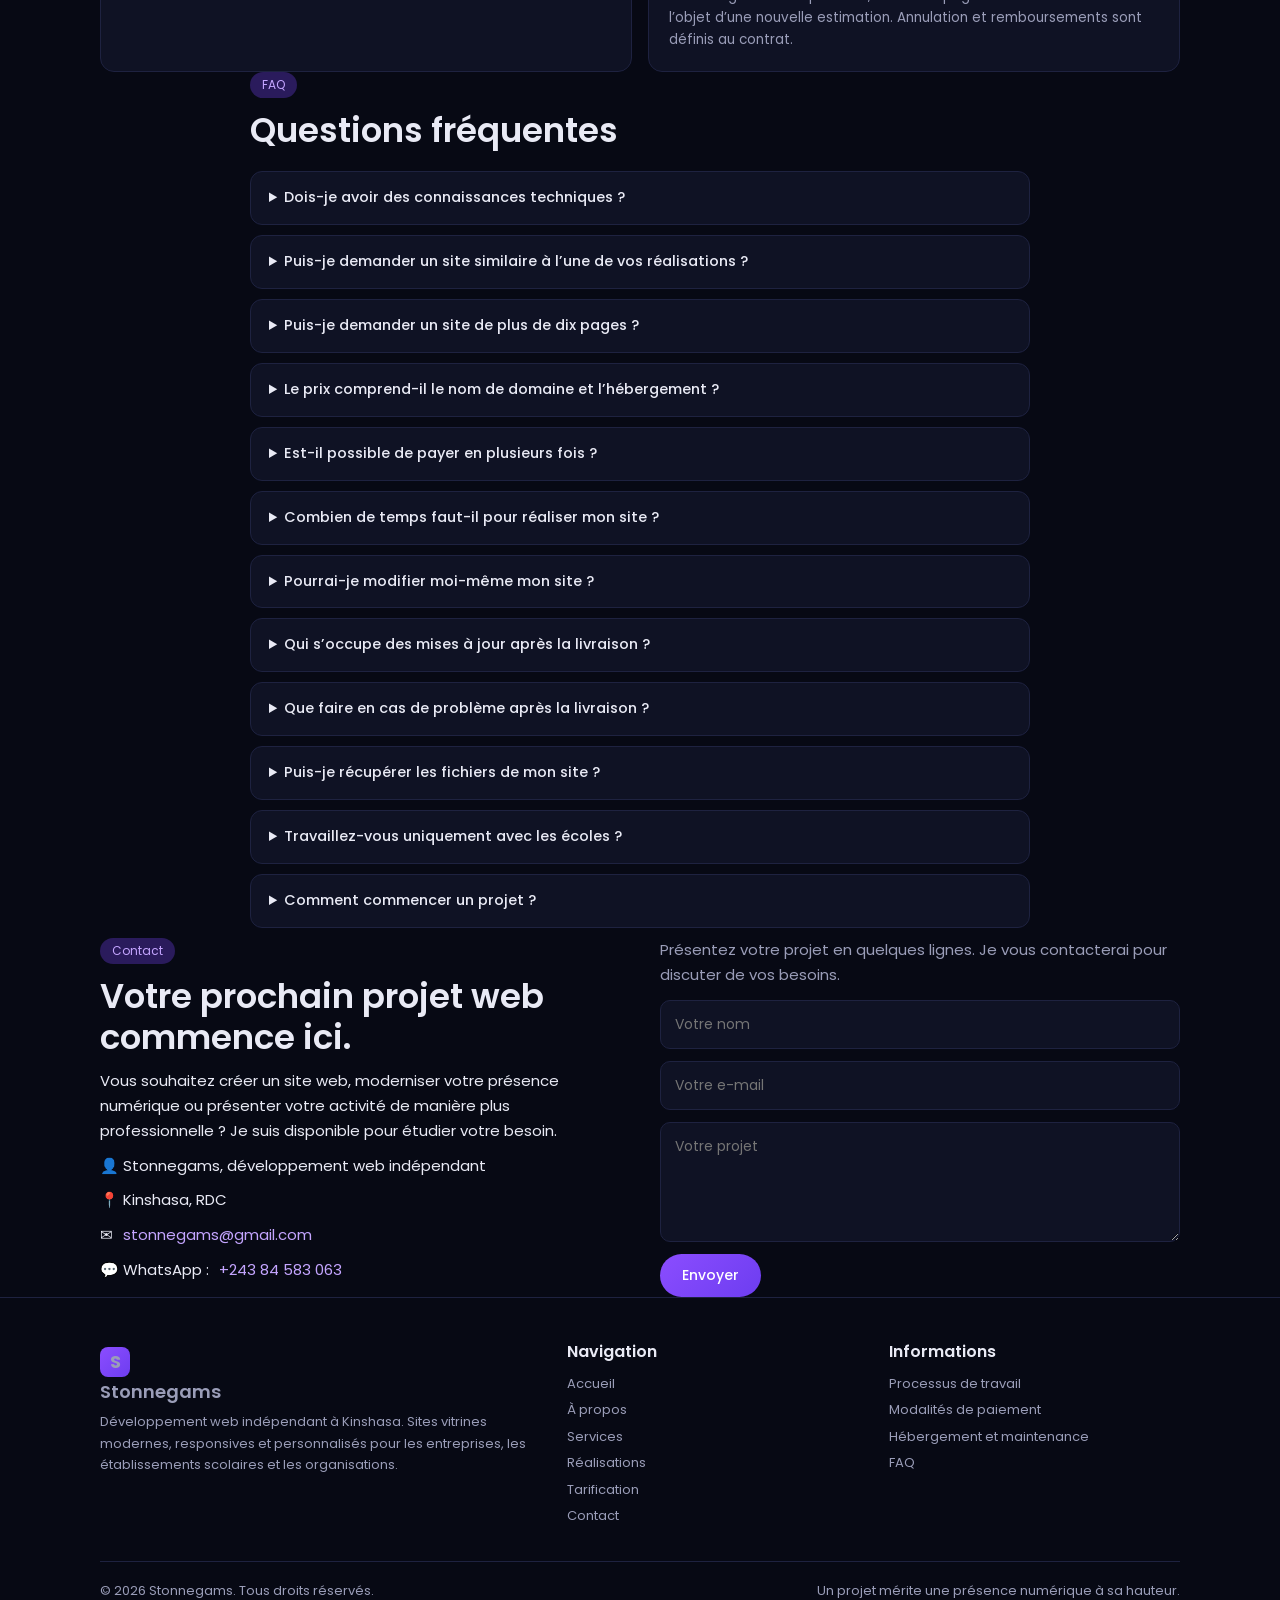
==== commit 010ca736: "mise à jour" ====
--- a/index.html
+++ b/index.html
@@ -6,6 +6,8 @@
     <title>Stonnegams — Développement web à Kinshasa</title>
     <link href="https://fonts.googleapis.com/css2?family=Poppins:wght@400;500;600;700&family=Caveat:wght@600&display=swap" rel="stylesheet">
     <link rel="stylesheet" href="style.css">
+
+    <link rel="icon" href="s (2).png" type="image/x-icon">
   </head>
   <body>
     <div class="progress" id="progress">
@@ -507,14 +509,14 @@
           <p>👤 Stonnegams, développement web indépendant</p>
           <p>📍 Kinshasa, RDC</p>
           <p>✉️ <a href="mailto:stonnegams@gmail.com" class="link">stonnegams@gmail.com</a></p>
-          <p>💬 WhatsApp : [Votre numéro professionnel]</p>
-        </div>
-        <form id="f" novalidate>
+          <p>💬 WhatsApp : <a href="https://wa.me/24384583063" class="link" target="_blank">+243 84 583 063</a></p>
+        </div>
+        <form id="f" novalidate action="https://formspree.io/f/mrpqdrep" aria-label="Formulaire de contact" method="POST">
           <p class="form-intro">Présentez votre projet en quelques lignes. Je vous contacterai pour discuter de vos besoins.</p>
           <input id="n" placeholder="Votre nom" aria-label="Votre nom" required>
           <input id="e" type="email" placeholder="Votre e-mail" aria-label="Votre e-mail" required>
           <textarea id="m" placeholder="Votre projet" aria-label="Votre projet" required></textarea>
-          <button class="btn form-btn" type="submit">Demander un devis</button>
+          <button  class="btn form-btn" type="submit">Envoyer</button>
         </form>
       </section>
     </main>
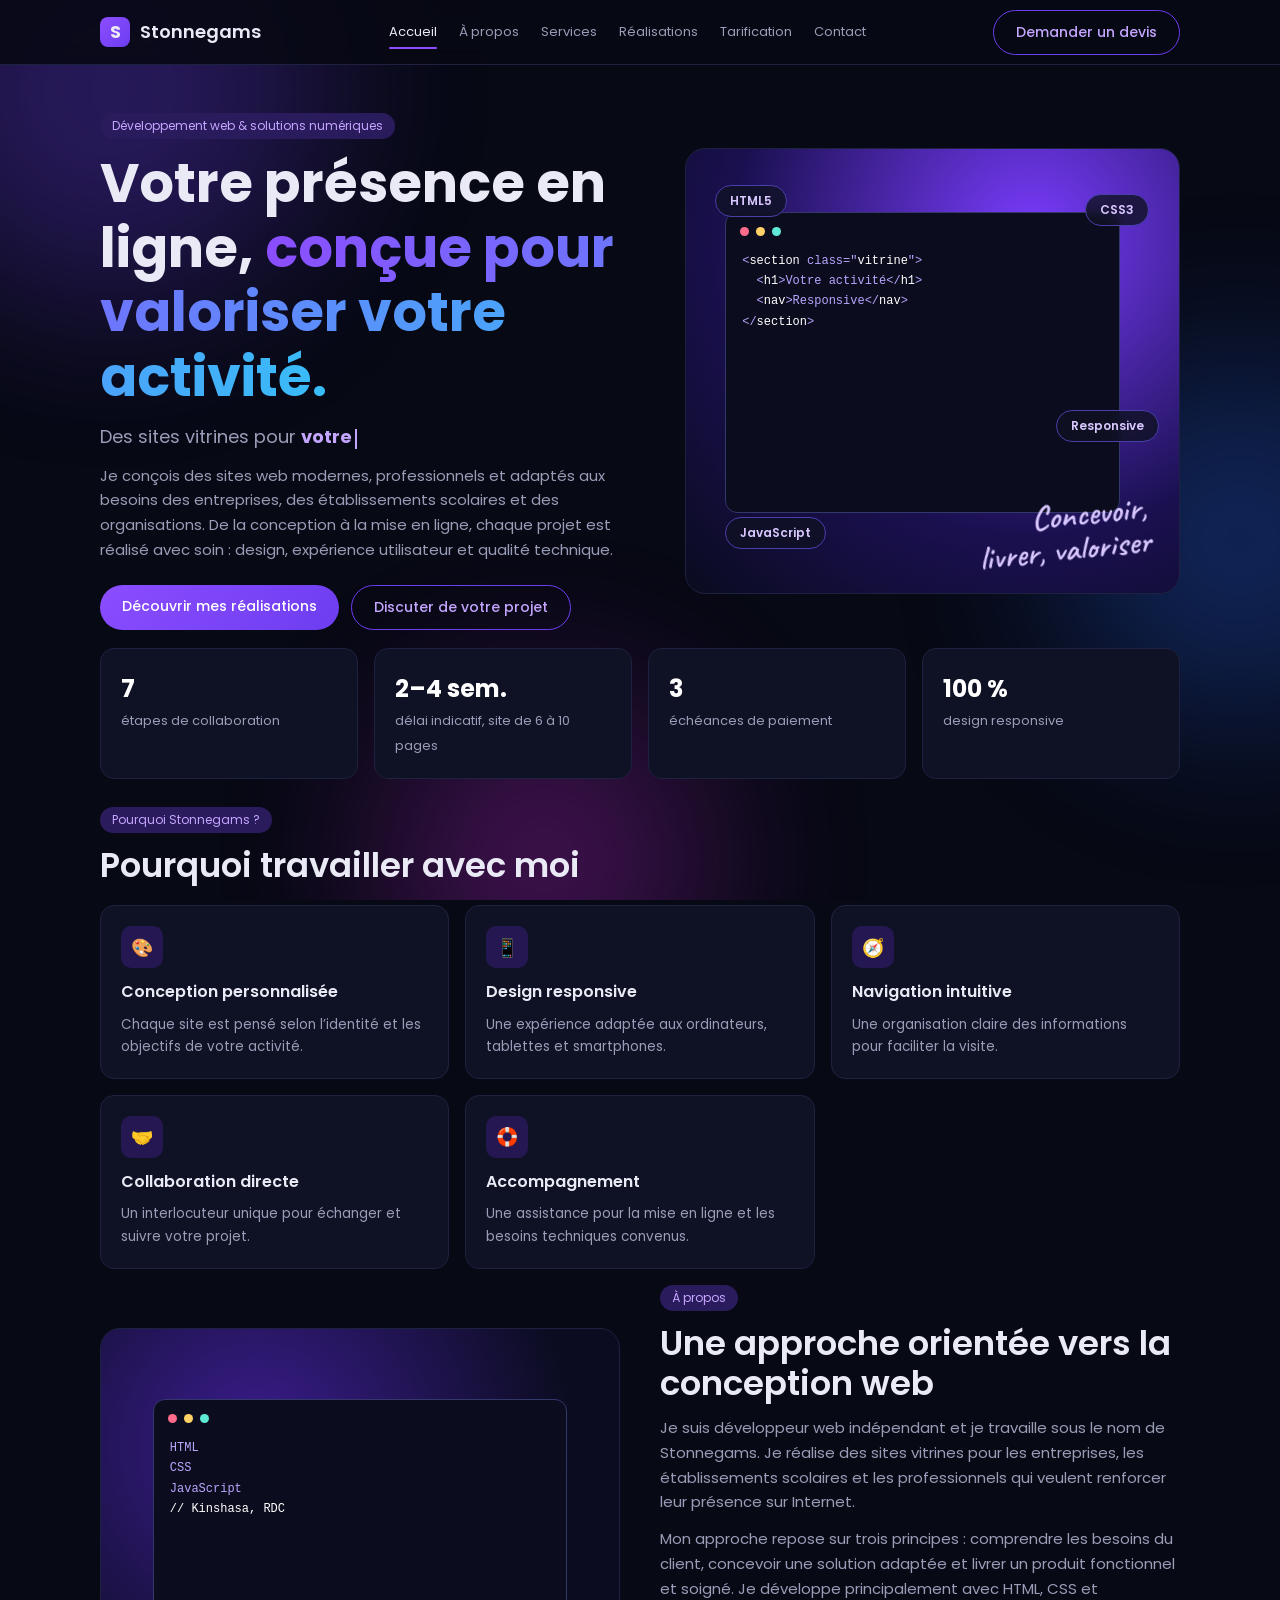
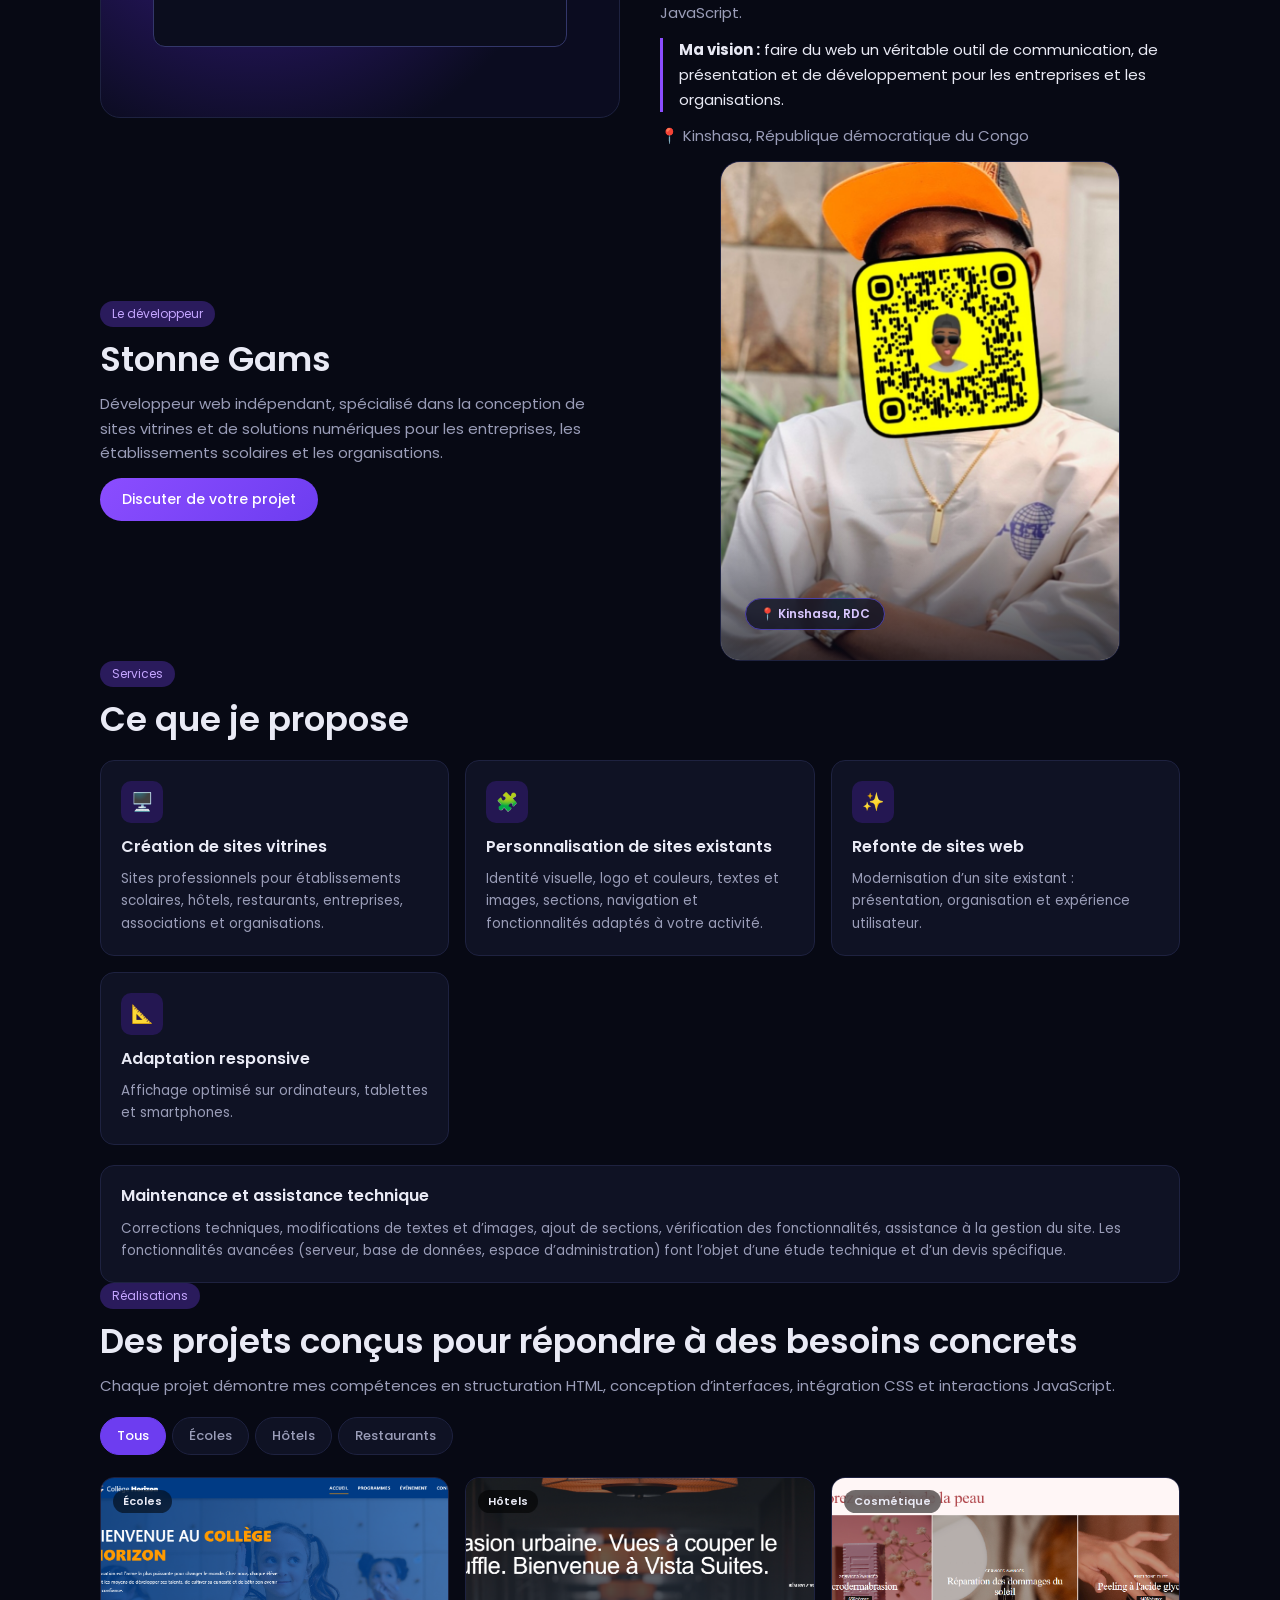
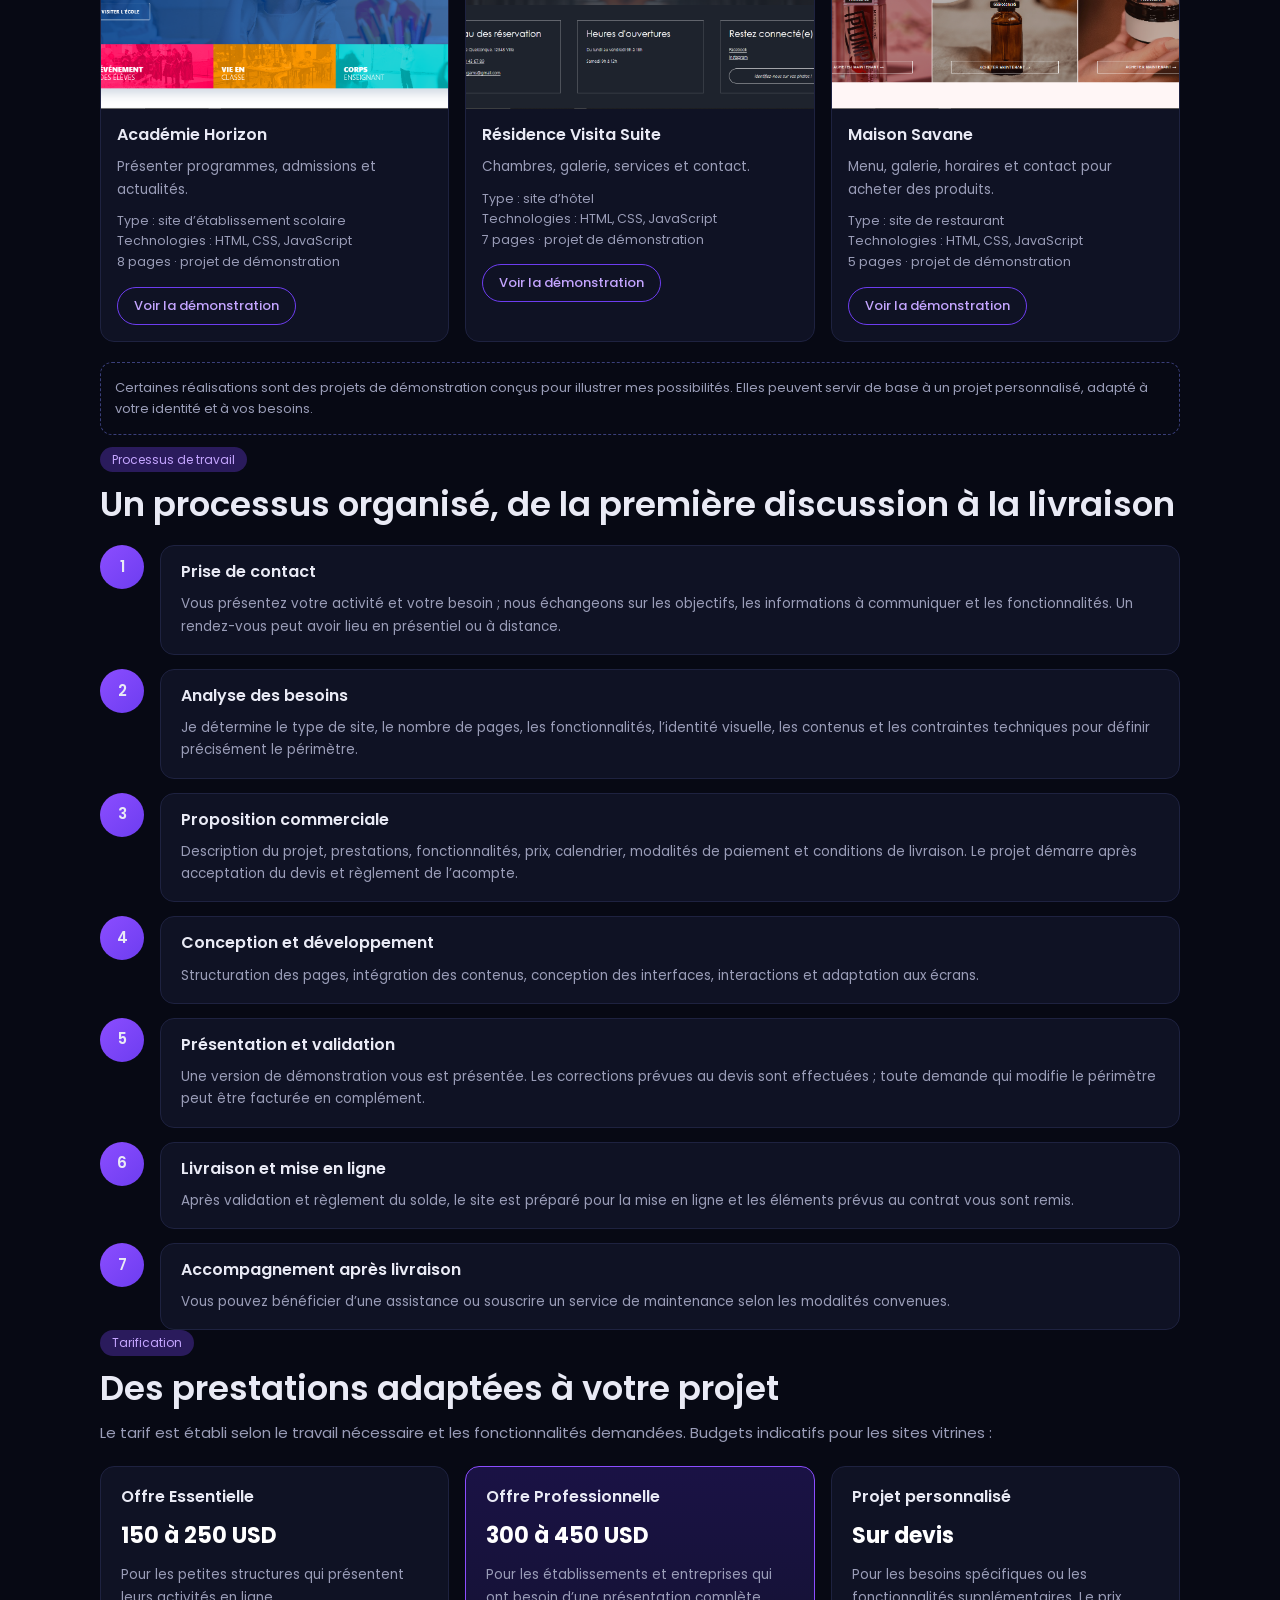
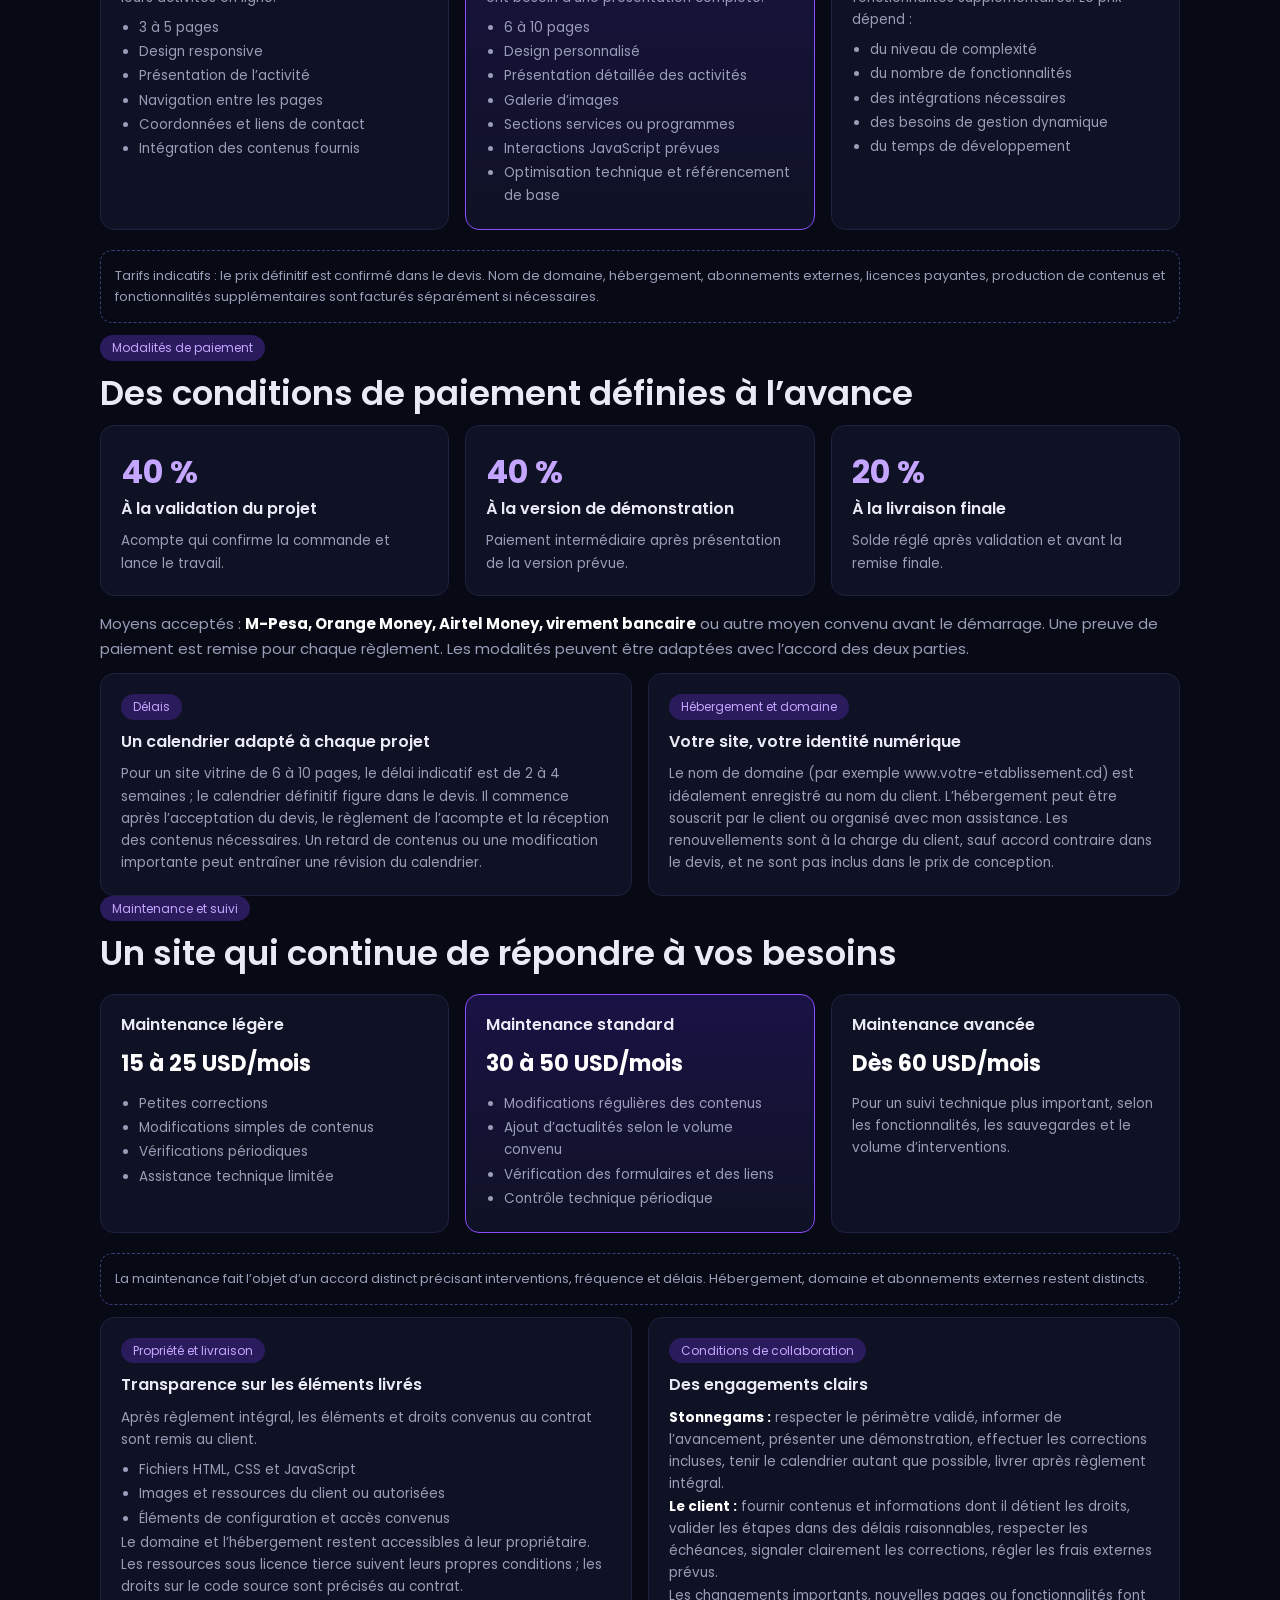
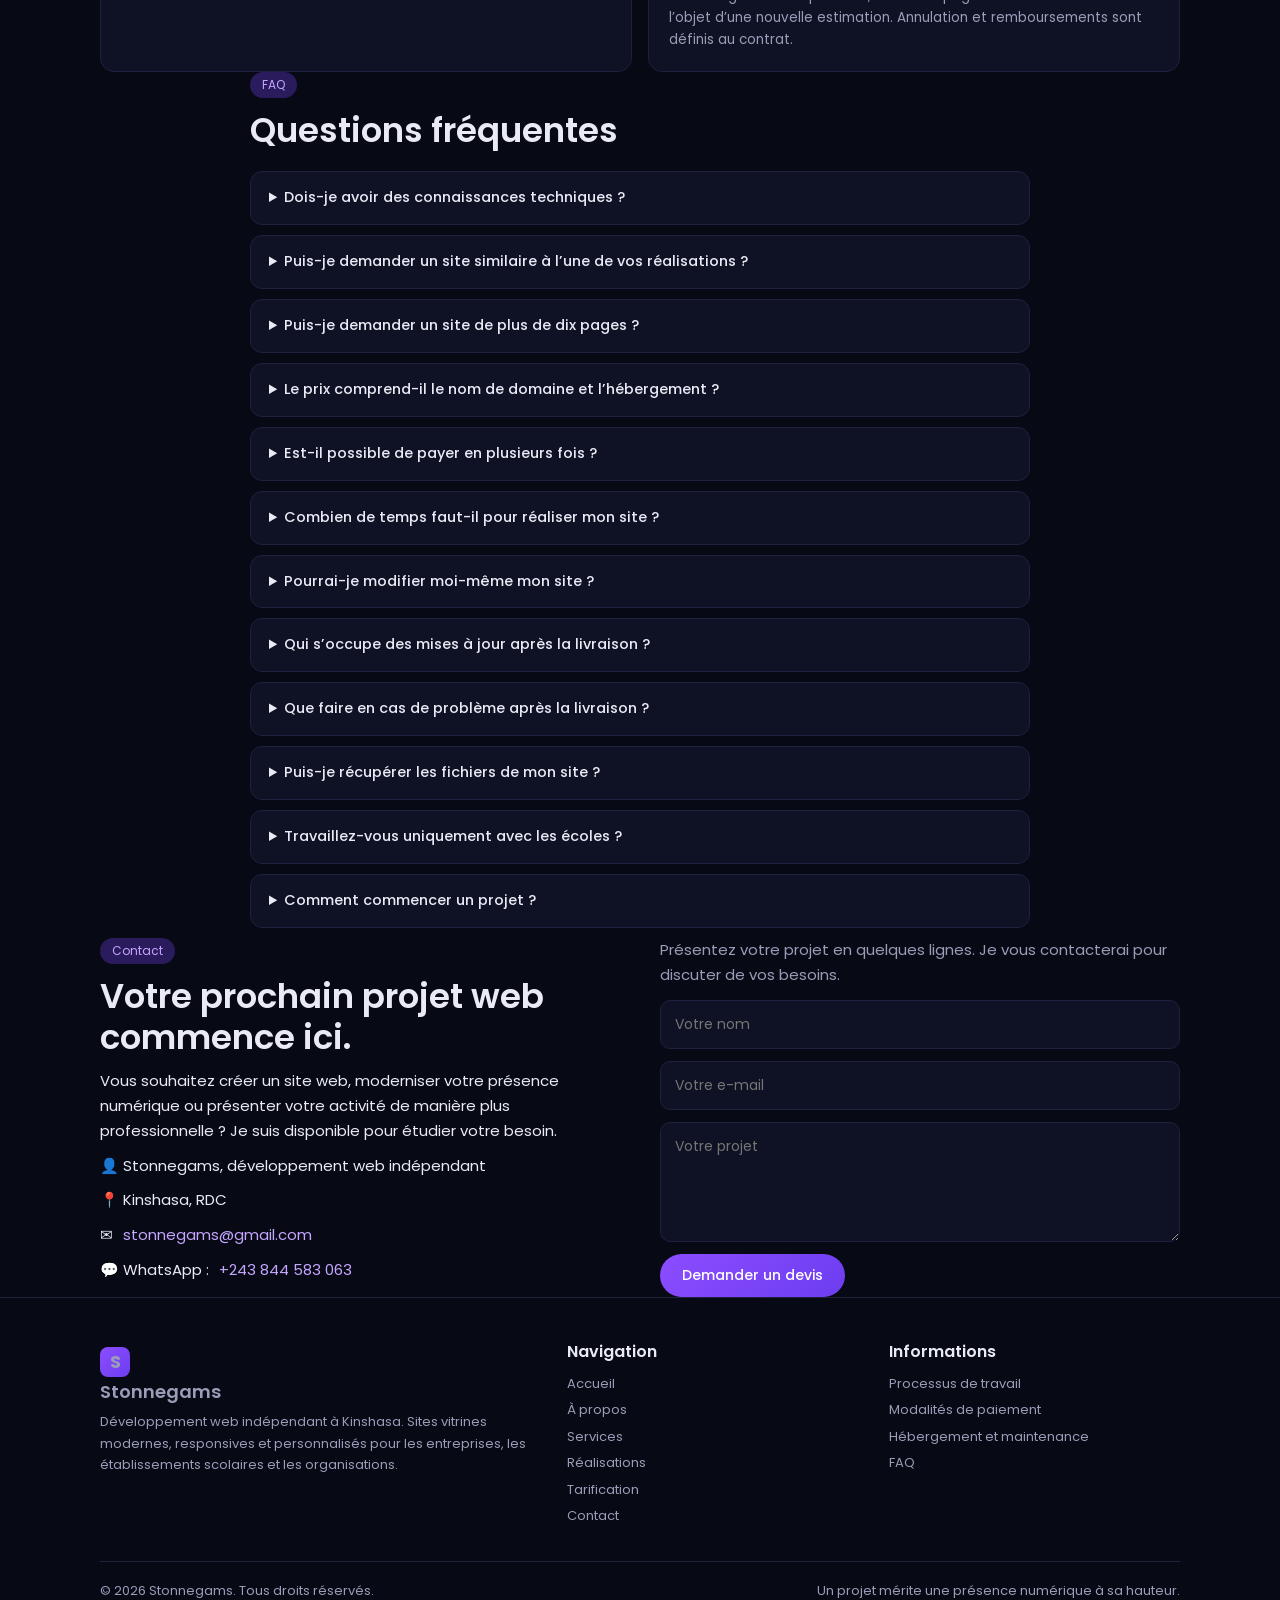
==== commit a9272ce8: "mise à jour" ====
--- a/index.html
+++ b/index.html
@@ -509,14 +509,14 @@
           <p>👤 Stonnegams, développement web indépendant</p>
           <p>📍 Kinshasa, RDC</p>
           <p>✉️ <a href="mailto:stonnegams@gmail.com" class="link">stonnegams@gmail.com</a></p>
-          <p>💬 WhatsApp : <a href="https://wa.me/24384583063" class="link" target="_blank">+243 84 583 063</a></p>
+          <p>💬 WhatsApp : <a href="https://wa.me/+243844583063" class="link" target="_blank">+243 844 583 063</a></p>
         </div>
         <form id="f" novalidate action="https://formspree.io/f/mrpqdrep" aria-label="Formulaire de contact" method="POST">
           <p class="form-intro">Présentez votre projet en quelques lignes. Je vous contacterai pour discuter de vos besoins.</p>
           <input id="n" placeholder="Votre nom" aria-label="Votre nom" required>
           <input id="e" type="email" placeholder="Votre e-mail" aria-label="Votre e-mail" required>
           <textarea id="m" placeholder="Votre projet" aria-label="Votre projet" required></textarea>
-          <button  class="btn form-btn" type="submit">Envoyer</button>
+          <button  class="btn form-btn" type="submit">Demander un devis</button>
         </form>
       </section>
     </main>
